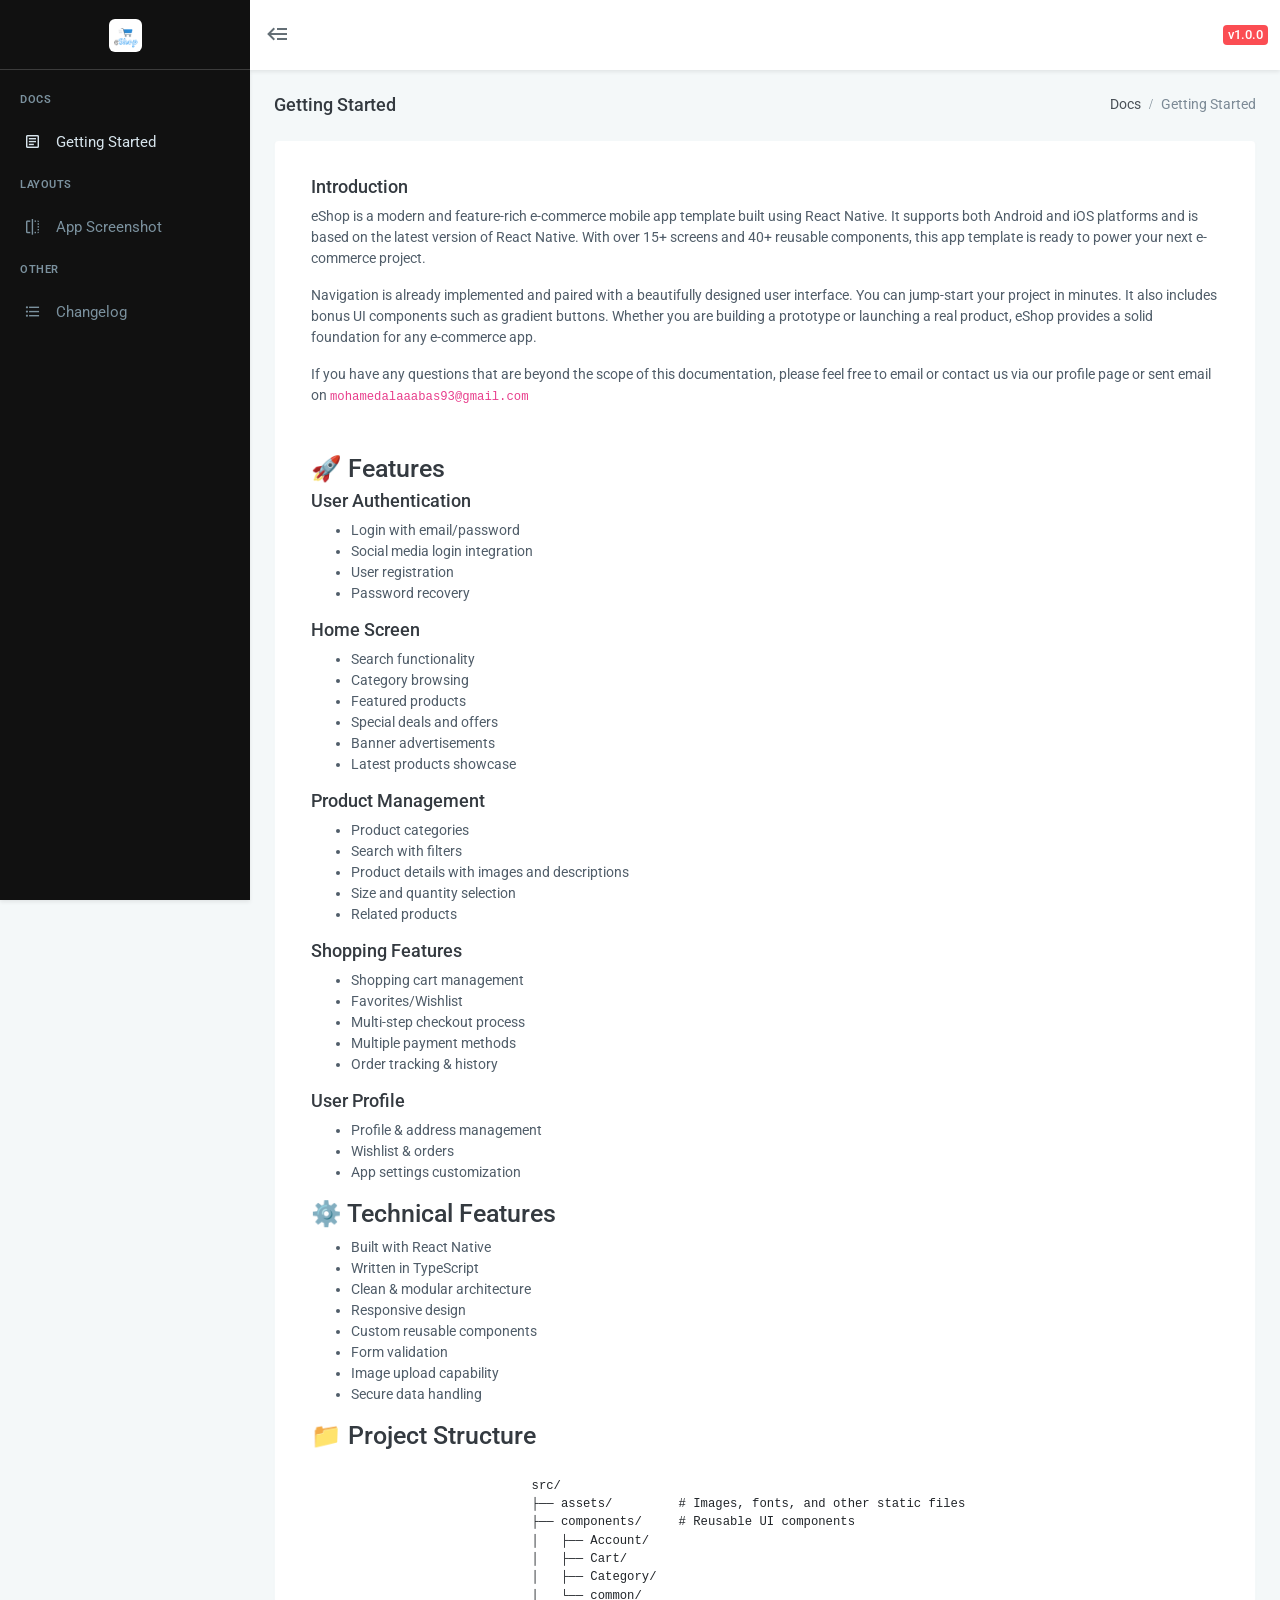
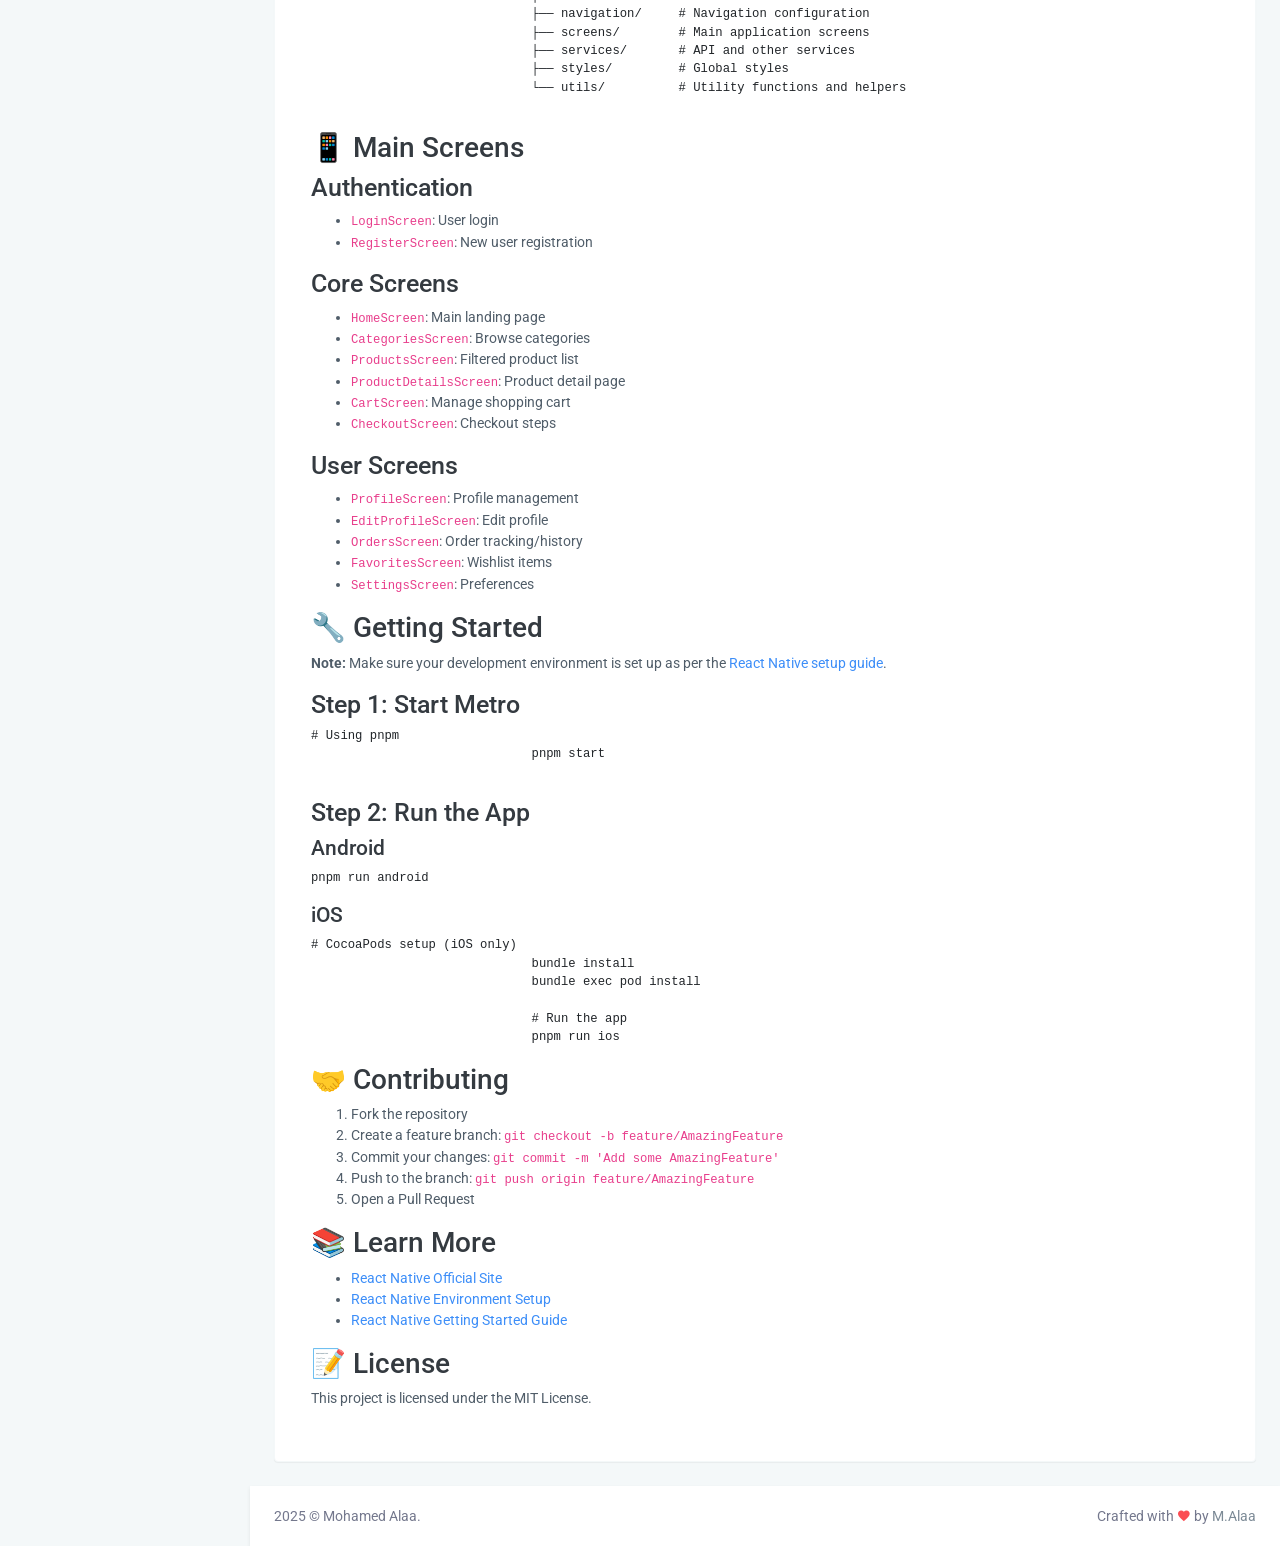
==== index.html @ 3fae17f3 "doc Of eShop" ====
<!doctype html>
<html lang="en">

<head>
    <meta charset="utf-8" />
    <title>eShop – React Native UI Ecommerce Template</title>
    <meta name="viewport" content="width=device-width, initial-scale=1.0">
    <meta
        content="eShop is a modern and feature-rich e-commerce mobile app template built using React Native. It supports both Android and iOS platforms and is based on the latest version of React Native. With over 15+ screens and 40+ reusable components, this app template is ready to power your next e-commerce project. Navigation is already implemented and paired with a beautifully designed user interface. You can jump-start your project in minutes. It also includes bonus UI components such as gradient buttons. Whether you are building a prototype or launching a real product, eShop provides a solid foundation for any e-commerce app."
        name="description" />
    <meta content="ThemesDesign" name="author" />
    <!-- App favicon -->
    <link rel="shortcut icon" href="assets/images/AppLogo.png">

    <!-- Bootstrap Css -->
    <link href="assets/css/bootstrap.min.css" rel="stylesheet" type="text/css" />
    <!-- Icons Css -->
    <link href="assets/css/icons.min.css" rel="stylesheet" type="text/css" />
    <!-- App Css-->
    <link href="assets/css/app.min.css" rel="stylesheet" type="text/css" />
    <style>
        body[data-sidebar=dark] .navbar-brand-box {
            background: #111;
            border-bottom: 2px solid #3d3d3d;
        }

        body[data-sidebar=dark] .vertical-menu {
            background: #111;
        }
    </style>
</head>

<body data-sidebar="dark">

    <!-- Begin page -->
    <div id="layout-wrapper">

        <header id="page-topbar">
            <div class="navbar-header">
                <div class="d-flex">
                    <!-- LOGO -->
                    <div class="navbar-brand-box">

                        <a href="index.html" class="logo logo-light">
                            <span class="logo-sm">
                                <img src="assets/images/AppLogo.png" alt="" height="16"
                                    style="background: #fff; border-radius: 6px; transform: translate(-8px, 0px);">
                            </span>
                            <span class="logo-lg">
                                <img src="assets/images/AppLogo.png" alt="" height="33"
                                    style="background: #fff; border-radius: 6px;">
                            </span>
                        </a>
                    </div>

                    <button type="button" class="btn btn-sm px-3 font-size-24 header-item waves-effect"
                        id="vertical-menu-btn">
                        <i class="mdi mdi-backburger"></i>
                    </button>

                </div>

                <div class="d-flex">

                    <div class="d-inline-block">
                        <h5><span class="badge badge-danger float-right">v1.0.0</span></h5>
                    </div>

                </div>
            </div>
        </header>

        <!-- ========== Left Sidebar Start ========== -->
        <div class="vertical-menu">

            <div data-simplebar class="h-100">

                <!--- Sidemenu -->
                <div id="sidebar-menu">
                    <!-- Left Menu Start -->
                    <ul class="metismenu list-unstyled" id="side-menu">
                        <li class="menu-title">Docs</li>

                        <li>
                            <a href="index.html" class="waves-effect">
                                <i class="mdi mdi-file-document-box-outline"></i>
                                <span>Getting Started</span>
                            </a>
                        </li>                        

                        <li class="menu-title">Layouts</li>

                        <li>
                            <a href="screen.html" class=" waves-effect">
                                <i class="mdi mdi-flip-horizontal"></i>
                                <span>App Screenshot</span>
                            </a>
                        </li>

                        <li class="menu-title">Other</li>

                        <li>
                            <a href="changelog.html" class=" waves-effect">
                                <i class="mdi mdi-format-list-bulleted"></i>
                                <span>Changelog</span>
                            </a>
                        </li>

                    </ul>

                </div>
                <!-- Sidebar -->
            </div>
        </div>
        <!-- Left Sidebar End -->

        <!-- ============================================================== -->
        <!-- Start right Content here -->
        <!-- ============================================================== -->
        <div class="main-content">

            <div class="page-content">
                <div class="container-fluid">

                    <!-- start page title -->
                    <div class="row">
                        <div class="col-12">
                            <div class="page-title-box d-flex align-items-center justify-content-between">
                                <h4 class="mb-0 font-size-18">Getting Started</h4>

                                <div class="page-title-right">
                                    <ol class="breadcrumb m-0">
                                        <li class="breadcrumb-item"><a href="javascript: void(0);">Docs</a></li>
                                        <li class="breadcrumb-item active">Getting Started</li>
                                    </ol>
                                </div>

                            </div>
                        </div>
                    </div>
                    <!-- end page title -->

                    <div class="card">
                        <div class="card-body">
                            <div class="p-lg-3">                                
                                <h5 class="mt-0 mb-2">Introduction</h5>
                                <p>
                                    eShop is a modern and feature-rich e-commerce mobile app template built using React Native. It supports both Android and iOS platforms and is based on the latest version of React Native. With over 15+ screens and 40+ reusable components, this app template is ready to power your next e-commerce project.
                                </p>
                                <p>
                                    Navigation is already implemented and paired with a beautifully designed user interface. You can jump-start your project in minutes. It also includes bonus UI components such as gradient buttons. Whether you are building a prototype or launching a real product, eShop provides a solid foundation for any e-commerce app.
                                </p>                                
                                <p>
                                    If you have any questions that are beyond the scope of this documentation, please
                                    feel free to email or contact us via our profile page or sent email on
                                    <code>mohamedalaaabas93@gmail.com</code>
                                </p>
                            </div>

                            <div class="p-lg-3">                            
                                <h3 class="mt-0 mb-2">🚀 Features</h5>
                                <h5>User Authentication</h5>
                                <ul>
                                  <li>Login with email/password</li>
                                  <li>Social media login integration</li>
                                  <li>User registration</li>
                                  <li>Password recovery</li>
                                </ul>
                              
                                <h5>Home Screen</h5>
                                <ul>
                                  <li>Search functionality</li>
                                  <li>Category browsing</li>
                                  <li>Featured products</li>
                                  <li>Special deals and offers</li>
                                  <li>Banner advertisements</li>
                                  <li>Latest products showcase</li>
                                </ul>
                              
                                <h5>Product Management</h5>
                                <ul>
                                  <li>Product categories</li>
                                  <li>Search with filters</li>
                                  <li>Product details with images and descriptions</li>
                                  <li>Size and quantity selection</li>
                                  <li>Related products</li>
                                </ul>
                              
                                <h5>Shopping Features</h5>
                                <ul>
                                  <li>Shopping cart management</li>
                                  <li>Favorites/Wishlist</li>
                                  <li>Multi-step checkout process</li>
                                  <li>Multiple payment methods</li>
                                  <li>Order tracking & history</li>
                                </ul>
                              
                                <h5>User Profile</h5>
                                <ul>
                                  <li>Profile & address management</li>
                                  <li>Wishlist & orders</li>
                                  <li>App settings customization</li>
                                </ul>
                              
                                <h3>⚙️ Technical Features</h3>
                                <ul>
                                  <li>Built with React Native</li>
                                  <li>Written in TypeScript</li>
                                  <li>Clean & modular architecture</li>
                                  <li>Responsive design</li>
                                  <li>Custom reusable components</li>
                                  <li>Form validation</li>
                                  <li>Image upload capability</li>
                                  <li>Secure data handling</li>
                                </ul>
                              
                                <h3>📁 Project Structure</h3>
                                <pre><code>
                              src/
                              ├── assets/         # Images, fonts, and other static files
                              ├── components/     # Reusable UI components
                              │   ├── Account/
                              │   ├── Cart/
                              │   ├── Category/
                              │   └── common/
                              ├── navigation/     # Navigation configuration
                              ├── screens/        # Main application screens
                              ├── services/       # API and other services
                              ├── styles/         # Global styles
                              └── utils/          # Utility functions and helpers
                                </code></pre>
                              
                                <h2>📱 Main Screens</h2>
                                <h3>Authentication</h3>
                                <ul>
                                  <li><code>LoginScreen</code>: User login</li>
                                  <li><code>RegisterScreen</code>: New user registration</li>
                                </ul>
                                <h3>Core Screens</h3>
                                <ul>
                                  <li><code>HomeScreen</code>: Main landing page</li>
                                  <li><code>CategoriesScreen</code>: Browse categories</li>
                                  <li><code>ProductsScreen</code>: Filtered product list</li>
                                  <li><code>ProductDetailsScreen</code>: Product detail page</li>
                                  <li><code>CartScreen</code>: Manage shopping cart</li>
                                  <li><code>CheckoutScreen</code>: Checkout steps</li>
                                </ul>
                                <h3>User Screens</h3>
                                <ul>
                                  <li><code>ProfileScreen</code>: Profile management</li>
                                  <li><code>EditProfileScreen</code>: Edit profile</li>
                                  <li><code>OrdersScreen</code>: Order tracking/history</li>
                                  <li><code>FavoritesScreen</code>: Wishlist items</li>
                                  <li><code>SettingsScreen</code>: Preferences</li>
                                </ul>
                              
                                <h2>🔧 Getting Started</h2>
                                <blockquote><strong>Note:</strong> Make sure your development environment is set up as per the <a href="https://reactnative.dev/docs/environment-setup" target="_blank">React Native setup guide</a>.</blockquote>
                              
                                <h3>Step 1: Start Metro</h3>
                                <pre><code># Using pnpm
                              pnpm start
                                </code></pre>
                              
                                <h3>Step 2: Run the App</h3>
                                <h4>Android</h4>
                                <pre><code>pnpm run android</code></pre>
                              
                                <h4>iOS</h4>
                                <pre><code># CocoaPods setup (iOS only)
                              bundle install
                              bundle exec pod install
                              
                              # Run the app
                              pnpm run ios</code></pre>
                              
                                <h2>🤝 Contributing</h2>
                                <ol>
                                  <li>Fork the repository</li>
                                  <li>Create a feature branch: <code>git checkout -b feature/AmazingFeature</code></li>
                                  <li>Commit your changes: <code>git commit -m 'Add some AmazingFeature'</code></li>
                                  <li>Push to the branch: <code>git push origin feature/AmazingFeature</code></li>
                                  <li>Open a Pull Request</li>
                                </ol>
                              
                                <h2>📚 Learn More</h2>
                                <ul>
                                  <li><a href="https://reactnative.dev" target="_blank">React Native Official Site</a></li>
                                  <li><a href="https://reactnative.dev/docs/environment-setup" target="_blank">React Native Environment Setup</a></li>
                                  <li><a href="https://reactnative.dev/docs/getting-started" target="_blank">React Native Getting Started Guide</a></li>
                                </ul>
                              
                                <h2>📝 License</h2>
                                <p>This project is licensed under the MIT License.</p>
                            </div> <!-- end padding-->
                        </div>
                        <!--end card body-->
                    </div> <!-- end card-->

                </div> <!-- container-fluid -->
            </div>
            <!-- End Page-content -->

            <footer class="footer">
                <div class="container-fluid">
                    <div class="row">
                        <div class="col-sm-6">
                            2025 © Mohamed Alaa.
                        </div>
                        <div class="col-sm-6">
                            <div class="text-sm-right d-none d-sm-block">
                                Crafted with <i class="mdi mdi-heart text-danger"></i> by <a
                                    href="https://codecanyon.net/user/m_alaa/portfolio" target="_blank"
                                    class="text-muted">M.Alaa</a>
                            </div>
                        </div>
                    </div>
                </div>
            </footer>
        </div>
        <!-- end main content-->

    </div>
    <!-- END layout-wrapper -->

    <!-- JAVASCRIPT -->
    <script src="assets/libs/jquery/jquery.min.js"></script>
    <script src="assets/libs/bootstrap/js/bootstrap.bundle.min.js"></script>
    <script src="assets/libs/metismenu/metisMenu.min.js"></script>
    <script src="assets/libs/simplebar/simplebar.min.js"></script>
    <script src="assets/libs/node-waves/waves.min.js"></script>

    <script src="assets/js/app.js"></script>

</body>

</html>
---- assets/css/icons.min.css ----
@font-face{font-family:"Material Design Icons";src:url(../fonts/materialdesignicons-webfont.eot?v=4.4.95);src:url(../fonts/materialdesignicons-webfont.eot?#iefix&v=4.4.95) format("embedded-opentype"),url(../fonts/materialdesignicons-webfont.woff2?v=4.4.95) format("woff2"),url(../fonts/materialdesignicons-webfont.woff?v=4.4.95) format("woff"),url(../fonts/materialdesignicons-webfont.ttf?v=4.4.95) format("truetype");font-weight:400;font-style:normal}.mdi-set,.mdi:before{display:inline-block;font:normal normal normal 24px/1 "Material Design Icons";font-size:inherit;text-rendering:auto;line-height:inherit;-webkit-font-smoothing:antialiased;-moz-osx-font-smoothing:grayscale}.mdi-ab-testing::before{content:"\F001C"}.mdi-access-point::before{content:"\F002"}.mdi-access-point-network::before{content:"\F003"}.mdi-access-point-network-off::before{content:"\FBBD"}.mdi-account::before{content:"\F004"}.mdi-account-alert::before{content:"\F005"}.mdi-account-alert-outline::before{content:"\FB2C"}.mdi-account-arrow-left::before{content:"\FB2D"}.mdi-account-arrow-left-outline::before{content:"\FB2E"}.mdi-account-arrow-right::before{content:"\FB2F"}.mdi-account-arrow-right-outline::before{content:"\FB30"}.mdi-account-badge::before{content:"\FD83"}.mdi-account-badge-alert::before{content:"\FD84"}.mdi-account-badge-alert-outline::before{content:"\FD85"}.mdi-account-badge-horizontal::before{content:"\FDF0"}.mdi-account-badge-horizontal-outline::before{content:"\FDF1"}.mdi-account-badge-outline::before{content:"\FD86"}.mdi-account-box::before{content:"\F006"}.mdi-account-box-multiple::before{content:"\F933"}.mdi-account-box-multiple-outline::before{content:"\F002C"}.mdi-account-box-outline::before{content:"\F007"}.mdi-account-card-details::before{content:"\F5D2"}.mdi-account-card-details-outline::before{content:"\FD87"}.mdi-account-cash::before{content:"\F00C2"}.mdi-account-cash-outline::before{content:"\F00C3"}.mdi-account-check::before{content:"\F008"}.mdi-account-check-outline::before{content:"\FBBE"}.mdi-account-child::before{content:"\FA88"}.mdi-account-child-circle::before{content:"\FA89"}.mdi-account-child-outline::before{content:"\F00F3"}.mdi-account-circle::before{content:"\F009"}.mdi-account-circle-outline::before{content:"\FB31"}.mdi-account-clock::before{content:"\FB32"}.mdi-account-clock-outline::before{content:"\FB33"}.mdi-account-convert::before{content:"\F00A"}.mdi-account-details::before{content:"\F631"}.mdi-account-edit::before{content:"\F6BB"}.mdi-account-edit-outline::before{content:"\F001D"}.mdi-account-group::before{content:"\F848"}.mdi-account-group-outline::before{content:"\FB34"}.mdi-account-heart::before{content:"\F898"}.mdi-account-heart-outline::before{content:"\FBBF"}.mdi-account-key::before{content:"\F00B"}.mdi-account-key-outline::before{content:"\FBC0"}.mdi-account-lock::before{content:"\F0189"}.mdi-account-lock-outline::before{content:"\F018A"}.mdi-account-minus::before{content:"\F00D"}.mdi-account-minus-outline::before{content:"\FAEB"}.mdi-account-multiple::before{content:"\F00E"}.mdi-account-multiple-check::before{content:"\F8C4"}.mdi-account-multiple-minus::before{content:"\F5D3"}.mdi-account-multiple-minus-outline::before{content:"\FBC1"}.mdi-account-multiple-outline::before{content:"\F00F"}.mdi-account-multiple-plus::before{content:"\F010"}.mdi-account-multiple-plus-outline::before{content:"\F7FF"}.mdi-account-network::before{content:"\F011"}.mdi-account-network-outline::before{content:"\FBC2"}.mdi-account-off::before{content:"\F012"}.mdi-account-off-outline::before{content:"\FBC3"}.mdi-account-outline::before{content:"\F013"}.mdi-account-plus::before{content:"\F014"}.mdi-account-plus-outline::before{content:"\F800"}.mdi-account-question::before{content:"\FB35"}.mdi-account-question-outline::before{content:"\FB36"}.mdi-account-remove::before{content:"\F015"}.mdi-account-remove-outline::before{content:"\FAEC"}.mdi-account-search::before{content:"\F016"}.mdi-account-search-outline::before{content:"\F934"}.mdi-account-settings::before{content:"\F630"}.mdi-account-settings-outline::before{content:"\F00F4"}.mdi-account-star::before{content:"\F017"}.mdi-account-star-outline::before{content:"\FBC4"}.mdi-account-supervisor::before{content:"\FA8A"}.mdi-account-supervisor-circle::before{content:"\FA8B"}.mdi-account-supervisor-outline::before{content:"\F0158"}.mdi-account-switch::before{content:"\F019"}.mdi-account-tie::before{content:"\FCBF"}.mdi-account-tie-outline::before{content:"\F00F5"}.mdi-accusoft::before{content:"\F849"}.mdi-adchoices::before{content:"\FD1E"}.mdi-adjust::before{content:"\F01A"}.mdi-adobe::before{content:"\F935"}.mdi-adobe-acrobat::before{content:"\FFBD"}.mdi-air-conditioner::before{content:"\F01B"}.mdi-air-filter::before{content:"\FD1F"}.mdi-air-horn::before{content:"\FD88"}.mdi-air-humidifier::before{content:"\F00C4"}.mdi-air-purifier::before{content:"\FD20"}.mdi-airbag::before{content:"\FBC5"}.mdi-airballoon::before{content:"\F01C"}.mdi-airballoon-outline::before{content:"\F002D"}.mdi-airplane::before{content:"\F01D"}.mdi-airplane-landing::before{content:"\F5D4"}.mdi-airplane-off::before{content:"\F01E"}.mdi-airplane-takeoff::before{content:"\F5D5"}.mdi-airplay::before{content:"\F01F"}.mdi-airport::before{content:"\F84A"}.mdi-alarm::before{content:"\F020"}.mdi-alarm-bell::before{content:"\F78D"}.mdi-alarm-check::before{content:"\F021"}.mdi-alarm-light::before{content:"\F78E"}.mdi-alarm-light-outline::before{content:"\FBC6"}.mdi-alarm-multiple::before{content:"\F022"}.mdi-alarm-note::before{content:"\FE8E"}.mdi-alarm-note-off::before{content:"\FE8F"}.mdi-alarm-off::before{content:"\F023"}.mdi-alarm-plus::before{content:"\F024"}.mdi-alarm-snooze::before{content:"\F68D"}.mdi-album::before{content:"\F025"}.mdi-alert::before{content:"\F026"}.mdi-alert-box::before{content:"\F027"}.mdi-alert-box-outline::before{content:"\FCC0"}.mdi-alert-circle::before{content:"\F028"}.mdi-alert-circle-outline::before{content:"\F5D6"}.mdi-alert-decagram::before{content:"\F6BC"}.mdi-alert-decagram-outline::before{content:"\FCC1"}.mdi-alert-octagon::before{content:"\F029"}.mdi-alert-octagon-outline::before{content:"\FCC2"}.mdi-alert-octagram::before{content:"\F766"}.mdi-alert-octagram-outline::before{content:"\FCC3"}.mdi-alert-outline::before{content:"\F02A"}.mdi-alien::before{content:"\F899"}.mdi-alien-outline::before{content:"\F00F6"}.mdi-all-inclusive::before{content:"\F6BD"}.mdi-alpha::before{content:"\F02B"}.mdi-alpha-a::before{content:"\41"}.mdi-alpha-a-box::before{content:"\FAED"}.mdi-alpha-a-box-outline::before{content:"\FBC7"}.mdi-alpha-a-circle::before{content:"\FBC8"}.mdi-alpha-a-circle-outline::before{content:"\FBC9"}.mdi-alpha-b::before{content:"\42"}.mdi-alpha-b-box::before{content:"\FAEE"}.mdi-alpha-b-box-outline::before{content:"\FBCA"}.mdi-alpha-b-circle::before{content:"\FBCB"}.mdi-alpha-b-circle-outline::before{content:"\FBCC"}.mdi-alpha-c::before{content:"\43"}.mdi-alpha-c-box::before{content:"\FAEF"}.mdi-alpha-c-box-outline::before{content:"\FBCD"}.mdi-alpha-c-circle::before{content:"\FBCE"}.mdi-alpha-c-circle-outline::before{content:"\FBCF"}.mdi-alpha-d::before{content:"\44"}.mdi-alpha-d-box::before{content:"\FAF0"}.mdi-alpha-d-box-outline::before{content:"\FBD0"}.mdi-alpha-d-circle::before{content:"\FBD1"}.mdi-alpha-d-circle-outline::before{content:"\FBD2"}.mdi-alpha-e::before{content:"\45"}.mdi-alpha-e-box::before{content:"\FAF1"}.mdi-alpha-e-box-outline::before{content:"\FBD3"}.mdi-alpha-e-circle::before{content:"\FBD4"}.mdi-alpha-e-circle-outline::before{content:"\FBD5"}.mdi-alpha-f::before{content:"\46"}.mdi-alpha-f-box::before{content:"\FAF2"}.mdi-alpha-f-box-outline::before{content:"\FBD6"}.mdi-alpha-f-circle::before{content:"\FBD7"}.mdi-alpha-f-circle-outline::before{content:"\FBD8"}.mdi-alpha-g::before{content:"\47"}.mdi-alpha-g-box::before{content:"\FAF3"}.mdi-alpha-g-box-outline::before{content:"\FBD9"}.mdi-alpha-g-circle::before{content:"\FBDA"}.mdi-alpha-g-circle-outline::before{content:"\FBDB"}.mdi-alpha-h::before{content:"\48"}.mdi-alpha-h-box::before{content:"\FAF4"}.mdi-alpha-h-box-outline::before{content:"\FBDC"}.mdi-alpha-h-circle::before{content:"\FBDD"}.mdi-alpha-h-circle-outline::before{content:"\FBDE"}.mdi-alpha-i::before{content:"\49"}.mdi-alpha-i-box::before{content:"\FAF5"}.mdi-alpha-i-box-outline::before{content:"\FBDF"}.mdi-alpha-i-circle::before{content:"\FBE0"}.mdi-alpha-i-circle-outline::before{content:"\FBE1"}.mdi-alpha-j::before{content:"\4A"}.mdi-alpha-j-box::before{content:"\FAF6"}.mdi-alpha-j-box-outline::before{content:"\FBE2"}.mdi-alpha-j-circle::before{content:"\FBE3"}.mdi-alpha-j-circle-outline::before{content:"\FBE4"}.mdi-alpha-k::before{content:"\4B"}.mdi-alpha-k-box::before{content:"\FAF7"}.mdi-alpha-k-box-outline::before{content:"\FBE5"}.mdi-alpha-k-circle::before{content:"\FBE6"}.mdi-alpha-k-circle-outline::before{content:"\FBE7"}.mdi-alpha-l::before{content:"\4C"}.mdi-alpha-l-box::before{content:"\FAF8"}.mdi-alpha-l-box-outline::before{content:"\FBE8"}.mdi-alpha-l-circle::before{content:"\FBE9"}.mdi-alpha-l-circle-outline::before{content:"\FBEA"}.mdi-alpha-m::before{content:"\4D"}.mdi-alpha-m-box::before{content:"\FAF9"}.mdi-alpha-m-box-outline::before{content:"\FBEB"}.mdi-alpha-m-circle::before{content:"\FBEC"}.mdi-alpha-m-circle-outline::before{content:"\FBED"}.mdi-alpha-n::before{content:"\4E"}.mdi-alpha-n-box::before{content:"\FAFA"}.mdi-alpha-n-box-outline::before{content:"\FBEE"}.mdi-alpha-n-circle::before{content:"\FBEF"}.mdi-alpha-n-circle-outline::before{content:"\FBF0"}.mdi-alpha-o::before{content:"\4F"}.mdi-alpha-o-box::before{content:"\FAFB"}.mdi-alpha-o-box-outline::before{content:"\FBF1"}.mdi-alpha-o-circle::before{content:"\FBF2"}.mdi-alpha-o-circle-outline::before{content:"\FBF3"}.mdi-alpha-p::before{content:"\50"}.mdi-alpha-p-box::before{content:"\FAFC"}.mdi-alpha-p-box-outline::before{content:"\FBF4"}.mdi-alpha-p-circle::before{content:"\FBF5"}.mdi-alpha-p-circle-outline::before{content:"\FBF6"}.mdi-alpha-q::before{content:"\51"}.mdi-alpha-q-box::before{content:"\FAFD"}.mdi-alpha-q-box-outline::before{content:"\FBF7"}.mdi-alpha-q-circle::before{content:"\FBF8"}.mdi-alpha-q-circle-outline::before{content:"\FBF9"}.mdi-alpha-r::before{content:"\52"}.mdi-alpha-r-box::before{content:"\FAFE"}.mdi-alpha-r-box-outline::before{content:"\FBFA"}.mdi-alpha-r-circle::before{content:"\FBFB"}.mdi-alpha-r-circle-outline::before{content:"\FBFC"}.mdi-alpha-s::before{content:"\53"}.mdi-alpha-s-box::before{content:"\FAFF"}.mdi-alpha-s-box-outline::before{content:"\FBFD"}.mdi-alpha-s-circle::before{content:"\FBFE"}.mdi-alpha-s-circle-outline::before{content:"\FBFF"}.mdi-alpha-t::before{content:"\54"}.mdi-alpha-t-box::before{content:"\FB00"}.mdi-alpha-t-box-outline::before{content:"\FC00"}.mdi-alpha-t-circle::before{content:"\FC01"}.mdi-alpha-t-circle-outline::before{content:"\FC02"}.mdi-alpha-u::before{content:"\55"}.mdi-alpha-u-box::before{content:"\FB01"}.mdi-alpha-u-box-outline::before{content:"\FC03"}.mdi-alpha-u-circle::before{content:"\FC04"}.mdi-alpha-u-circle-outline::before{content:"\FC05"}.mdi-alpha-v::before{content:"\56"}.mdi-alpha-v-box::before{content:"\FB02"}.mdi-alpha-v-box-outline::before{content:"\FC06"}.mdi-alpha-v-circle::before{content:"\FC07"}.mdi-alpha-v-circle-outline::before{content:"\FC08"}.mdi-alpha-w::before{content:"\57"}.mdi-alpha-w-box::before{content:"\FB03"}.mdi-alpha-w-box-outline::before{content:"\FC09"}.mdi-alpha-w-circle::before{content:"\FC0A"}.mdi-alpha-w-circle-outline::before{content:"\FC0B"}.mdi-alpha-x::before{content:"\58"}.mdi-alpha-x-box::before{content:"\FB04"}.mdi-alpha-x-box-outline::before{content:"\FC0C"}.mdi-alpha-x-circle::before{content:"\FC0D"}.mdi-alpha-x-circle-outline::before{content:"\FC0E"}.mdi-alpha-y::before{content:"\59"}.mdi-alpha-y-box::before{content:"\FB05"}.mdi-alpha-y-box-outline::before{content:"\FC0F"}.mdi-alpha-y-circle::before{content:"\FC10"}.mdi-alpha-y-circle-outline::before{content:"\FC11"}.mdi-alpha-z::before{content:"\5A"}.mdi-alpha-z-box::before{content:"\FB06"}.mdi-alpha-z-box-outline::before{content:"\FC12"}.mdi-alpha-z-circle::before{content:"\FC13"}.mdi-alpha-z-circle-outline::before{content:"\FC14"}.mdi-alphabetical::before{content:"\F02C"}.mdi-alphabetical-off::before{content:"\F002E"}.mdi-alphabetical-variant::before{content:"\F002F"}.mdi-alphabetical-variant-off::before{content:"\F0030"}.mdi-altimeter::before{content:"\F5D7"}.mdi-amazon::before{content:"\F02D"}.mdi-amazon-alexa::before{content:"\F8C5"}.mdi-amazon-drive::before{content:"\F02E"}.mdi-ambulance::before{content:"\F02F"}.mdi-ammunition::before{content:"\FCC4"}.mdi-ampersand::before{content:"\FA8C"}.mdi-amplifier::before{content:"\F030"}.mdi-anchor::before{content:"\F031"}.mdi-android::before{content:"\F032"}.mdi-android-auto::before{content:"\FA8D"}.mdi-android-debug-bridge::before{content:"\F033"}.mdi-android-head::before{content:"\F78F"}.mdi-android-messages::before{content:"\FD21"}.mdi-android-studio::before{content:"\F034"}.mdi-angle-acute::before{content:"\F936"}.mdi-angle-obtuse::before{content:"\F937"}.mdi-angle-right::before{content:"\F938"}.mdi-angular::before{content:"\F6B1"}.mdi-angularjs::before{content:"\F6BE"}.mdi-animation::before{content:"\F5D8"}.mdi-animation-outline::before{content:"\FA8E"}.mdi-animation-play::before{content:"\F939"}.mdi-animation-play-outline::before{content:"\FA8F"}.mdi-ansible::before{content:"\F00C5"}.mdi-antenna::before{content:"\F0144"}.mdi-anvil::before{content:"\F89A"}.mdi-apache-kafka::before{content:"\F0031"}.mdi-api::before{content:"\F00C6"}.mdi-apple::before{content:"\F035"}.mdi-apple-finder::before{content:"\F036"}.mdi-apple-icloud::before{content:"\F038"}.mdi-apple-ios::before{content:"\F037"}.mdi-apple-keyboard-caps::before{content:"\F632"}.mdi-apple-keyboard-command::before{content:"\F633"}.mdi-apple-keyboard-control::before{content:"\F634"}.mdi-apple-keyboard-option::before{content:"\F635"}.mdi-apple-keyboard-shift::before{content:"\F636"}.mdi-apple-safari::before{content:"\F039"}.mdi-application::before{content:"\F614"}.mdi-application-export::before{content:"\FD89"}.mdi-application-import::before{content:"\FD8A"}.mdi-approximately-equal::before{content:"\FFBE"}.mdi-approximately-equal-box::before{content:"\FFBF"}.mdi-apps::before{content:"\F03B"}.mdi-apps-box::before{content:"\FD22"}.mdi-arch::before{content:"\F8C6"}.mdi-archive::before{content:"\F03C"}.mdi-arm-flex::before{content:"\F008F"}.mdi-arm-flex-outline::before{content:"\F0090"}.mdi-arrange-bring-forward::before{content:"\F03D"}.mdi-arrange-bring-to-front::before{content:"\F03E"}.mdi-arrange-send-backward::before{content:"\F03F"}.mdi-arrange-send-to-back::before{content:"\F040"}.mdi-arrow-all::before{content:"\F041"}.mdi-arrow-bottom-left::before{content:"\F042"}.mdi-arrow-bottom-left-bold-outline::before{content:"\F9B6"}.mdi-arrow-bottom-left-thick::before{content:"\F9B7"}.mdi-arrow-bottom-right::before{content:"\F043"}.mdi-arrow-bottom-right-bold-outline::before{content:"\F9B8"}.mdi-arrow-bottom-right-thick::before{content:"\F9B9"}.mdi-arrow-collapse::before{content:"\F615"}.mdi-arrow-collapse-all::before{content:"\F044"}.mdi-arrow-collapse-down::before{content:"\F791"}.mdi-arrow-collapse-horizontal::before{content:"\F84B"}.mdi-arrow-collapse-left::before{content:"\F792"}.mdi-arrow-collapse-right::before{content:"\F793"}.mdi-arrow-collapse-up::before{content:"\F794"}.mdi-arrow-collapse-vertical::before{content:"\F84C"}.mdi-arrow-decision::before{content:"\F9BA"}.mdi-arrow-decision-auto::before{content:"\F9BB"}.mdi-arrow-decision-auto-outline::before{content:"\F9BC"}.mdi-arrow-decision-outline::before{content:"\F9BD"}.mdi-arrow-down::before{content:"\F045"}.mdi-arrow-down-bold::before{content:"\F72D"}.mdi-arrow-down-bold-box::before{content:"\F72E"}.mdi-arrow-down-bold-box-outline::before{content:"\F72F"}.mdi-arrow-down-bold-circle::before{content:"\F047"}.mdi-arrow-down-bold-circle-outline::before{content:"\F048"}.mdi-arrow-down-bold-hexagon-outline::before{content:"\F049"}.mdi-arrow-down-bold-outline::before{content:"\F9BE"}.mdi-arrow-down-box::before{content:"\F6BF"}.mdi-arrow-down-circle::before{content:"\FCB7"}.mdi-arrow-down-circle-outline::before{content:"\FCB8"}.mdi-arrow-down-drop-circle::before{content:"\F04A"}.mdi-arrow-down-drop-circle-outline::before{content:"\F04B"}.mdi-arrow-down-thick::before{content:"\F046"}.mdi-arrow-expand::before{content:"\F616"}.mdi-arrow-expand-all::before{content:"\F04C"}.mdi-arrow-expand-down::before{content:"\F795"}.mdi-arrow-expand-horizontal::before{content:"\F84D"}.mdi-arrow-expand-left::before{content:"\F796"}.mdi-arrow-expand-right::before{content:"\F797"}.mdi-arrow-expand-up::before{content:"\F798"}.mdi-arrow-expand-vertical::before{content:"\F84E"}.mdi-arrow-horizontal-lock::before{content:"\F0186"}.mdi-arrow-left::before{content:"\F04D"}.mdi-arrow-left-bold::before{content:"\F730"}.mdi-arrow-left-bold-box::before{content:"\F731"}.mdi-arrow-left-bold-box-outline::before{content:"\F732"}.mdi-arrow-left-bold-circle::before{content:"\F04F"}.mdi-arrow-left-bold-circle-outline::before{content:"\F050"}.mdi-arrow-left-bold-hexagon-outline::before{content:"\F051"}.mdi-arrow-left-bold-outline::before{content:"\F9BF"}.mdi-arrow-left-box::before{content:"\F6C0"}.mdi-arrow-left-circle::before{content:"\FCB9"}.mdi-arrow-left-circle-outline::before{content:"\FCBA"}.mdi-arrow-left-drop-circle::before{content:"\F052"}.mdi-arrow-left-drop-circle-outline::before{content:"\F053"}.mdi-arrow-left-right::before{content:"\FE90"}.mdi-arrow-left-right-bold::before{content:"\FE91"}.mdi-arrow-left-right-bold-outline::before{content:"\F9C0"}.mdi-arrow-left-thick::before{content:"\F04E"}.mdi-arrow-right::before{content:"\F054"}.mdi-arrow-right-bold::before{content:"\F733"}.mdi-arrow-right-bold-box::before{content:"\F734"}.mdi-arrow-right-bold-box-outline::before{content:"\F735"}.mdi-arrow-right-bold-circle::before{content:"\F056"}.mdi-arrow-right-bold-circle-outline::before{content:"\F057"}.mdi-arrow-right-bold-hexagon-outline::before{content:"\F058"}.mdi-arrow-right-bold-outline::before{content:"\F9C1"}.mdi-arrow-right-box::before{content:"\F6C1"}.mdi-arrow-right-circle::before{content:"\FCBB"}.mdi-arrow-right-circle-outline::before{content:"\FCBC"}.mdi-arrow-right-drop-circle::before{content:"\F059"}.mdi-arrow-right-drop-circle-outline::before{content:"\F05A"}.mdi-arrow-right-thick::before{content:"\F055"}.mdi-arrow-split-horizontal::before{content:"\F93A"}.mdi-arrow-split-vertical::before{content:"\F93B"}.mdi-arrow-top-left::before{content:"\F05B"}.mdi-arrow-top-left-bold-outline::before{content:"\F9C2"}.mdi-arrow-top-left-bottom-right::before{content:"\FE92"}.mdi-arrow-top-left-bottom-right-bold::before{content:"\FE93"}.mdi-arrow-top-left-thick::before{content:"\F9C3"}.mdi-arrow-top-right::before{content:"\F05C"}.mdi-arrow-top-right-bold-outline::before{content:"\F9C4"}.mdi-arrow-top-right-bottom-left::before{content:"\FE94"}.mdi-arrow-top-right-bottom-left-bold::before{content:"\FE95"}.mdi-arrow-top-right-thick::before{content:"\F9C5"}.mdi-arrow-up::before{content:"\F05D"}.mdi-arrow-up-bold::before{content:"\F736"}.mdi-arrow-up-bold-box::before{content:"\F737"}.mdi-arrow-up-bold-box-outline::before{content:"\F738"}.mdi-arrow-up-bold-circle::before{content:"\F05F"}.mdi-arrow-up-bold-circle-outline::before{content:"\F060"}.mdi-arrow-up-bold-hexagon-outline::before{content:"\F061"}.mdi-arrow-up-bold-outline::before{content:"\F9C6"}.mdi-arrow-up-box::before{content:"\F6C2"}.mdi-arrow-up-circle::before{content:"\FCBD"}.mdi-arrow-up-circle-outline::before{content:"\FCBE"}.mdi-arrow-up-down::before{content:"\FE96"}.mdi-arrow-up-down-bold::before{content:"\FE97"}.mdi-arrow-up-down-bold-outline::before{content:"\F9C7"}.mdi-arrow-up-drop-circle::before{content:"\F062"}.mdi-arrow-up-drop-circle-outline::before{content:"\F063"}.mdi-arrow-up-thick::before{content:"\F05E"}.mdi-arrow-vertical-lock::before{content:"\F0187"}.mdi-artist::before{content:"\F802"}.mdi-artist-outline::before{content:"\FCC5"}.mdi-artstation::before{content:"\FB37"}.mdi-aspect-ratio::before{content:"\FA23"}.mdi-assistant::before{content:"\F064"}.mdi-asterisk::before{content:"\F6C3"}.mdi-at::before{content:"\F065"}.mdi-atlassian::before{content:"\F803"}.mdi-atm::before{content:"\FD23"}.mdi-atom::before{content:"\F767"}.mdi-atom-variant::before{content:"\FE98"}.mdi-attachment::before{content:"\F066"}.mdi-audio-video::before{content:"\F93C"}.mdi-audiobook::before{content:"\F067"}.mdi-augmented-reality::before{content:"\F84F"}.mdi-auto-fix::before{content:"\F068"}.mdi-auto-upload::before{content:"\F069"}.mdi-autorenew::before{content:"\F06A"}.mdi-av-timer::before{content:"\F06B"}.mdi-aws::before{content:"\FDF2"}.mdi-axe::before{content:"\F8C7"}.mdi-axis::before{content:"\FD24"}.mdi-axis-arrow::before{content:"\FD25"}.mdi-axis-arrow-lock::before{content:"\FD26"}.mdi-axis-lock::before{content:"\FD27"}.mdi-axis-x-arrow::before{content:"\FD28"}.mdi-axis-x-arrow-lock::before{content:"\FD29"}.mdi-axis-x-rotate-clockwise::before{content:"\FD2A"}.mdi-axis-x-rotate-counterclockwise::before{content:"\FD2B"}.mdi-axis-x-y-arrow-lock::before{content:"\FD2C"}.mdi-axis-y-arrow::before{content:"\FD2D"}.mdi-axis-y-arrow-lock::before{content:"\FD2E"}.mdi-axis-y-rotate-clockwise::before{content:"\FD2F"}.mdi-axis-y-rotate-counterclockwise::before{content:"\FD30"}.mdi-axis-z-arrow::before{content:"\FD31"}.mdi-axis-z-arrow-lock::before{content:"\FD32"}.mdi-axis-z-rotate-clockwise::before{content:"\FD33"}.mdi-axis-z-rotate-counterclockwise::before{content:"\FD34"}.mdi-azure::before{content:"\F804"}.mdi-azure-devops::before{content:"\F0091"}.mdi-babel::before{content:"\FA24"}.mdi-baby::before{content:"\F06C"}.mdi-baby-bottle::before{content:"\FF56"}.mdi-baby-bottle-outline::before{content:"\FF57"}.mdi-baby-carriage::before{content:"\F68E"}.mdi-baby-carriage-off::before{content:"\FFC0"}.mdi-baby-face::before{content:"\FE99"}.mdi-baby-face-outline::before{content:"\FE9A"}.mdi-backburger::before{content:"\F06D"}.mdi-backspace::before{content:"\F06E"}.mdi-backspace-outline::before{content:"\FB38"}.mdi-backspace-reverse::before{content:"\FE9B"}.mdi-backspace-reverse-outline::before{content:"\FE9C"}.mdi-backup-restore::before{content:"\F06F"}.mdi-bacteria::before{content:"\FEF2"}.mdi-bacteria-outline::before{content:"\FEF3"}.mdi-badminton::before{content:"\F850"}.mdi-bag-carry-on::before{content:"\FF58"}.mdi-bag-carry-on-check::before{content:"\FD41"}.mdi-bag-carry-on-off::before{content:"\FF59"}.mdi-bag-checked::before{content:"\FF5A"}.mdi-bag-personal::before{content:"\FDF3"}.mdi-bag-personal-off::before{content:"\FDF4"}.mdi-bag-personal-off-outline::before{content:"\FDF5"}.mdi-bag-personal-outline::before{content:"\FDF6"}.mdi-baguette::before{content:"\FF5B"}.mdi-balloon::before{content:"\FA25"}.mdi-ballot::before{content:"\F9C8"}.mdi-ballot-outline::before{content:"\F9C9"}.mdi-ballot-recount::before{content:"\FC15"}.mdi-ballot-recount-outline::before{content:"\FC16"}.mdi-bandage::before{content:"\FD8B"}.mdi-bandcamp::before{content:"\F674"}.mdi-bank::before{content:"\F070"}.mdi-bank-minus::before{content:"\FD8C"}.mdi-bank-outline::before{content:"\FE9D"}.mdi-bank-plus::before{content:"\FD8D"}.mdi-bank-remove::before{content:"\FD8E"}.mdi-bank-transfer::before{content:"\FA26"}.mdi-bank-transfer-in::before{content:"\FA27"}.mdi-bank-transfer-out::before{content:"\FA28"}.mdi-barcode::before{content:"\F071"}.mdi-barcode-scan::before{content:"\F072"}.mdi-barley::before{content:"\F073"}.mdi-barley-off::before{content:"\FB39"}.mdi-barn::before{content:"\FB3A"}.mdi-barrel::before{content:"\F074"}.mdi-baseball::before{content:"\F851"}.mdi-baseball-bat::before{content:"\F852"}.mdi-basecamp::before{content:"\F075"}.mdi-bash::before{content:"\F01AE"}.mdi-basket::before{content:"\F076"}.mdi-basket-fill::before{content:"\F077"}.mdi-basket-outline::before{content:"\F01AC"}.mdi-basket-unfill::before{content:"\F078"}.mdi-basketball::before{content:"\F805"}.mdi-basketball-hoop::before{content:"\FC17"}.mdi-basketball-hoop-outline::before{content:"\FC18"}.mdi-bat::before{content:"\FB3B"}.mdi-battery::before{content:"\F079"}.mdi-battery-10::before{content:"\F07A"}.mdi-battery-10-bluetooth::before{content:"\F93D"}.mdi-battery-20::before{content:"\F07B"}.mdi-battery-20-bluetooth::before{content:"\F93E"}.mdi-battery-30::before{content:"\F07C"}.mdi-battery-30-bluetooth::before{content:"\F93F"}.mdi-battery-40::before{content:"\F07D"}.mdi-battery-40-bluetooth::before{content:"\F940"}.mdi-battery-50::before{content:"\F07E"}.mdi-battery-50-bluetooth::before{content:"\F941"}.mdi-battery-60::before{content:"\F07F"}.mdi-battery-60-bluetooth::before{content:"\F942"}.mdi-battery-70::before{content:"\F080"}.mdi-battery-70-bluetooth::before{content:"\F943"}.mdi-battery-80::before{content:"\F081"}.mdi-battery-80-bluetooth::before{content:"\F944"}.mdi-battery-90::before{content:"\F082"}.mdi-battery-90-bluetooth::before{content:"\F945"}.mdi-battery-alert::before{content:"\F083"}.mdi-battery-alert-bluetooth::before{content:"\F946"}.mdi-battery-alert-variant::before{content:"\F00F7"}.mdi-battery-alert-variant-outline::before{content:"\F00F8"}.mdi-battery-bluetooth::before{content:"\F947"}.mdi-battery-bluetooth-variant::before{content:"\F948"}.mdi-battery-charging::before{content:"\F084"}.mdi-battery-charging-10::before{content:"\F89B"}.mdi-battery-charging-100::before{content:"\F085"}.mdi-battery-charging-20::before{content:"\F086"}.mdi-battery-charging-30::before{content:"\F087"}.mdi-battery-charging-40::before{content:"\F088"}.mdi-battery-charging-50::before{content:"\F89C"}.mdi-battery-charging-60::before{content:"\F089"}.mdi-battery-charging-70::before{content:"\F89D"}.mdi-battery-charging-80::before{content:"\F08A"}.mdi-battery-charging-90::before{content:"\F08B"}.mdi-battery-charging-outline::before{content:"\F89E"}.mdi-battery-charging-wireless::before{content:"\F806"}.mdi-battery-charging-wireless-10::before{content:"\F807"}.mdi-battery-charging-wireless-20::before{content:"\F808"}.mdi-battery-charging-wireless-30::before{content:"\F809"}.mdi-battery-charging-wireless-40::before{content:"\F80A"}.mdi-battery-charging-wireless-50::before{content:"\F80B"}.mdi-battery-charging-wireless-60::before{content:"\F80C"}.mdi-battery-charging-wireless-70::before{content:"\F80D"}.mdi-battery-charging-wireless-80::before{content:"\F80E"}.mdi-battery-charging-wireless-90::before{content:"\F80F"}.mdi-battery-charging-wireless-alert::before{content:"\F810"}.mdi-battery-charging-wireless-outline::before{content:"\F811"}.mdi-battery-minus::before{content:"\F08C"}.mdi-battery-negative::before{content:"\F08D"}.mdi-battery-outline::before{content:"\F08E"}.mdi-battery-plus::before{content:"\F08F"}.mdi-battery-positive::before{content:"\F090"}.mdi-battery-unknown::before{content:"\F091"}.mdi-battery-unknown-bluetooth::before{content:"\F949"}.mdi-battlenet::before{content:"\FB3C"}.mdi-beach::before{content:"\F092"}.mdi-beaker::before{content:"\FCC6"}.mdi-beaker-outline::before{content:"\F68F"}.mdi-beats::before{content:"\F097"}.mdi-bed-double::before{content:"\F0092"}.mdi-bed-double-outline::before{content:"\F0093"}.mdi-bed-empty::before{content:"\F89F"}.mdi-bed-king::before{content:"\F0094"}.mdi-bed-king-outline::before{content:"\F0095"}.mdi-bed-queen::before{content:"\F0096"}.mdi-bed-queen-outline::before{content:"\F0097"}.mdi-bed-single::before{content:"\F0098"}.mdi-bed-single-outline::before{content:"\F0099"}.mdi-bee::before{content:"\FFC1"}.mdi-bee-flower::before{content:"\FFC2"}.mdi-beehive-outline::before{content:"\F00F9"}.mdi-beer::before{content:"\F098"}.mdi-behance::before{content:"\F099"}.mdi-bell::before{content:"\F09A"}.mdi-bell-alert::before{content:"\FD35"}.mdi-bell-alert-outline::before{content:"\FE9E"}.mdi-bell-circle::before{content:"\FD36"}.mdi-bell-circle-outline::before{content:"\FD37"}.mdi-bell-off::before{content:"\F09B"}.mdi-bell-off-outline::before{content:"\FA90"}.mdi-bell-outline::before{content:"\F09C"}.mdi-bell-plus::before{content:"\F09D"}.mdi-bell-plus-outline::before{content:"\FA91"}.mdi-bell-ring::before{content:"\F09E"}.mdi-bell-ring-outline::before{content:"\F09F"}.mdi-bell-sleep::before{content:"\F0A0"}.mdi-bell-sleep-outline::before{content:"\FA92"}.mdi-beta::before{content:"\F0A1"}.mdi-betamax::before{content:"\F9CA"}.mdi-biathlon::before{content:"\FDF7"}.mdi-bible::before{content:"\F0A2"}.mdi-bicycle::before{content:"\F00C7"}.mdi-bike::before{content:"\F0A3"}.mdi-bike-fast::before{content:"\F014A"}.mdi-billboard::before{content:"\F0032"}.mdi-billiards::before{content:"\FB3D"}.mdi-billiards-rack::before{content:"\FB3E"}.mdi-bing::before{content:"\F0A4"}.mdi-binoculars::before{content:"\F0A5"}.mdi-bio::before{content:"\F0A6"}.mdi-biohazard::before{content:"\F0A7"}.mdi-bitbucket::before{content:"\F0A8"}.mdi-bitcoin::before{content:"\F812"}.mdi-black-mesa::before{content:"\F0A9"}.mdi-blackberry::before{content:"\F0AA"}.mdi-blender::before{content:"\FCC7"}.mdi-blender-software::before{content:"\F0AB"}.mdi-blinds::before{content:"\F0AC"}.mdi-blinds-open::before{content:"\F0033"}.mdi-block-helper::before{content:"\F0AD"}.mdi-blogger::before{content:"\F0AE"}.mdi-blood-bag::before{content:"\FCC8"}.mdi-bluetooth::before{content:"\F0AF"}.mdi-bluetooth-audio::before{content:"\F0B0"}.mdi-bluetooth-connect::before{content:"\F0B1"}.mdi-bluetooth-off::before{content:"\F0B2"}.mdi-bluetooth-settings::before{content:"\F0B3"}.mdi-bluetooth-transfer::before{content:"\F0B4"}.mdi-blur::before{content:"\F0B5"}.mdi-blur-linear::before{content:"\F0B6"}.mdi-blur-off::before{content:"\F0B7"}.mdi-blur-radial::before{content:"\F0B8"}.mdi-bolnisi-cross::before{content:"\FCC9"}.mdi-bolt::before{content:"\FD8F"}.mdi-bomb::before{content:"\F690"}.mdi-bomb-off::before{content:"\F6C4"}.mdi-bone::before{content:"\F0B9"}.mdi-book::before{content:"\F0BA"}.mdi-book-information-variant::before{content:"\F009A"}.mdi-book-lock::before{content:"\F799"}.mdi-book-lock-open::before{content:"\F79A"}.mdi-book-minus::before{content:"\F5D9"}.mdi-book-minus-multiple::before{content:"\FA93"}.mdi-book-multiple::before{content:"\F0BB"}.mdi-book-open::before{content:"\F0BD"}.mdi-book-open-outline::before{content:"\FB3F"}.mdi-book-open-page-variant::before{content:"\F5DA"}.mdi-book-open-variant::before{content:"\F0BE"}.mdi-book-outline::before{content:"\FB40"}.mdi-book-play::before{content:"\FE9F"}.mdi-book-play-outline::before{content:"\FEA0"}.mdi-book-plus::before{content:"\F5DB"}.mdi-book-plus-multiple::before{content:"\FA94"}.mdi-book-remove::before{content:"\FA96"}.mdi-book-remove-multiple::before{content:"\FA95"}.mdi-book-search::before{content:"\FEA1"}.mdi-book-search-outline::before{content:"\FEA2"}.mdi-book-variant::before{content:"\F0BF"}.mdi-book-variant-multiple::before{content:"\F0BC"}.mdi-bookmark::before{content:"\F0C0"}.mdi-bookmark-check::before{content:"\F0C1"}.mdi-bookmark-minus::before{content:"\F9CB"}.mdi-bookmark-minus-outline::before{content:"\F9CC"}.mdi-bookmark-multiple::before{content:"\FDF8"}.mdi-bookmark-multiple-outline::before{content:"\FDF9"}.mdi-bookmark-music::before{content:"\F0C2"}.mdi-bookmark-off::before{content:"\F9CD"}.mdi-bookmark-off-outline::before{content:"\F9CE"}.mdi-bookmark-outline::before{content:"\F0C3"}.mdi-bookmark-plus::before{content:"\F0C5"}.mdi-bookmark-plus-outline::before{content:"\F0C4"}.mdi-bookmark-remove::before{content:"\F0C6"}.mdi-boom-gate::before{content:"\FEA3"}.mdi-boom-gate-alert::before{content:"\FEA4"}.mdi-boom-gate-alert-outline::before{content:"\FEA5"}.mdi-boom-gate-down::before{content:"\FEA6"}.mdi-boom-gate-down-outline::before{content:"\FEA7"}.mdi-boom-gate-outline::before{content:"\FEA8"}.mdi-boom-gate-up::before{content:"\FEA9"}.mdi-boom-gate-up-outline::before{content:"\FEAA"}.mdi-boombox::before{content:"\F5DC"}.mdi-boomerang::before{content:"\F00FA"}.mdi-bootstrap::before{content:"\F6C5"}.mdi-border-all::before{content:"\F0C7"}.mdi-border-all-variant::before{content:"\F8A0"}.mdi-border-bottom::before{content:"\F0C8"}.mdi-border-bottom-variant::before{content:"\F8A1"}.mdi-border-color::before{content:"\F0C9"}.mdi-border-horizontal::before{content:"\F0CA"}.mdi-border-inside::before{content:"\F0CB"}.mdi-border-left::before{content:"\F0CC"}.mdi-border-left-variant::before{content:"\F8A2"}.mdi-border-none::before{content:"\F0CD"}.mdi-border-none-variant::before{content:"\F8A3"}.mdi-border-outside::before{content:"\F0CE"}.mdi-border-right::before{content:"\F0CF"}.mdi-border-right-variant::before{content:"\F8A4"}.mdi-border-style::before{content:"\F0D0"}.mdi-border-top::before{content:"\F0D1"}.mdi-border-top-variant::before{content:"\F8A5"}.mdi-border-vertical::before{content:"\F0D2"}.mdi-bottle-soda::before{content:"\F009B"}.mdi-bottle-soda-classic::before{content:"\F009C"}.mdi-bottle-soda-outline::before{content:"\F009D"}.mdi-bottle-tonic::before{content:"\F0159"}.mdi-bottle-tonic-outline::before{content:"\F015A"}.mdi-bottle-tonic-plus::before{content:"\F015B"}.mdi-bottle-tonic-plus-outline::before{content:"\F015C"}.mdi-bottle-tonic-skull::before{content:"\F015D"}.mdi-bottle-tonic-skull-outline::before{content:"\F015E"}.mdi-bottle-wine::before{content:"\F853"}.mdi-bow-tie::before{content:"\F677"}.mdi-bowl::before{content:"\F617"}.mdi-bowling::before{content:"\F0D3"}.mdi-box::before{content:"\F0D4"}.mdi-box-cutter::before{content:"\F0D5"}.mdi-box-shadow::before{content:"\F637"}.mdi-boxing-glove::before{content:"\FB41"}.mdi-braille::before{content:"\F9CF"}.mdi-brain::before{content:"\F9D0"}.mdi-bread-slice::before{content:"\FCCA"}.mdi-bread-slice-outline::before{content:"\FCCB"}.mdi-bridge::before{content:"\F618"}.mdi-briefcase::before{content:"\F0D6"}.mdi-briefcase-account::before{content:"\FCCC"}.mdi-briefcase-account-outline::before{content:"\FCCD"}.mdi-briefcase-check::before{content:"\F0D7"}.mdi-briefcase-clock::before{content:"\F00FB"}.mdi-briefcase-clock-outline::before{content:"\F00FC"}.mdi-briefcase-download::before{content:"\F0D8"}.mdi-briefcase-download-outline::before{content:"\FC19"}.mdi-briefcase-edit::before{content:"\FA97"}.mdi-briefcase-edit-outline::before{content:"\FC1A"}.mdi-briefcase-minus::before{content:"\FA29"}.mdi-briefcase-minus-outline::before{content:"\FC1B"}.mdi-briefcase-outline::before{content:"\F813"}.mdi-briefcase-plus::before{content:"\FA2A"}.mdi-briefcase-plus-outline::before{content:"\FC1C"}.mdi-briefcase-remove::before{content:"\FA2B"}.mdi-briefcase-remove-outline::before{content:"\FC1D"}.mdi-briefcase-search::before{content:"\FA2C"}.mdi-briefcase-search-outline::before{content:"\FC1E"}.mdi-briefcase-upload::before{content:"\F0D9"}.mdi-briefcase-upload-outline::before{content:"\FC1F"}.mdi-brightness-1::before{content:"\F0DA"}.mdi-brightness-2::before{content:"\F0DB"}.mdi-brightness-3::before{content:"\F0DC"}.mdi-brightness-4::before{content:"\F0DD"}.mdi-brightness-5::before{content:"\F0DE"}.mdi-brightness-6::before{content:"\F0DF"}.mdi-brightness-7::before{content:"\F0E0"}.mdi-brightness-auto::before{content:"\F0E1"}.mdi-brightness-percent::before{content:"\FCCE"}.mdi-broom::before{content:"\F0E2"}.mdi-brush::before{content:"\F0E3"}.mdi-buddhism::before{content:"\F94A"}.mdi-buffer::before{content:"\F619"}.mdi-bug::before{content:"\F0E4"}.mdi-bug-check::before{content:"\FA2D"}.mdi-bug-check-outline::before{content:"\FA2E"}.mdi-bug-outline::before{content:"\FA2F"}.mdi-bugle::before{content:"\FD90"}.mdi-bulldozer::before{content:"\FB07"}.mdi-bullet::before{content:"\FCCF"}.mdi-bulletin-board::before{content:"\F0E5"}.mdi-bullhorn::before{content:"\F0E6"}.mdi-bullhorn-outline::before{content:"\FB08"}.mdi-bullseye::before{content:"\F5DD"}.mdi-bullseye-arrow::before{content:"\F8C8"}.mdi-bus::before{content:"\F0E7"}.mdi-bus-alert::before{content:"\FA98"}.mdi-bus-articulated-end::before{content:"\F79B"}.mdi-bus-articulated-front::before{content:"\F79C"}.mdi-bus-clock::before{content:"\F8C9"}.mdi-bus-double-decker::before{content:"\F79D"}.mdi-bus-multiple::before{content:"\FF5C"}.mdi-bus-school::before{content:"\F79E"}.mdi-bus-side::before{content:"\F79F"}.mdi-bus-stop::before{content:"\F0034"}.mdi-bus-stop-covered::before{content:"\F0035"}.mdi-bus-stop-uncovered::before{content:"\F0036"}.mdi-cached::before{content:"\F0E8"}.mdi-cactus::before{content:"\FD91"}.mdi-cake::before{content:"\F0E9"}.mdi-cake-layered::before{content:"\F0EA"}.mdi-cake-variant::before{content:"\F0EB"}.mdi-calculator::before{content:"\F0EC"}.mdi-calculator-variant::before{content:"\FA99"}.mdi-calendar::before{content:"\F0ED"}.mdi-calendar-account::before{content:"\FEF4"}.mdi-calendar-account-outline::before{content:"\FEF5"}.mdi-calendar-alert::before{content:"\FA30"}.mdi-calendar-arrow-left::before{content:"\F015F"}.mdi-calendar-arrow-right::before{content:"\F0160"}.mdi-calendar-blank::before{content:"\F0EE"}.mdi-calendar-blank-multiple::before{content:"\F009E"}.mdi-calendar-blank-outline::before{content:"\FB42"}.mdi-calendar-check::before{content:"\F0EF"}.mdi-calendar-check-outline::before{content:"\FC20"}.mdi-calendar-clock::before{content:"\F0F0"}.mdi-calendar-edit::before{content:"\F8A6"}.mdi-calendar-export::before{content:"\FB09"}.mdi-calendar-heart::before{content:"\F9D1"}.mdi-calendar-import::before{content:"\FB0A"}.mdi-calendar-minus::before{content:"\FD38"}.mdi-calendar-month::before{content:"\FDFA"}.mdi-calendar-month-outline::before{content:"\FDFB"}.mdi-calendar-multiple::before{content:"\F0F1"}.mdi-calendar-multiple-check::before{content:"\F0F2"}.mdi-calendar-multiselect::before{content:"\FA31"}.mdi-calendar-outline::before{content:"\FB43"}.mdi-calendar-plus::before{content:"\F0F3"}.mdi-calendar-question::before{content:"\F691"}.mdi-calendar-range::before{content:"\F678"}.mdi-calendar-range-outline::before{content:"\FB44"}.mdi-calendar-remove::before{content:"\F0F4"}.mdi-calendar-remove-outline::before{content:"\FC21"}.mdi-calendar-repeat::before{content:"\FEAB"}.mdi-calendar-repeat-outline::before{content:"\FEAC"}.mdi-calendar-search::before{content:"\F94B"}.mdi-calendar-star::before{content:"\F9D2"}.mdi-calendar-text::before{content:"\F0F5"}.mdi-calendar-text-outline::before{content:"\FC22"}.mdi-calendar-today::before{content:"\F0F6"}.mdi-calendar-week::before{content:"\FA32"}.mdi-calendar-week-begin::before{content:"\FA33"}.mdi-calendar-weekend::before{content:"\FEF6"}.mdi-calendar-weekend-outline::before{content:"\FEF7"}.mdi-call-made::before{content:"\F0F7"}.mdi-call-merge::before{content:"\F0F8"}.mdi-call-missed::before{content:"\F0F9"}.mdi-call-received::before{content:"\F0FA"}.mdi-call-split::before{content:"\F0FB"}.mdi-camcorder::before{content:"\F0FC"}.mdi-camcorder-box::before{content:"\F0FD"}.mdi-camcorder-box-off::before{content:"\F0FE"}.mdi-camcorder-off::before{content:"\F0FF"}.mdi-camera::before{content:"\F100"}.mdi-camera-account::before{content:"\F8CA"}.mdi-camera-burst::before{content:"\F692"}.mdi-camera-control::before{content:"\FB45"}.mdi-camera-enhance::before{content:"\F101"}.mdi-camera-enhance-outline::before{content:"\FB46"}.mdi-camera-front::before{content:"\F102"}.mdi-camera-front-variant::before{content:"\F103"}.mdi-camera-gopro::before{content:"\F7A0"}.mdi-camera-image::before{content:"\F8CB"}.mdi-camera-iris::before{content:"\F104"}.mdi-camera-metering-center::before{content:"\F7A1"}.mdi-camera-metering-matrix::before{content:"\F7A2"}.mdi-camera-metering-partial::before{content:"\F7A3"}.mdi-camera-metering-spot::before{content:"\F7A4"}.mdi-camera-off::before{content:"\F5DF"}.mdi-camera-outline::before{content:"\FD39"}.mdi-camera-party-mode::before{content:"\F105"}.mdi-camera-plus::before{content:"\FEF8"}.mdi-camera-plus-outline::before{content:"\FEF9"}.mdi-camera-rear::before{content:"\F106"}.mdi-camera-rear-variant::before{content:"\F107"}.mdi-camera-retake::before{content:"\FDFC"}.mdi-camera-retake-outline::before{content:"\FDFD"}.mdi-camera-switch::before{content:"\F108"}.mdi-camera-timer::before{content:"\F109"}.mdi-camera-wireless::before{content:"\FD92"}.mdi-camera-wireless-outline::before{content:"\FD93"}.mdi-campfire::before{content:"\FEFA"}.mdi-cancel::before{content:"\F739"}.mdi-candle::before{content:"\F5E2"}.mdi-candycane::before{content:"\F10A"}.mdi-cannabis::before{content:"\F7A5"}.mdi-caps-lock::before{content:"\FA9A"}.mdi-car::before{content:"\F10B"}.mdi-car-2-plus::before{content:"\F0037"}.mdi-car-3-plus::before{content:"\F0038"}.mdi-car-back::before{content:"\FDFE"}.mdi-car-battery::before{content:"\F10C"}.mdi-car-brake-abs::before{content:"\FC23"}.mdi-car-brake-alert::before{content:"\FC24"}.mdi-car-brake-hold::before{content:"\FD3A"}.mdi-car-brake-parking::before{content:"\FD3B"}.mdi-car-brake-retarder::before{content:"\F0039"}.mdi-car-child-seat::before{content:"\FFC3"}.mdi-car-clutch::before{content:"\F003A"}.mdi-car-connected::before{content:"\F10D"}.mdi-car-convertible::before{content:"\F7A6"}.mdi-car-coolant-level::before{content:"\F003B"}.mdi-car-cruise-control::before{content:"\FD3C"}.mdi-car-defrost-front::before{content:"\FD3D"}.mdi-car-defrost-rear::before{content:"\FD3E"}.mdi-car-door::before{content:"\FB47"}.mdi-car-door-lock::before{content:"\F00C8"}.mdi-car-electric::before{content:"\FB48"}.mdi-car-esp::before{content:"\FC25"}.mdi-car-estate::before{content:"\F7A7"}.mdi-car-hatchback::before{content:"\F7A8"}.mdi-car-key::before{content:"\FB49"}.mdi-car-light-dimmed::before{content:"\FC26"}.mdi-car-light-fog::before{content:"\FC27"}.mdi-car-light-high::before{content:"\FC28"}.mdi-car-limousine::before{content:"\F8CC"}.mdi-car-multiple::before{content:"\FB4A"}.mdi-car-off::before{content:"\FDFF"}.mdi-car-parking-lights::before{content:"\FD3F"}.mdi-car-pickup::before{content:"\F7A9"}.mdi-car-seat::before{content:"\FFC4"}.mdi-car-seat-cooler::before{content:"\FFC5"}.mdi-car-seat-heater::before{content:"\FFC6"}.mdi-car-shift-pattern::before{content:"\FF5D"}.mdi-car-side::before{content:"\F7AA"}.mdi-car-sports::before{content:"\F7AB"}.mdi-car-tire-alert::before{content:"\FC29"}.mdi-car-traction-control::before{content:"\FD40"}.mdi-car-turbocharger::before{content:"\F003C"}.mdi-car-wash::before{content:"\F10E"}.mdi-car-windshield::before{content:"\F003D"}.mdi-car-windshield-outline::before{content:"\F003E"}.mdi-caravan::before{content:"\F7AC"}.mdi-card::before{content:"\FB4B"}.mdi-card-bulleted::before{content:"\FB4C"}.mdi-card-bulleted-off::before{content:"\FB4D"}.mdi-card-bulleted-off-outline::before{content:"\FB4E"}.mdi-card-bulleted-outline::before{content:"\FB4F"}.mdi-card-bulleted-settings::before{content:"\FB50"}.mdi-card-bulleted-settings-outline::before{content:"\FB51"}.mdi-card-outline::before{content:"\FB52"}.mdi-card-search::before{content:"\F009F"}.mdi-card-search-outline::before{content:"\F00A0"}.mdi-card-text::before{content:"\FB53"}.mdi-card-text-outline::before{content:"\FB54"}.mdi-cards::before{content:"\F638"}.mdi-cards-club::before{content:"\F8CD"}.mdi-cards-diamond::before{content:"\F8CE"}.mdi-cards-diamond-outline::before{content:"\F003F"}.mdi-cards-heart::before{content:"\F8CF"}.mdi-cards-outline::before{content:"\F639"}.mdi-cards-playing-outline::before{content:"\F63A"}.mdi-cards-spade::before{content:"\F8D0"}.mdi-cards-variant::before{content:"\F6C6"}.mdi-carrot::before{content:"\F10F"}.mdi-cart::before{content:"\F110"}.mdi-cart-arrow-down::before{content:"\FD42"}.mdi-cart-arrow-right::before{content:"\FC2A"}.mdi-cart-arrow-up::before{content:"\FD43"}.mdi-cart-minus::before{content:"\FD44"}.mdi-cart-off::before{content:"\F66B"}.mdi-cart-outline::before{content:"\F111"}.mdi-cart-plus::before{content:"\F112"}.mdi-cart-remove::before{content:"\FD45"}.mdi-case-sensitive-alt::before{content:"\F113"}.mdi-cash::before{content:"\F114"}.mdi-cash-100::before{content:"\F115"}.mdi-cash-marker::before{content:"\FD94"}.mdi-cash-multiple::before{content:"\F116"}.mdi-cash-refund::before{content:"\FA9B"}.mdi-cash-register::before{content:"\FCD0"}.mdi-cash-usd::before{content:"\F01A1"}.mdi-cash-usd-outline::before{content:"\F117"}.mdi-cassette::before{content:"\F9D3"}.mdi-cast::before{content:"\F118"}.mdi-cast-audio::before{content:"\F0040"}.mdi-cast-connected::before{content:"\F119"}.mdi-cast-education::before{content:"\FE6D"}.mdi-cast-off::before{content:"\F789"}.mdi-castle::before{content:"\F11A"}.mdi-cat::before{content:"\F11B"}.mdi-cctv::before{content:"\F7AD"}.mdi-ceiling-light::before{content:"\F768"}.mdi-cellphone::before{content:"\F11C"}.mdi-cellphone-android::before{content:"\F11D"}.mdi-cellphone-arrow-down::before{content:"\F9D4"}.mdi-cellphone-basic::before{content:"\F11E"}.mdi-cellphone-dock::before{content:"\F11F"}.mdi-cellphone-erase::before{content:"\F94C"}.mdi-cellphone-information::before{content:"\FF5E"}.mdi-cellphone-iphone::before{content:"\F120"}.mdi-cellphone-key::before{content:"\F94D"}.mdi-cellphone-link::before{content:"\F121"}.mdi-cellphone-link-off::before{content:"\F122"}.mdi-cellphone-lock::before{content:"\F94E"}.mdi-cellphone-message::before{content:"\F8D2"}.mdi-cellphone-message-off::before{content:"\F00FD"}.mdi-cellphone-nfc::before{content:"\FEAD"}.mdi-cellphone-off::before{content:"\F94F"}.mdi-cellphone-play::before{content:"\F0041"}.mdi-cellphone-screenshot::before{content:"\FA34"}.mdi-cellphone-settings::before{content:"\F123"}.mdi-cellphone-settings-variant::before{content:"\F950"}.mdi-cellphone-sound::before{content:"\F951"}.mdi-cellphone-text::before{content:"\F8D1"}.mdi-cellphone-wireless::before{content:"\F814"}.mdi-celtic-cross::before{content:"\FCD1"}.mdi-centos::before{content:"\F0145"}.mdi-certificate::before{content:"\F124"}.mdi-certificate-outline::before{content:"\F01B3"}.mdi-chair-rolling::before{content:"\FFBA"}.mdi-chair-school::before{content:"\F125"}.mdi-charity::before{content:"\FC2B"}.mdi-chart-arc::before{content:"\F126"}.mdi-chart-areaspline::before{content:"\F127"}.mdi-chart-areaspline-variant::before{content:"\FEAE"}.mdi-chart-bar::before{content:"\F128"}.mdi-chart-bar-stacked::before{content:"\F769"}.mdi-chart-bell-curve::before{content:"\FC2C"}.mdi-chart-bell-curve-cumulative::before{content:"\FFC7"}.mdi-chart-bubble::before{content:"\F5E3"}.mdi-chart-donut::before{content:"\F7AE"}.mdi-chart-donut-variant::before{content:"\F7AF"}.mdi-chart-gantt::before{content:"\F66C"}.mdi-chart-histogram::before{content:"\F129"}.mdi-chart-line::before{content:"\F12A"}.mdi-chart-line-stacked::before{content:"\F76A"}.mdi-chart-line-variant::before{content:"\F7B0"}.mdi-chart-multiline::before{content:"\F8D3"}.mdi-chart-pie::before{content:"\F12B"}.mdi-chart-scatter-plot::before{content:"\FEAF"}.mdi-chart-scatter-plot-hexbin::before{content:"\F66D"}.mdi-chart-timeline::before{content:"\F66E"}.mdi-chart-timeline-variant::before{content:"\FEB0"}.mdi-chart-tree::before{content:"\FEB1"}.mdi-chat::before{content:"\FB55"}.mdi-chat-alert::before{content:"\FB56"}.mdi-chat-outline::before{content:"\FEFB"}.mdi-chat-processing::before{content:"\FB57"}.mdi-check::before{content:"\F12C"}.mdi-check-all::before{content:"\F12D"}.mdi-check-bold::before{content:"\FE6E"}.mdi-check-box-multiple-outline::before{content:"\FC2D"}.mdi-check-box-outline::before{content:"\FC2E"}.mdi-check-circle::before{content:"\F5E0"}.mdi-check-circle-outline::before{content:"\F5E1"}.mdi-check-decagram::before{content:"\F790"}.mdi-check-network::before{content:"\FC2F"}.mdi-check-network-outline::before{content:"\FC30"}.mdi-check-outline::before{content:"\F854"}.mdi-check-underline::before{content:"\FE70"}.mdi-check-underline-circle::before{content:"\FE71"}.mdi-check-underline-circle-outline::before{content:"\FE72"}.mdi-checkbook::before{content:"\FA9C"}.mdi-checkbox-blank::before{content:"\F12E"}.mdi-checkbox-blank-circle::before{content:"\F12F"}.mdi-checkbox-blank-circle-outline::before{content:"\F130"}.mdi-checkbox-blank-outline::before{content:"\F131"}.mdi-checkbox-intermediate::before{content:"\F855"}.mdi-checkbox-marked::before{content:"\F132"}.mdi-checkbox-marked-circle::before{content:"\F133"}.mdi-checkbox-marked-circle-outline::before{content:"\F134"}.mdi-checkbox-marked-outline::before{content:"\F135"}.mdi-checkbox-multiple-blank::before{content:"\F136"}.mdi-checkbox-multiple-blank-circle::before{content:"\F63B"}.mdi-checkbox-multiple-blank-circle-outline::before{content:"\F63C"}.mdi-checkbox-multiple-blank-outline::before{content:"\F137"}.mdi-checkbox-multiple-marked::before{content:"\F138"}.mdi-checkbox-multiple-marked-circle::before{content:"\F63D"}.mdi-checkbox-multiple-marked-circle-outline::before{content:"\F63E"}.mdi-checkbox-multiple-marked-outline::before{content:"\F139"}.mdi-checkerboard::before{content:"\F13A"}.mdi-chef-hat::before{content:"\FB58"}.mdi-chemical-weapon::before{content:"\F13B"}.mdi-chess-bishop::before{content:"\F85B"}.mdi-chess-king::before{content:"\F856"}.mdi-chess-knight::before{content:"\F857"}.mdi-chess-pawn::before{content:"\F858"}.mdi-chess-queen::before{content:"\F859"}.mdi-chess-rook::before{content:"\F85A"}.mdi-chevron-double-down::before{content:"\F13C"}.mdi-chevron-double-left::before{content:"\F13D"}.mdi-chevron-double-right::before{content:"\F13E"}.mdi-chevron-double-up::before{content:"\F13F"}.mdi-chevron-down::before{content:"\F140"}.mdi-chevron-down-box::before{content:"\F9D5"}.mdi-chevron-down-box-outline::before{content:"\F9D6"}.mdi-chevron-down-circle::before{content:"\FB0B"}.mdi-chevron-down-circle-outline::before{content:"\FB0C"}.mdi-chevron-left::before{content:"\F141"}.mdi-chevron-left-box::before{content:"\F9D7"}.mdi-chevron-left-box-outline::before{content:"\F9D8"}.mdi-chevron-left-circle::before{content:"\FB0D"}.mdi-chevron-left-circle-outline::before{content:"\FB0E"}.mdi-chevron-right::before{content:"\F142"}.mdi-chevron-right-box::before{content:"\F9D9"}.mdi-chevron-right-box-outline::before{content:"\F9DA"}.mdi-chevron-right-circle::before{content:"\FB0F"}.mdi-chevron-right-circle-outline::before{content:"\FB10"}.mdi-chevron-triple-down::before{content:"\FD95"}.mdi-chevron-triple-left::before{content:"\FD96"}.mdi-chevron-triple-right::before{content:"\FD97"}.mdi-chevron-triple-up::before{content:"\FD98"}.mdi-chevron-up::before{content:"\F143"}.mdi-chevron-up-box::before{content:"\F9DB"}.mdi-chevron-up-box-outline::before{content:"\F9DC"}.mdi-chevron-up-circle::before{content:"\FB11"}.mdi-chevron-up-circle-outline::before{content:"\FB12"}.mdi-chili-hot::before{content:"\F7B1"}.mdi-chili-medium::before{content:"\F7B2"}.mdi-chili-mild::before{content:"\F7B3"}.mdi-chip::before{content:"\F61A"}.mdi-christianity::before{content:"\F952"}.mdi-christianity-outline::before{content:"\FCD2"}.mdi-church::before{content:"\F144"}.mdi-cigar::before{content:"\F01B4"}.mdi-circle::before{content:"\F764"}.mdi-circle-double::before{content:"\FEB2"}.mdi-circle-edit-outline::before{content:"\F8D4"}.mdi-circle-expand::before{content:"\FEB3"}.mdi-circle-medium::before{content:"\F9DD"}.mdi-circle-off-outline::before{content:"\F00FE"}.mdi-circle-outline::before{content:"\F765"}.mdi-circle-slice-1::before{content:"\FA9D"}.mdi-circle-slice-2::before{content:"\FA9E"}.mdi-circle-slice-3::before{content:"\FA9F"}.mdi-circle-slice-4::before{content:"\FAA0"}.mdi-circle-slice-5::before{content:"\FAA1"}.mdi-circle-slice-6::before{content:"\FAA2"}.mdi-circle-slice-7::before{content:"\FAA3"}.mdi-circle-slice-8::before{content:"\FAA4"}.mdi-circle-small::before{content:"\F9DE"}.mdi-circular-saw::before{content:"\FE73"}.mdi-cisco-webex::before{content:"\F145"}.mdi-city::before{content:"\F146"}.mdi-city-variant::before{content:"\FA35"}.mdi-city-variant-outline::before{content:"\FA36"}.mdi-clipboard::before{content:"\F147"}.mdi-clipboard-account::before{content:"\F148"}.mdi-clipboard-account-outline::before{content:"\FC31"}.mdi-clipboard-alert::before{content:"\F149"}.mdi-clipboard-alert-outline::before{content:"\FCD3"}.mdi-clipboard-arrow-down::before{content:"\F14A"}.mdi-clipboard-arrow-down-outline::before{content:"\FC32"}.mdi-clipboard-arrow-left::before{content:"\F14B"}.mdi-clipboard-arrow-left-outline::before{content:"\FCD4"}.mdi-clipboard-arrow-right::before{content:"\FCD5"}.mdi-clipboard-arrow-right-outline::before{content:"\FCD6"}.mdi-clipboard-arrow-up::before{content:"\FC33"}.mdi-clipboard-arrow-up-outline::before{content:"\FC34"}.mdi-clipboard-check::before{content:"\F14C"}.mdi-clipboard-check-outline::before{content:"\F8A7"}.mdi-clipboard-flow::before{content:"\F6C7"}.mdi-clipboard-flow-outline::before{content:"\F0142"}.mdi-clipboard-list::before{content:"\F00FF"}.mdi-clipboard-list-outline::before{content:"\F0100"}.mdi-clipboard-outline::before{content:"\F14D"}.mdi-clipboard-play::before{content:"\FC35"}.mdi-clipboard-play-outline::before{content:"\FC36"}.mdi-clipboard-plus::before{content:"\F750"}.mdi-clipboard-pulse::before{content:"\F85C"}.mdi-clipboard-pulse-outline::before{content:"\F85D"}.mdi-clipboard-text::before{content:"\F14E"}.mdi-clipboard-text-outline::before{content:"\FA37"}.mdi-clipboard-text-play::before{content:"\FC37"}.mdi-clipboard-text-play-outline::before{content:"\FC38"}.mdi-clippy::before{content:"\F14F"}.mdi-clock::before{content:"\F953"}.mdi-clock-alert::before{content:"\F954"}.mdi-clock-alert-outline::before{content:"\F5CE"}.mdi-clock-check::before{content:"\FFC8"}.mdi-clock-check-outline::before{content:"\FFC9"}.mdi-clock-digital::before{content:"\FEB4"}.mdi-clock-end::before{content:"\F151"}.mdi-clock-fast::before{content:"\F152"}.mdi-clock-in::before{content:"\F153"}.mdi-clock-out::before{content:"\F154"}.mdi-clock-outline::before{content:"\F150"}.mdi-clock-start::before{content:"\F155"}.mdi-close::before{content:"\F156"}.mdi-close-box::before{content:"\F157"}.mdi-close-box-multiple::before{content:"\FC39"}.mdi-close-box-multiple-outline::before{content:"\FC3A"}.mdi-close-box-outline::before{content:"\F158"}.mdi-close-circle::before{content:"\F159"}.mdi-close-circle-outline::before{content:"\F15A"}.mdi-close-network::before{content:"\F15B"}.mdi-close-network-outline::before{content:"\FC3B"}.mdi-close-octagon::before{content:"\F15C"}.mdi-close-octagon-outline::before{content:"\F15D"}.mdi-close-outline::before{content:"\F6C8"}.mdi-closed-caption::before{content:"\F15E"}.mdi-closed-caption-outline::before{content:"\FD99"}.mdi-cloud::before{content:"\F15F"}.mdi-cloud-alert::before{content:"\F9DF"}.mdi-cloud-braces::before{content:"\F7B4"}.mdi-cloud-check::before{content:"\F160"}.mdi-cloud-circle::before{content:"\F161"}.mdi-cloud-download::before{content:"\F162"}.mdi-cloud-download-outline::before{content:"\FB59"}.mdi-cloud-off-outline::before{content:"\F164"}.mdi-cloud-outline::before{content:"\F163"}.mdi-cloud-print::before{content:"\F165"}.mdi-cloud-print-outline::before{content:"\F166"}.mdi-cloud-question::before{content:"\FA38"}.mdi-cloud-search::before{content:"\F955"}.mdi-cloud-search-outline::before{content:"\F956"}.mdi-cloud-sync::before{content:"\F63F"}.mdi-cloud-tags::before{content:"\F7B5"}.mdi-cloud-upload::before{content:"\F167"}.mdi-cloud-upload-outline::before{content:"\FB5A"}.mdi-clover::before{content:"\F815"}.mdi-coach-lamp::before{content:"\F0042"}.mdi-coat-rack::before{content:"\F00C9"}.mdi-code-array::before{content:"\F168"}.mdi-code-braces::before{content:"\F169"}.mdi-code-braces-box::before{content:"\F0101"}.mdi-code-brackets::before{content:"\F16A"}.mdi-code-equal::before{content:"\F16B"}.mdi-code-greater-than::before{content:"\F16C"}.mdi-code-greater-than-or-equal::before{content:"\F16D"}.mdi-code-less-than::before{content:"\F16E"}.mdi-code-less-than-or-equal::before{content:"\F16F"}.mdi-code-not-equal::before{content:"\F170"}.mdi-code-not-equal-variant::before{content:"\F171"}.mdi-code-parentheses::before{content:"\F172"}.mdi-code-parentheses-box::before{content:"\F0102"}.mdi-code-string::before{content:"\F173"}.mdi-code-tags::before{content:"\F174"}.mdi-code-tags-check::before{content:"\F693"}.mdi-codepen::before{content:"\F175"}.mdi-coffee::before{content:"\F176"}.mdi-coffee-maker::before{content:"\F00CA"}.mdi-coffee-off::before{content:"\FFCA"}.mdi-coffee-off-outline::before{content:"\FFCB"}.mdi-coffee-outline::before{content:"\F6C9"}.mdi-coffee-to-go::before{content:"\F177"}.mdi-coffin::before{content:"\FB5B"}.mdi-cogs::before{content:"\F8D5"}.mdi-coin::before{content:"\F0196"}.mdi-coin-outline::before{content:"\F178"}.mdi-coins::before{content:"\F694"}.mdi-collage::before{content:"\F640"}.mdi-collapse-all::before{content:"\FAA5"}.mdi-collapse-all-outline::before{content:"\FAA6"}.mdi-color-helper::before{content:"\F179"}.mdi-comma::before{content:"\FE74"}.mdi-comma-box::before{content:"\FE75"}.mdi-comma-box-outline::before{content:"\FE76"}.mdi-comma-circle::before{content:"\FE77"}.mdi-comma-circle-outline::before{content:"\FE78"}.mdi-comment::before{content:"\F17A"}.mdi-comment-account::before{content:"\F17B"}.mdi-comment-account-outline::before{content:"\F17C"}.mdi-comment-alert::before{content:"\F17D"}.mdi-comment-alert-outline::before{content:"\F17E"}.mdi-comment-arrow-left::before{content:"\F9E0"}.mdi-comment-arrow-left-outline::before{content:"\F9E1"}.mdi-comment-arrow-right::before{content:"\F9E2"}.mdi-comment-arrow-right-outline::before{content:"\F9E3"}.mdi-comment-check::before{content:"\F17F"}.mdi-comment-check-outline::before{content:"\F180"}.mdi-comment-eye::before{content:"\FA39"}.mdi-comment-eye-outline::before{content:"\FA3A"}.mdi-comment-multiple::before{content:"\F85E"}.mdi-comment-multiple-outline::before{content:"\F181"}.mdi-comment-outline::before{content:"\F182"}.mdi-comment-plus::before{content:"\F9E4"}.mdi-comment-plus-outline::before{content:"\F183"}.mdi-comment-processing::before{content:"\F184"}.mdi-comment-processing-outline::before{content:"\F185"}.mdi-comment-question::before{content:"\F816"}.mdi-comment-question-outline::before{content:"\F186"}.mdi-comment-quote::before{content:"\F0043"}.mdi-comment-quote-outline::before{content:"\F0044"}.mdi-comment-remove::before{content:"\F5DE"}.mdi-comment-remove-outline::before{content:"\F187"}.mdi-comment-search::before{content:"\FA3B"}.mdi-comment-search-outline::before{content:"\FA3C"}.mdi-comment-text::before{content:"\F188"}.mdi-comment-text-multiple::before{content:"\F85F"}.mdi-comment-text-multiple-outline::before{content:"\F860"}.mdi-comment-text-outline::before{content:"\F189"}.mdi-compare::before{content:"\F18A"}.mdi-compass::before{content:"\F18B"}.mdi-compass-off::before{content:"\FB5C"}.mdi-compass-off-outline::before{content:"\FB5D"}.mdi-compass-outline::before{content:"\F18C"}.mdi-concourse-ci::before{content:"\F00CB"}.mdi-console::before{content:"\F18D"}.mdi-console-line::before{content:"\F7B6"}.mdi-console-network::before{content:"\F8A8"}.mdi-console-network-outline::before{content:"\FC3C"}.mdi-consolidate::before{content:"\F0103"}.mdi-contact-mail::before{content:"\F18E"}.mdi-contact-mail-outline::before{content:"\FEB5"}.mdi-contact-phone::before{content:"\FEB6"}.mdi-contact-phone-outline::before{content:"\FEB7"}.mdi-contactless-payment::before{content:"\FD46"}.mdi-contacts::before{content:"\F6CA"}.mdi-contain::before{content:"\FA3D"}.mdi-contain-end::before{content:"\FA3E"}.mdi-contain-start::before{content:"\FA3F"}.mdi-content-copy::before{content:"\F18F"}.mdi-content-cut::before{content:"\F190"}.mdi-content-duplicate::before{content:"\F191"}.mdi-content-paste::before{content:"\F192"}.mdi-content-save::before{content:"\F193"}.mdi-content-save-alert::before{content:"\FF5F"}.mdi-content-save-alert-outline::before{content:"\FF60"}.mdi-content-save-all::before{content:"\F194"}.mdi-content-save-all-outline::before{content:"\FF61"}.mdi-content-save-edit::before{content:"\FCD7"}.mdi-content-save-edit-outline::before{content:"\FCD8"}.mdi-content-save-move::before{content:"\FE79"}.mdi-content-save-move-outline::before{content:"\FE7A"}.mdi-content-save-outline::before{content:"\F817"}.mdi-content-save-settings::before{content:"\F61B"}.mdi-content-save-settings-outline::before{content:"\FB13"}.mdi-contrast::before{content:"\F195"}.mdi-contrast-box::before{content:"\F196"}.mdi-contrast-circle::before{content:"\F197"}.mdi-controller-classic::before{content:"\FB5E"}.mdi-controller-classic-outline::before{content:"\FB5F"}.mdi-cookie::before{content:"\F198"}.mdi-coolant-temperature::before{content:"\F3C8"}.mdi-copyright::before{content:"\F5E6"}.mdi-cordova::before{content:"\F957"}.mdi-corn::before{content:"\F7B7"}.mdi-counter::before{content:"\F199"}.mdi-cow::before{content:"\F19A"}.mdi-cowboy::before{content:"\FEB8"}.mdi-cpu-32-bit::before{content:"\FEFC"}.mdi-cpu-64-bit::before{content:"\FEFD"}.mdi-crane::before{content:"\F861"}.mdi-creation::before{content:"\F1C9"}.mdi-creative-commons::before{content:"\FD47"}.mdi-credit-card::before{content:"\F0010"}.mdi-credit-card-clock::before{content:"\FEFE"}.mdi-credit-card-clock-outline::before{content:"\FFBC"}.mdi-credit-card-marker::before{content:"\F6A7"}.mdi-credit-card-marker-outline::before{content:"\FD9A"}.mdi-credit-card-minus::before{content:"\FFCC"}.mdi-credit-card-minus-outline::before{content:"\FFCD"}.mdi-credit-card-multiple::before{content:"\F0011"}.mdi-credit-card-multiple-outline::before{content:"\F19C"}.mdi-credit-card-off::before{content:"\F0012"}.mdi-credit-card-off-outline::before{content:"\F5E4"}.mdi-credit-card-outline::before{content:"\F19B"}.mdi-credit-card-plus::before{content:"\F0013"}.mdi-credit-card-plus-outline::before{content:"\F675"}.mdi-credit-card-refund::before{content:"\F0014"}.mdi-credit-card-refund-outline::before{content:"\FAA7"}.mdi-credit-card-remove::before{content:"\FFCE"}.mdi-credit-card-remove-outline::before{content:"\FFCF"}.mdi-credit-card-scan::before{content:"\F0015"}.mdi-credit-card-scan-outline::before{content:"\F19D"}.mdi-credit-card-settings::before{content:"\F0016"}.mdi-credit-card-settings-outline::before{content:"\F8D6"}.mdi-credit-card-wireless::before{content:"\F801"}.mdi-credit-card-wireless-outline::before{content:"\FD48"}.mdi-cricket::before{content:"\FD49"}.mdi-crop::before{content:"\F19E"}.mdi-crop-free::before{content:"\F19F"}.mdi-crop-landscape::before{content:"\F1A0"}.mdi-crop-portrait::before{content:"\F1A1"}.mdi-crop-rotate::before{content:"\F695"}.mdi-crop-square::before{content:"\F1A2"}.mdi-crosshairs::before{content:"\F1A3"}.mdi-crosshairs-gps::before{content:"\F1A4"}.mdi-crosshairs-off::before{content:"\FF62"}.mdi-crosshairs-question::before{content:"\F0161"}.mdi-crown::before{content:"\F1A5"}.mdi-cryengine::before{content:"\F958"}.mdi-crystal-ball::before{content:"\FB14"}.mdi-cube::before{content:"\F1A6"}.mdi-cube-outline::before{content:"\F1A7"}.mdi-cube-scan::before{content:"\FB60"}.mdi-cube-send::before{content:"\F1A8"}.mdi-cube-unfolded::before{content:"\F1A9"}.mdi-cup::before{content:"\F1AA"}.mdi-cup-off::before{content:"\F5E5"}.mdi-cup-water::before{content:"\F1AB"}.mdi-cupboard::before{content:"\FF63"}.mdi-cupboard-outline::before{content:"\FF64"}.mdi-cupcake::before{content:"\F959"}.mdi-curling::before{content:"\F862"}.mdi-currency-bdt::before{content:"\F863"}.mdi-currency-brl::before{content:"\FB61"}.mdi-currency-btc::before{content:"\F1AC"}.mdi-currency-cny::before{content:"\F7B9"}.mdi-currency-eth::before{content:"\F7BA"}.mdi-currency-eur::before{content:"\F1AD"}.mdi-currency-gbp::before{content:"\F1AE"}.mdi-currency-ils::before{content:"\FC3D"}.mdi-currency-inr::before{content:"\F1AF"}.mdi-currency-jpy::before{content:"\F7BB"}.mdi-currency-krw::before{content:"\F7BC"}.mdi-currency-kzt::before{content:"\F864"}.mdi-currency-ngn::before{content:"\F1B0"}.mdi-currency-php::before{content:"\F9E5"}.mdi-currency-rial::before{content:"\FEB9"}.mdi-currency-rub::before{content:"\F1B1"}.mdi-currency-sign::before{content:"\F7BD"}.mdi-currency-try::before{content:"\F1B2"}.mdi-currency-twd::before{content:"\F7BE"}.mdi-currency-usd::before{content:"\F1B3"}.mdi-currency-usd-off::before{content:"\F679"}.mdi-current-ac::before{content:"\F95A"}.mdi-current-dc::before{content:"\F95B"}.mdi-cursor-default::before{content:"\F1B4"}.mdi-cursor-default-click::before{content:"\FCD9"}.mdi-cursor-default-click-outline::before{content:"\FCDA"}.mdi-cursor-default-gesture::before{content:"\F0152"}.mdi-cursor-default-gesture-outline::before{content:"\F0153"}.mdi-cursor-default-outline::before{content:"\F1B5"}.mdi-cursor-move::before{content:"\F1B6"}.mdi-cursor-pointer::before{content:"\F1B7"}.mdi-cursor-text::before{content:"\F5E7"}.mdi-database::before{content:"\F1B8"}.mdi-database-check::before{content:"\FAA8"}.mdi-database-edit::before{content:"\FB62"}.mdi-database-export::before{content:"\F95D"}.mdi-database-import::before{content:"\F95C"}.mdi-database-lock::before{content:"\FAA9"}.mdi-database-minus::before{content:"\F1B9"}.mdi-database-plus::before{content:"\F1BA"}.mdi-database-refresh::before{content:"\FCDB"}.mdi-database-remove::before{content:"\FCDC"}.mdi-database-search::before{content:"\F865"}.mdi-database-settings::before{content:"\FCDD"}.mdi-death-star::before{content:"\F8D7"}.mdi-death-star-variant::before{content:"\F8D8"}.mdi-deathly-hallows::before{content:"\FB63"}.mdi-debian::before{content:"\F8D9"}.mdi-debug-step-into::before{content:"\F1BB"}.mdi-debug-step-out::before{content:"\F1BC"}.mdi-debug-step-over::before{content:"\F1BD"}.mdi-decagram::before{content:"\F76B"}.mdi-decagram-outline::before{content:"\F76C"}.mdi-decimal::before{content:"\F00CC"}.mdi-decimal-comma::before{content:"\F00CD"}.mdi-decimal-comma-decrease::before{content:"\F00CE"}.mdi-decimal-comma-increase::before{content:"\F00CF"}.mdi-decimal-decrease::before{content:"\F1BE"}.mdi-decimal-increase::before{content:"\F1BF"}.mdi-delete::before{content:"\F1C0"}.mdi-delete-alert::before{content:"\F00D0"}.mdi-delete-alert-outline::before{content:"\F00D1"}.mdi-delete-circle::before{content:"\F682"}.mdi-delete-circle-outline::before{content:"\FB64"}.mdi-delete-empty::before{content:"\F6CB"}.mdi-delete-empty-outline::before{content:"\FEBA"}.mdi-delete-forever::before{content:"\F5E8"}.mdi-delete-forever-outline::before{content:"\FB65"}.mdi-delete-off::before{content:"\F00D2"}.mdi-delete-off-outline::before{content:"\F00D3"}.mdi-delete-outline::before{content:"\F9E6"}.mdi-delete-restore::before{content:"\F818"}.mdi-delete-sweep::before{content:"\F5E9"}.mdi-delete-sweep-outline::before{content:"\FC3E"}.mdi-delete-variant::before{content:"\F1C1"}.mdi-delta::before{content:"\F1C2"}.mdi-desk-lamp::before{content:"\F95E"}.mdi-deskphone::before{content:"\F1C3"}.mdi-desktop-classic::before{content:"\F7BF"}.mdi-desktop-mac::before{content:"\F1C4"}.mdi-desktop-mac-dashboard::before{content:"\F9E7"}.mdi-desktop-tower::before{content:"\F1C5"}.mdi-desktop-tower-monitor::before{content:"\FAAA"}.mdi-details::before{content:"\F1C6"}.mdi-dev-to::before{content:"\FD4A"}.mdi-developer-board::before{content:"\F696"}.mdi-deviantart::before{content:"\F1C7"}.mdi-devices::before{content:"\FFD0"}.mdi-diabetes::before{content:"\F0151"}.mdi-dialpad::before{content:"\F61C"}.mdi-diameter::before{content:"\FC3F"}.mdi-diameter-outline::before{content:"\FC40"}.mdi-diameter-variant::before{content:"\FC41"}.mdi-diamond::before{content:"\FB66"}.mdi-diamond-outline::before{content:"\FB67"}.mdi-diamond-stone::before{content:"\F1C8"}.mdi-dice-1::before{content:"\F1CA"}.mdi-dice-1-outline::before{content:"\F0175"}.mdi-dice-2::before{content:"\F1CB"}.mdi-dice-2-outline::before{content:"\F0176"}.mdi-dice-3::before{content:"\F1CC"}.mdi-dice-3-outline::before{content:"\F0177"}.mdi-dice-4::before{content:"\F1CD"}.mdi-dice-4-outline::before{content:"\F0178"}.mdi-dice-5::before{content:"\F1CE"}.mdi-dice-5-outline::before{content:"\F0179"}.mdi-dice-6::before{content:"\F1CF"}.mdi-dice-6-outline::before{content:"\F017A"}.mdi-dice-d10::before{content:"\F017E"}.mdi-dice-d10-outline::before{content:"\F76E"}.mdi-dice-d12::before{content:"\F017F"}.mdi-dice-d12-outline::before{content:"\F866"}.mdi-dice-d20::before{content:"\F0180"}.mdi-dice-d20-outline::before{content:"\F5EA"}.mdi-dice-d4::before{content:"\F017B"}.mdi-dice-d4-outline::before{content:"\F5EB"}.mdi-dice-d6::before{content:"\F017C"}.mdi-dice-d6-outline::before{content:"\F5EC"}.mdi-dice-d8::before{content:"\F017D"}.mdi-dice-d8-outline::before{content:"\F5ED"}.mdi-dice-multiple::before{content:"\F76D"}.mdi-dice-multiple-outline::before{content:"\F0181"}.mdi-dictionary::before{content:"\F61D"}.mdi-dip-switch::before{content:"\F7C0"}.mdi-directions::before{content:"\F1D0"}.mdi-directions-fork::before{content:"\F641"}.mdi-disc::before{content:"\F5EE"}.mdi-disc-alert::before{content:"\F1D1"}.mdi-disc-player::before{content:"\F95F"}.mdi-discord::before{content:"\F66F"}.mdi-dishwasher::before{content:"\FAAB"}.mdi-disqus::before{content:"\F1D2"}.mdi-disqus-outline::before{content:"\F1D3"}.mdi-diving-flippers::before{content:"\FD9B"}.mdi-diving-helmet::before{content:"\FD9C"}.mdi-diving-scuba::before{content:"\FD9D"}.mdi-diving-scuba-flag::before{content:"\FD9E"}.mdi-diving-scuba-tank::before{content:"\FD9F"}.mdi-diving-scuba-tank-multiple::before{content:"\FDA0"}.mdi-diving-snorkel::before{content:"\FDA1"}.mdi-division::before{content:"\F1D4"}.mdi-division-box::before{content:"\F1D5"}.mdi-dlna::before{content:"\FA40"}.mdi-dna::before{content:"\F683"}.mdi-dns::before{content:"\F1D6"}.mdi-dns-outline::before{content:"\FB68"}.mdi-do-not-disturb::before{content:"\F697"}.mdi-do-not-disturb-off::before{content:"\F698"}.mdi-dock-bottom::before{content:"\F00D4"}.mdi-dock-left::before{content:"\F00D5"}.mdi-dock-right::before{content:"\F00D6"}.mdi-dock-window::before{content:"\F00D7"}.mdi-docker::before{content:"\F867"}.mdi-doctor::before{content:"\FA41"}.mdi-dog::before{content:"\FA42"}.mdi-dog-service::before{content:"\FAAC"}.mdi-dog-side::before{content:"\FA43"}.mdi-dolby::before{content:"\F6B2"}.mdi-dolly::before{content:"\FEBB"}.mdi-domain::before{content:"\F1D7"}.mdi-domain-off::before{content:"\FD4B"}.mdi-domain-plus::before{content:"\F00D8"}.mdi-domain-remove::before{content:"\F00D9"}.mdi-domino-mask::before{content:"\F0045"}.mdi-donkey::before{content:"\F7C1"}.mdi-door::before{content:"\F819"}.mdi-door-closed::before{content:"\F81A"}.mdi-door-closed-lock::before{content:"\F00DA"}.mdi-door-open::before{content:"\F81B"}.mdi-doorbell-video::before{content:"\F868"}.mdi-dot-net::before{content:"\FAAD"}.mdi-dots-horizontal::before{content:"\F1D8"}.mdi-dots-horizontal-circle::before{content:"\F7C2"}.mdi-dots-horizontal-circle-outline::before{content:"\FB69"}.mdi-dots-vertical::before{content:"\F1D9"}.mdi-dots-vertical-circle::before{content:"\F7C3"}.mdi-dots-vertical-circle-outline::before{content:"\FB6A"}.mdi-douban::before{content:"\F699"}.mdi-download::before{content:"\F1DA"}.mdi-download-multiple::before{content:"\F9E8"}.mdi-download-network::before{content:"\F6F3"}.mdi-download-network-outline::before{content:"\FC42"}.mdi-download-off::before{content:"\F00DB"}.mdi-download-off-outline::before{content:"\F00DC"}.mdi-download-outline::before{content:"\FB6B"}.mdi-drag::before{content:"\F1DB"}.mdi-drag-horizontal::before{content:"\F1DC"}.mdi-drag-variant::before{content:"\FB6C"}.mdi-drag-vertical::before{content:"\F1DD"}.mdi-drama-masks::before{content:"\FCDE"}.mdi-draw::before{content:"\FF66"}.mdi-drawing::before{content:"\F1DE"}.mdi-drawing-box::before{content:"\F1DF"}.mdi-dresser::before{content:"\FF67"}.mdi-dresser-outline::before{content:"\FF68"}.mdi-dribbble::before{content:"\F1E0"}.mdi-dribbble-box::before{content:"\F1E1"}.mdi-drone::before{content:"\F1E2"}.mdi-dropbox::before{content:"\F1E3"}.mdi-drupal::before{content:"\F1E4"}.mdi-duck::before{content:"\F1E5"}.mdi-dumbbell::before{content:"\F1E6"}.mdi-dump-truck::before{content:"\FC43"}.mdi-ear-hearing::before{content:"\F7C4"}.mdi-ear-hearing-off::before{content:"\FA44"}.mdi-earth::before{content:"\F1E7"}.mdi-earth-box::before{content:"\F6CC"}.mdi-earth-box-off::before{content:"\F6CD"}.mdi-earth-off::before{content:"\F1E8"}.mdi-edge::before{content:"\F1E9"}.mdi-egg::before{content:"\FAAE"}.mdi-egg-easter::before{content:"\FAAF"}.mdi-eight-track::before{content:"\F9E9"}.mdi-eject::before{content:"\F1EA"}.mdi-eject-outline::before{content:"\FB6D"}.mdi-electric-switch::before{content:"\FEBC"}.mdi-electric-switch-closed::before{content:"\F0104"}.mdi-electron-framework::before{content:"\F0046"}.mdi-elephant::before{content:"\F7C5"}.mdi-elevation-decline::before{content:"\F1EB"}.mdi-elevation-rise::before{content:"\F1EC"}.mdi-elevator::before{content:"\F1ED"}.mdi-ellipse::before{content:"\FEBD"}.mdi-ellipse-outline::before{content:"\FEBE"}.mdi-email::before{content:"\F1EE"}.mdi-email-alert::before{content:"\F6CE"}.mdi-email-box::before{content:"\FCDF"}.mdi-email-check::before{content:"\FAB0"}.mdi-email-check-outline::before{content:"\FAB1"}.mdi-email-edit::before{content:"\FF00"}.mdi-email-edit-outline::before{content:"\FF01"}.mdi-email-lock::before{content:"\F1F1"}.mdi-email-mark-as-unread::before{content:"\FB6E"}.mdi-email-minus::before{content:"\FF02"}.mdi-email-minus-outline::before{content:"\FF03"}.mdi-email-multiple::before{content:"\FF04"}.mdi-email-multiple-outline::before{content:"\FF05"}.mdi-email-newsletter::before{content:"\FFD1"}.mdi-email-open::before{content:"\F1EF"}.mdi-email-open-multiple::before{content:"\FF06"}.mdi-email-open-multiple-outline::before{content:"\FF07"}.mdi-email-open-outline::before{content:"\F5EF"}.mdi-email-outline::before{content:"\F1F0"}.mdi-email-plus::before{content:"\F9EA"}.mdi-email-plus-outline::before{content:"\F9EB"}.mdi-email-receive::before{content:"\F0105"}.mdi-email-receive-outline::before{content:"\F0106"}.mdi-email-search::before{content:"\F960"}.mdi-email-search-outline::before{content:"\F961"}.mdi-email-send::before{content:"\F0107"}.mdi-email-send-outline::before{content:"\F0108"}.mdi-email-variant::before{content:"\F5F0"}.mdi-ember::before{content:"\FB15"}.mdi-emby::before{content:"\F6B3"}.mdi-emoticon::before{content:"\FC44"}.mdi-emoticon-angry::before{content:"\FC45"}.mdi-emoticon-angry-outline::before{content:"\FC46"}.mdi-emoticon-confused::before{content:"\F0109"}.mdi-emoticon-confused-outline::before{content:"\F010A"}.mdi-emoticon-cool::before{content:"\FC47"}.mdi-emoticon-cool-outline::before{content:"\F1F3"}.mdi-emoticon-cry::before{content:"\FC48"}.mdi-emoticon-cry-outline::before{content:"\FC49"}.mdi-emoticon-dead::before{content:"\FC4A"}.mdi-emoticon-dead-outline::before{content:"\F69A"}.mdi-emoticon-devil::before{content:"\FC4B"}.mdi-emoticon-devil-outline::before{content:"\F1F4"}.mdi-emoticon-excited::before{content:"\FC4C"}.mdi-emoticon-excited-outline::before{content:"\F69B"}.mdi-emoticon-frown::before{content:"\FF69"}.mdi-emoticon-frown-outline::before{content:"\FF6A"}.mdi-emoticon-happy::before{content:"\FC4D"}.mdi-emoticon-happy-outline::before{content:"\F1F5"}.mdi-emoticon-kiss::before{content:"\FC4E"}.mdi-emoticon-kiss-outline::before{content:"\FC4F"}.mdi-emoticon-neutral::before{content:"\FC50"}.mdi-emoticon-neutral-outline::before{content:"\F1F6"}.mdi-emoticon-outline::before{content:"\F1F2"}.mdi-emoticon-poop::before{content:"\F1F7"}.mdi-emoticon-poop-outline::before{content:"\FC51"}.mdi-emoticon-sad::before{content:"\FC52"}.mdi-emoticon-sad-outline::before{content:"\F1F8"}.mdi-emoticon-tongue::before{content:"\F1F9"}.mdi-emoticon-tongue-outline::before{content:"\FC53"}.mdi-emoticon-wink::before{content:"\FC54"}.mdi-emoticon-wink-outline::before{content:"\FC55"}.mdi-engine::before{content:"\F1FA"}.mdi-engine-off::before{content:"\FA45"}.mdi-engine-off-outline::before{content:"\FA46"}.mdi-engine-outline::before{content:"\F1FB"}.mdi-epsilon::before{content:"\F010B"}.mdi-equal::before{content:"\F1FC"}.mdi-equal-box::before{content:"\F1FD"}.mdi-equalizer::before{content:"\FEBF"}.mdi-equalizer-outline::before{content:"\FEC0"}.mdi-eraser::before{content:"\F1FE"}.mdi-eraser-variant::before{content:"\F642"}.mdi-escalator::before{content:"\F1FF"}.mdi-eslint::before{content:"\FC56"}.mdi-et::before{content:"\FAB2"}.mdi-ethereum::before{content:"\F869"}.mdi-ethernet::before{content:"\F200"}.mdi-ethernet-cable::before{content:"\F201"}.mdi-ethernet-cable-off::before{content:"\F202"}.mdi-etsy::before{content:"\F203"}.mdi-ev-station::before{content:"\F5F1"}.mdi-eventbrite::before{content:"\F7C6"}.mdi-evernote::before{content:"\F204"}.mdi-excavator::before{content:"\F0047"}.mdi-exclamation::before{content:"\F205"}.mdi-exit-run::before{content:"\FA47"}.mdi-exit-to-app::before{content:"\F206"}.mdi-expand-all::before{content:"\FAB3"}.mdi-expand-all-outline::before{content:"\FAB4"}.mdi-expansion-card::before{content:"\F8AD"}.mdi-expansion-card-variant::before{content:"\FFD2"}.mdi-exponent::before{content:"\F962"}.mdi-exponent-box::before{content:"\F963"}.mdi-export::before{content:"\F207"}.mdi-export-variant::before{content:"\FB6F"}.mdi-eye::before{content:"\F208"}.mdi-eye-check::before{content:"\FCE0"}.mdi-eye-check-outline::before{content:"\FCE1"}.mdi-eye-circle::before{content:"\FB70"}.mdi-eye-circle-outline::before{content:"\FB71"}.mdi-eye-minus::before{content:"\F0048"}.mdi-eye-minus-outline::before{content:"\F0049"}.mdi-eye-off::before{content:"\F209"}.mdi-eye-off-outline::before{content:"\F6D0"}.mdi-eye-outline::before{content:"\F6CF"}.mdi-eye-plus::before{content:"\F86A"}.mdi-eye-plus-outline::before{content:"\F86B"}.mdi-eye-settings::before{content:"\F86C"}.mdi-eye-settings-outline::before{content:"\F86D"}.mdi-eyedropper::before{content:"\F20A"}.mdi-eyedropper-variant::before{content:"\F20B"}.mdi-face::before{content:"\F643"}.mdi-face-agent::before{content:"\FD4C"}.mdi-face-outline::before{content:"\FB72"}.mdi-face-profile::before{content:"\F644"}.mdi-face-profile-woman::before{content:"\F00A1"}.mdi-face-recognition::before{content:"\FC57"}.mdi-face-woman::before{content:"\F00A2"}.mdi-face-woman-outline::before{content:"\F00A3"}.mdi-facebook::before{content:"\F20C"}.mdi-facebook-box::before{content:"\F20D"}.mdi-facebook-messenger::before{content:"\F20E"}.mdi-facebook-workplace::before{content:"\FB16"}.mdi-factory::before{content:"\F20F"}.mdi-fan::before{content:"\F210"}.mdi-fan-off::before{content:"\F81C"}.mdi-fast-forward::before{content:"\F211"}.mdi-fast-forward-10::before{content:"\FD4D"}.mdi-fast-forward-30::before{content:"\FCE2"}.mdi-fast-forward-outline::before{content:"\F6D1"}.mdi-fax::before{content:"\F212"}.mdi-feather::before{content:"\F6D2"}.mdi-feature-search::before{content:"\FA48"}.mdi-feature-search-outline::before{content:"\FA49"}.mdi-fedora::before{content:"\F8DA"}.mdi-ferris-wheel::before{content:"\FEC1"}.mdi-ferry::before{content:"\F213"}.mdi-file::before{content:"\F214"}.mdi-file-account::before{content:"\F73A"}.mdi-file-account-outline::before{content:"\F004A"}.mdi-file-alert::before{content:"\FA4A"}.mdi-file-alert-outline::before{content:"\FA4B"}.mdi-file-cabinet::before{content:"\FAB5"}.mdi-file-cad::before{content:"\FF08"}.mdi-file-cad-box::before{content:"\FF09"}.mdi-file-cancel::before{content:"\FDA2"}.mdi-file-cancel-outline::before{content:"\FDA3"}.mdi-file-certificate::before{content:"\F01B1"}.mdi-file-certificate-outline::before{content:"\F01B2"}.mdi-file-chart::before{content:"\F215"}.mdi-file-chart-outline::before{content:"\F004B"}.mdi-file-check::before{content:"\F216"}.mdi-file-check-outline::before{content:"\FE7B"}.mdi-file-cloud::before{content:"\F217"}.mdi-file-cloud-outline::before{content:"\F004C"}.mdi-file-code::before{content:"\F22E"}.mdi-file-code-outline::before{content:"\F004D"}.mdi-file-compare::before{content:"\F8A9"}.mdi-file-delimited::before{content:"\F218"}.mdi-file-delimited-outline::before{content:"\FEC2"}.mdi-file-document::before{content:"\F219"}.mdi-file-document-box::before{content:"\F21A"}.mdi-file-document-box-check::before{content:"\FEC3"}.mdi-file-document-box-check-outline::before{content:"\FEC4"}.mdi-file-document-box-minus::before{content:"\FEC5"}.mdi-file-document-box-minus-outline::before{content:"\FEC6"}.mdi-file-document-box-multiple::before{content:"\FAB6"}.mdi-file-document-box-multiple-outline::before{content:"\FAB7"}.mdi-file-document-box-outline::before{content:"\F9EC"}.mdi-file-document-box-plus::before{content:"\FEC7"}.mdi-file-document-box-plus-outline::before{content:"\FEC8"}.mdi-file-document-box-remove::before{content:"\FEC9"}.mdi-file-document-box-remove-outline::before{content:"\FECA"}.mdi-file-document-box-search::before{content:"\FECB"}.mdi-file-document-box-search-outline::before{content:"\FECC"}.mdi-file-document-edit::before{content:"\FDA4"}.mdi-file-document-edit-outline::before{content:"\FDA5"}.mdi-file-document-outline::before{content:"\F9ED"}.mdi-file-download::before{content:"\F964"}.mdi-file-download-outline::before{content:"\F965"}.mdi-file-excel::before{content:"\F21B"}.mdi-file-excel-box::before{content:"\F21C"}.mdi-file-excel-box-outline::before{content:"\F004E"}.mdi-file-excel-outline::before{content:"\F004F"}.mdi-file-export::before{content:"\F21D"}.mdi-file-export-outline::before{content:"\F0050"}.mdi-file-eye::before{content:"\FDA6"}.mdi-file-eye-outline::before{content:"\FDA7"}.mdi-file-find::before{content:"\F21E"}.mdi-file-find-outline::before{content:"\FB73"}.mdi-file-hidden::before{content:"\F613"}.mdi-file-image::before{content:"\F21F"}.mdi-file-image-outline::before{content:"\FECD"}.mdi-file-import::before{content:"\F220"}.mdi-file-import-outline::before{content:"\F0051"}.mdi-file-key::before{content:"\F01AF"}.mdi-file-key-outline::before{content:"\F01B0"}.mdi-file-link::before{content:"\F01A2"}.mdi-file-link-outline::before{content:"\F01A3"}.mdi-file-lock::before{content:"\F221"}.mdi-file-lock-outline::before{content:"\F0052"}.mdi-file-move::before{content:"\FAB8"}.mdi-file-move-outline::before{content:"\F0053"}.mdi-file-multiple::before{content:"\F222"}.mdi-file-multiple-outline::before{content:"\F0054"}.mdi-file-music::before{content:"\F223"}.mdi-file-music-outline::before{content:"\FE7C"}.mdi-file-outline::before{content:"\F224"}.mdi-file-pdf::before{content:"\F225"}.mdi-file-pdf-box::before{content:"\F226"}.mdi-file-pdf-box-outline::before{content:"\FFD3"}.mdi-file-pdf-outline::before{content:"\FE7D"}.mdi-file-percent::before{content:"\F81D"}.mdi-file-percent-outline::before{content:"\F0055"}.mdi-file-phone::before{content:"\F01A4"}.mdi-file-phone-outline::before{content:"\F01A5"}.mdi-file-plus::before{content:"\F751"}.mdi-file-plus-outline::before{content:"\FF0A"}.mdi-file-powerpoint::before{content:"\F227"}.mdi-file-powerpoint-box::before{content:"\F228"}.mdi-file-powerpoint-box-outline::before{content:"\F0056"}.mdi-file-powerpoint-outline::before{content:"\F0057"}.mdi-file-presentation-box::before{content:"\F229"}.mdi-file-question::before{content:"\F86E"}.mdi-file-question-outline::before{content:"\F0058"}.mdi-file-remove::before{content:"\FB74"}.mdi-file-remove-outline::before{content:"\F0059"}.mdi-file-replace::before{content:"\FB17"}.mdi-file-replace-outline::before{content:"\FB18"}.mdi-file-restore::before{content:"\F670"}.mdi-file-restore-outline::before{content:"\F005A"}.mdi-file-search::before{content:"\FC58"}.mdi-file-search-outline::before{content:"\FC59"}.mdi-file-send::before{content:"\F22A"}.mdi-file-send-outline::before{content:"\F005B"}.mdi-file-settings::before{content:"\F00A4"}.mdi-file-settings-outline::before{content:"\F00A5"}.mdi-file-settings-variant::before{content:"\F00A6"}.mdi-file-settings-variant-outline::before{content:"\F00A7"}.mdi-file-star::before{content:"\F005C"}.mdi-file-star-outline::before{content:"\F005D"}.mdi-file-swap::before{content:"\FFD4"}.mdi-file-swap-outline::before{content:"\FFD5"}.mdi-file-table::before{content:"\FC5A"}.mdi-file-table-box::before{content:"\F010C"}.mdi-file-table-box-multiple::before{content:"\F010D"}.mdi-file-table-box-multiple-outline::before{content:"\F010E"}.mdi-file-table-box-outline::before{content:"\F010F"}.mdi-file-table-outline::before{content:"\FC5B"}.mdi-file-tree::before{content:"\F645"}.mdi-file-undo::before{content:"\F8DB"}.mdi-file-undo-outline::before{content:"\F005E"}.mdi-file-upload::before{content:"\FA4C"}.mdi-file-upload-outline::before{content:"\FA4D"}.mdi-file-video::before{content:"\F22B"}.mdi-file-video-outline::before{content:"\FE10"}.mdi-file-word::before{content:"\F22C"}.mdi-file-word-box::before{content:"\F22D"}.mdi-file-word-box-outline::before{content:"\F005F"}.mdi-file-word-outline::before{content:"\F0060"}.mdi-film::before{content:"\F22F"}.mdi-filmstrip::before{content:"\F230"}.mdi-filmstrip-off::before{content:"\F231"}.mdi-filter::before{content:"\F232"}.mdi-filter-menu::before{content:"\F0110"}.mdi-filter-menu-outline::before{content:"\F0111"}.mdi-filter-minus::before{content:"\FF0B"}.mdi-filter-minus-outline::before{content:"\FF0C"}.mdi-filter-outline::before{content:"\F233"}.mdi-filter-plus::before{content:"\FF0D"}.mdi-filter-plus-outline::before{content:"\FF0E"}.mdi-filter-remove::before{content:"\F234"}.mdi-filter-remove-outline::before{content:"\F235"}.mdi-filter-variant::before{content:"\F236"}.mdi-filter-variant-minus::before{content:"\F013D"}.mdi-filter-variant-plus::before{content:"\F013E"}.mdi-filter-variant-remove::before{content:"\F0061"}.mdi-finance::before{content:"\F81E"}.mdi-find-replace::before{content:"\F6D3"}.mdi-fingerprint::before{content:"\F237"}.mdi-fingerprint-off::before{content:"\FECE"}.mdi-fire::before{content:"\F238"}.mdi-fire-extinguisher::before{content:"\FF0F"}.mdi-fire-hydrant::before{content:"\F0162"}.mdi-fire-hydrant-alert::before{content:"\F0163"}.mdi-fire-hydrant-off::before{content:"\F0164"}.mdi-fire-truck::before{content:"\F8AA"}.mdi-firebase::before{content:"\F966"}.mdi-firefox::before{content:"\F239"}.mdi-fireplace::before{content:"\FE11"}.mdi-fireplace-off::before{content:"\FE12"}.mdi-firework::before{content:"\FE13"}.mdi-fish::before{content:"\F23A"}.mdi-fishbowl::before{content:"\FF10"}.mdi-fishbowl-outline::before{content:"\FF11"}.mdi-fit-to-page::before{content:"\FF12"}.mdi-fit-to-page-outline::before{content:"\FF13"}.mdi-flag::before{content:"\F23B"}.mdi-flag-checkered::before{content:"\F23C"}.mdi-flag-minus::before{content:"\FB75"}.mdi-flag-minus-outline::before{content:"\F00DD"}.mdi-flag-outline::before{content:"\F23D"}.mdi-flag-plus::before{content:"\FB76"}.mdi-flag-plus-outline::before{content:"\F00DE"}.mdi-flag-remove::before{content:"\FB77"}.mdi-flag-remove-outline::before{content:"\F00DF"}.mdi-flag-triangle::before{content:"\F23F"}.mdi-flag-variant::before{content:"\F240"}.mdi-flag-variant-outline::before{content:"\F23E"}.mdi-flare::before{content:"\FD4E"}.mdi-flash::before{content:"\F241"}.mdi-flash-alert::before{content:"\FF14"}.mdi-flash-alert-outline::before{content:"\FF15"}.mdi-flash-auto::before{content:"\F242"}.mdi-flash-circle::before{content:"\F81F"}.mdi-flash-off::before{content:"\F243"}.mdi-flash-outline::before{content:"\F6D4"}.mdi-flash-red-eye::before{content:"\F67A"}.mdi-flashlight::before{content:"\F244"}.mdi-flashlight-off::before{content:"\F245"}.mdi-flask::before{content:"\F093"}.mdi-flask-empty::before{content:"\F094"}.mdi-flask-empty-outline::before{content:"\F095"}.mdi-flask-outline::before{content:"\F096"}.mdi-flattr::before{content:"\F246"}.mdi-flickr::before{content:"\FCE3"}.mdi-flip-horizontal::before{content:"\F0112"}.mdi-flip-to-back::before{content:"\F247"}.mdi-flip-to-front::before{content:"\F248"}.mdi-flip-vertical::before{content:"\F0113"}.mdi-floor-lamp::before{content:"\F8DC"}.mdi-floor-lamp-dual::before{content:"\F0062"}.mdi-floor-lamp-variant::before{content:"\F0063"}.mdi-floor-plan::before{content:"\F820"}.mdi-floppy::before{content:"\F249"}.mdi-floppy-variant::before{content:"\F9EE"}.mdi-flower::before{content:"\F24A"}.mdi-flower-outline::before{content:"\F9EF"}.mdi-flower-poppy::before{content:"\FCE4"}.mdi-flower-tulip::before{content:"\F9F0"}.mdi-flower-tulip-outline::before{content:"\F9F1"}.mdi-focus-auto::before{content:"\FF6B"}.mdi-focus-field::before{content:"\FF6C"}.mdi-focus-field-horizontal::before{content:"\FF6D"}.mdi-focus-field-vertical::before{content:"\FF6E"}.mdi-folder::before{content:"\F24B"}.mdi-folder-account::before{content:"\F24C"}.mdi-folder-account-outline::before{content:"\FB78"}.mdi-folder-alert::before{content:"\FDA8"}.mdi-folder-alert-outline::before{content:"\FDA9"}.mdi-folder-clock::before{content:"\FAB9"}.mdi-folder-clock-outline::before{content:"\FABA"}.mdi-folder-download::before{content:"\F24D"}.mdi-folder-download-outline::before{content:"\F0114"}.mdi-folder-edit::before{content:"\F8DD"}.mdi-folder-edit-outline::before{content:"\FDAA"}.mdi-folder-google-drive::before{content:"\F24E"}.mdi-folder-heart::before{content:"\F0115"}.mdi-folder-heart-outline::before{content:"\F0116"}.mdi-folder-home::before{content:"\F00E0"}.mdi-folder-home-outline::before{content:"\F00E1"}.mdi-folder-image::before{content:"\F24F"}.mdi-folder-information::before{content:"\F00E2"}.mdi-folder-information-outline::before{content:"\F00E3"}.mdi-folder-key::before{content:"\F8AB"}.mdi-folder-key-network::before{content:"\F8AC"}.mdi-folder-key-network-outline::before{content:"\FC5C"}.mdi-folder-key-outline::before{content:"\F0117"}.mdi-folder-lock::before{content:"\F250"}.mdi-folder-lock-open::before{content:"\F251"}.mdi-folder-move::before{content:"\F252"}.mdi-folder-multiple::before{content:"\F253"}.mdi-folder-multiple-image::before{content:"\F254"}.mdi-folder-multiple-outline::before{content:"\F255"}.mdi-folder-network::before{content:"\F86F"}.mdi-folder-network-outline::before{content:"\FC5D"}.mdi-folder-open::before{content:"\F76F"}.mdi-folder-open-outline::before{content:"\FDAB"}.mdi-folder-outline::before{content:"\F256"}.mdi-folder-plus::before{content:"\F257"}.mdi-folder-plus-outline::before{content:"\FB79"}.mdi-folder-pound::before{content:"\FCE5"}.mdi-folder-pound-outline::before{content:"\FCE6"}.mdi-folder-remove::before{content:"\F258"}.mdi-folder-remove-outline::before{content:"\FB7A"}.mdi-folder-search::before{content:"\F967"}.mdi-folder-search-outline::before{content:"\F968"}.mdi-folder-settings::before{content:"\F00A8"}.mdi-folder-settings-outline::before{content:"\F00A9"}.mdi-folder-settings-variant::before{content:"\F00AA"}.mdi-folder-settings-variant-outline::before{content:"\F00AB"}.mdi-folder-star::before{content:"\F69C"}.mdi-folder-star-outline::before{content:"\FB7B"}.mdi-folder-swap::before{content:"\FFD6"}.mdi-folder-swap-outline::before{content:"\FFD7"}.mdi-folder-sync::before{content:"\FCE7"}.mdi-folder-sync-outline::before{content:"\FCE8"}.mdi-folder-text::before{content:"\FC5E"}.mdi-folder-text-outline::before{content:"\FC5F"}.mdi-folder-upload::before{content:"\F259"}.mdi-folder-upload-outline::before{content:"\F0118"}.mdi-folder-zip::before{content:"\F6EA"}.mdi-folder-zip-outline::before{content:"\F7B8"}.mdi-font-awesome::before{content:"\F03A"}.mdi-food::before{content:"\F25A"}.mdi-food-apple::before{content:"\F25B"}.mdi-food-apple-outline::before{content:"\FC60"}.mdi-food-croissant::before{content:"\F7C7"}.mdi-food-fork-drink::before{content:"\F5F2"}.mdi-food-off::before{content:"\F5F3"}.mdi-food-variant::before{content:"\F25C"}.mdi-foot-print::before{content:"\FF6F"}.mdi-football::before{content:"\F25D"}.mdi-football-australian::before{content:"\F25E"}.mdi-football-helmet::before{content:"\F25F"}.mdi-forklift::before{content:"\F7C8"}.mdi-format-align-bottom::before{content:"\F752"}.mdi-format-align-center::before{content:"\F260"}.mdi-format-align-justify::before{content:"\F261"}.mdi-format-align-left::before{content:"\F262"}.mdi-format-align-middle::before{content:"\F753"}.mdi-format-align-right::before{content:"\F263"}.mdi-format-align-top::before{content:"\F754"}.mdi-format-annotation-minus::before{content:"\FABB"}.mdi-format-annotation-plus::before{content:"\F646"}.mdi-format-bold::before{content:"\F264"}.mdi-format-clear::before{content:"\F265"}.mdi-format-color-fill::before{content:"\F266"}.mdi-format-color-highlight::before{content:"\FE14"}.mdi-format-color-text::before{content:"\F69D"}.mdi-format-columns::before{content:"\F8DE"}.mdi-format-float-center::before{content:"\F267"}.mdi-format-float-left::before{content:"\F268"}.mdi-format-float-none::before{content:"\F269"}.mdi-format-float-right::before{content:"\F26A"}.mdi-format-font::before{content:"\F6D5"}.mdi-format-font-size-decrease::before{content:"\F9F2"}.mdi-format-font-size-increase::before{content:"\F9F3"}.mdi-format-header-1::before{content:"\F26B"}.mdi-format-header-2::before{content:"\F26C"}.mdi-format-header-3::before{content:"\F26D"}.mdi-format-header-4::before{content:"\F26E"}.mdi-format-header-5::before{content:"\F26F"}.mdi-format-header-6::before{content:"\F270"}.mdi-format-header-decrease::before{content:"\F271"}.mdi-format-header-equal::before{content:"\F272"}.mdi-format-header-increase::before{content:"\F273"}.mdi-format-header-pound::before{content:"\F274"}.mdi-format-horizontal-align-center::before{content:"\F61E"}.mdi-format-horizontal-align-left::before{content:"\F61F"}.mdi-format-horizontal-align-right::before{content:"\F620"}.mdi-format-indent-decrease::before{content:"\F275"}.mdi-format-indent-increase::before{content:"\F276"}.mdi-format-italic::before{content:"\F277"}.mdi-format-letter-case::before{content:"\FB19"}.mdi-format-letter-case-lower::before{content:"\FB1A"}.mdi-format-letter-case-upper::before{content:"\FB1B"}.mdi-format-letter-ends-with::before{content:"\FFD8"}.mdi-format-letter-matches::before{content:"\FFD9"}.mdi-format-letter-starts-with::before{content:"\FFDA"}.mdi-format-line-spacing::before{content:"\F278"}.mdi-format-line-style::before{content:"\F5C8"}.mdi-format-line-weight::before{content:"\F5C9"}.mdi-format-list-bulleted::before{content:"\F279"}.mdi-format-list-bulleted-square::before{content:"\FDAC"}.mdi-format-list-bulleted-triangle::before{content:"\FECF"}.mdi-format-list-bulleted-type::before{content:"\F27A"}.mdi-format-list-checkbox::before{content:"\F969"}.mdi-format-list-checks::before{content:"\F755"}.mdi-format-list-numbered::before{content:"\F27B"}.mdi-format-list-numbered-rtl::before{content:"\FCE9"}.mdi-format-overline::before{content:"\FED0"}.mdi-format-page-break::before{content:"\F6D6"}.mdi-format-paint::before{content:"\F27C"}.mdi-format-paragraph::before{content:"\F27D"}.mdi-format-pilcrow::before{content:"\F6D7"}.mdi-format-quote-close::before{content:"\F27E"}.mdi-format-quote-open::before{content:"\F756"}.mdi-format-rotate-90::before{content:"\F6A9"}.mdi-format-section::before{content:"\F69E"}.mdi-format-size::before{content:"\F27F"}.mdi-format-strikethrough::before{content:"\F280"}.mdi-format-strikethrough-variant::before{content:"\F281"}.mdi-format-subscript::before{content:"\F282"}.mdi-format-superscript::before{content:"\F283"}.mdi-format-text::before{content:"\F284"}.mdi-format-text-rotation-angle-down::before{content:"\FFDB"}.mdi-format-text-rotation-angle-up::before{content:"\FFDC"}.mdi-format-text-rotation-down::before{content:"\FD4F"}.mdi-format-text-rotation-down-vertical::before{content:"\FFDD"}.mdi-format-text-rotation-none::before{content:"\FD50"}.mdi-format-text-rotation-up::before{content:"\FFDE"}.mdi-format-text-rotation-vertical::before{content:"\FFDF"}.mdi-format-text-variant::before{content:"\FE15"}.mdi-format-text-wrapping-clip::before{content:"\FCEA"}.mdi-format-text-wrapping-overflow::before{content:"\FCEB"}.mdi-format-text-wrapping-wrap::before{content:"\FCEC"}.mdi-format-textbox::before{content:"\FCED"}.mdi-format-textdirection-l-to-r::before{content:"\F285"}.mdi-format-textdirection-r-to-l::before{content:"\F286"}.mdi-format-title::before{content:"\F5F4"}.mdi-format-underline::before{content:"\F287"}.mdi-format-vertical-align-bottom::before{content:"\F621"}.mdi-format-vertical-align-center::before{content:"\F622"}.mdi-format-vertical-align-top::before{content:"\F623"}.mdi-format-wrap-inline::before{content:"\F288"}.mdi-format-wrap-square::before{content:"\F289"}.mdi-format-wrap-tight::before{content:"\F28A"}.mdi-format-wrap-top-bottom::before{content:"\F28B"}.mdi-forum::before{content:"\F28C"}.mdi-forum-outline::before{content:"\F821"}.mdi-forward::before{content:"\F28D"}.mdi-forwardburger::before{content:"\FD51"}.mdi-fountain::before{content:"\F96A"}.mdi-fountain-pen::before{content:"\FCEE"}.mdi-fountain-pen-tip::before{content:"\FCEF"}.mdi-foursquare::before{content:"\F28E"}.mdi-freebsd::before{content:"\F8DF"}.mdi-frequently-asked-questions::before{content:"\FED1"}.mdi-fridge::before{content:"\F290"}.mdi-fridge-bottom::before{content:"\F292"}.mdi-fridge-outline::before{content:"\F28F"}.mdi-fridge-top::before{content:"\F291"}.mdi-fruit-cherries::before{content:"\F0064"}.mdi-fruit-citrus::before{content:"\F0065"}.mdi-fruit-grapes::before{content:"\F0066"}.mdi-fruit-grapes-outline::before{content:"\F0067"}.mdi-fruit-pineapple::before{content:"\F0068"}.mdi-fruit-watermelon::before{content:"\F0069"}.mdi-fuel::before{content:"\F7C9"}.mdi-fullscreen::before{content:"\F293"}.mdi-fullscreen-exit::before{content:"\F294"}.mdi-function::before{content:"\F295"}.mdi-function-variant::before{content:"\F870"}.mdi-furigana-horizontal::before{content:"\F00AC"}.mdi-furigana-vertical::before{content:"\F00AD"}.mdi-fuse::before{content:"\FC61"}.mdi-fuse-blade::before{content:"\FC62"}.mdi-gamepad::before{content:"\F296"}.mdi-gamepad-circle::before{content:"\FE16"}.mdi-gamepad-circle-down::before{content:"\FE17"}.mdi-gamepad-circle-left::before{content:"\FE18"}.mdi-gamepad-circle-outline::before{content:"\FE19"}.mdi-gamepad-circle-right::before{content:"\FE1A"}.mdi-gamepad-circle-up::before{content:"\FE1B"}.mdi-gamepad-down::before{content:"\FE1C"}.mdi-gamepad-left::before{content:"\FE1D"}.mdi-gamepad-right::before{content:"\FE1E"}.mdi-gamepad-round::before{content:"\FE1F"}.mdi-gamepad-round-down::before{content:"\FE7E"}.mdi-gamepad-round-left::before{content:"\FE7F"}.mdi-gamepad-round-outline::before{content:"\FE80"}.mdi-gamepad-round-right::before{content:"\FE81"}.mdi-gamepad-round-up::before{content:"\FE82"}.mdi-gamepad-square::before{content:"\FED2"}.mdi-gamepad-square-outline::before{content:"\FED3"}.mdi-gamepad-up::before{content:"\FE83"}.mdi-gamepad-variant::before{content:"\F297"}.mdi-gamepad-variant-outline::before{content:"\FED4"}.mdi-gamma::before{content:"\F0119"}.mdi-gantry-crane::before{content:"\FDAD"}.mdi-garage::before{content:"\F6D8"}.mdi-garage-alert::before{content:"\F871"}.mdi-garage-open::before{content:"\F6D9"}.mdi-gas-cylinder::before{content:"\F647"}.mdi-gas-station::before{content:"\F298"}.mdi-gas-station-outline::before{content:"\FED5"}.mdi-gate::before{content:"\F299"}.mdi-gate-and::before{content:"\F8E0"}.mdi-gate-arrow-right::before{content:"\F0194"}.mdi-gate-nand::before{content:"\F8E1"}.mdi-gate-nor::before{content:"\F8E2"}.mdi-gate-not::before{content:"\F8E3"}.mdi-gate-open::before{content:"\F0195"}.mdi-gate-or::before{content:"\F8E4"}.mdi-gate-xnor::before{content:"\F8E5"}.mdi-gate-xor::before{content:"\F8E6"}.mdi-gatsby::before{content:"\FE84"}.mdi-gauge::before{content:"\F29A"}.mdi-gauge-empty::before{content:"\F872"}.mdi-gauge-full::before{content:"\F873"}.mdi-gauge-low::before{content:"\F874"}.mdi-gavel::before{content:"\F29B"}.mdi-gender-female::before{content:"\F29C"}.mdi-gender-male::before{content:"\F29D"}.mdi-gender-male-female::before{content:"\F29E"}.mdi-gender-male-female-variant::before{content:"\F016A"}.mdi-gender-non-binary::before{content:"\F016B"}.mdi-gender-transgender::before{content:"\F29F"}.mdi-gentoo::before{content:"\F8E7"}.mdi-gesture::before{content:"\F7CA"}.mdi-gesture-double-tap::before{content:"\F73B"}.mdi-gesture-pinch::before{content:"\FABC"}.mdi-gesture-spread::before{content:"\FABD"}.mdi-gesture-swipe::before{content:"\FD52"}.mdi-gesture-swipe-down::before{content:"\F73C"}.mdi-gesture-swipe-horizontal::before{content:"\FABE"}.mdi-gesture-swipe-left::before{content:"\F73D"}.mdi-gesture-swipe-right::before{content:"\F73E"}.mdi-gesture-swipe-up::before{content:"\F73F"}.mdi-gesture-swipe-vertical::before{content:"\FABF"}.mdi-gesture-tap::before{content:"\F740"}.mdi-gesture-tap-hold::before{content:"\FD53"}.mdi-gesture-two-double-tap::before{content:"\F741"}.mdi-gesture-two-tap::before{content:"\F742"}.mdi-ghost::before{content:"\F2A0"}.mdi-ghost-off::before{content:"\F9F4"}.mdi-gif::before{content:"\FD54"}.mdi-gift::before{content:"\FE85"}.mdi-gift-outline::before{content:"\F2A1"}.mdi-git::before{content:"\F2A2"}.mdi-github-box::before{content:"\F2A3"}.mdi-github-circle::before{content:"\F2A4"}.mdi-github-face::before{content:"\F6DA"}.mdi-gitlab::before{content:"\FB7C"}.mdi-glass-cocktail::before{content:"\F356"}.mdi-glass-flute::before{content:"\F2A5"}.mdi-glass-mug::before{content:"\F2A6"}.mdi-glass-mug-variant::before{content:"\F0141"}.mdi-glass-stange::before{content:"\F2A7"}.mdi-glass-tulip::before{content:"\F2A8"}.mdi-glass-wine::before{content:"\F875"}.mdi-glassdoor::before{content:"\F2A9"}.mdi-glasses::before{content:"\F2AA"}.mdi-globe-model::before{content:"\F8E8"}.mdi-gmail::before{content:"\F2AB"}.mdi-gnome::before{content:"\F2AC"}.mdi-go-kart::before{content:"\FD55"}.mdi-go-kart-track::before{content:"\FD56"}.mdi-gog::before{content:"\FB7D"}.mdi-golf::before{content:"\F822"}.mdi-golf-tee::before{content:"\F00AE"}.mdi-gondola::before{content:"\F685"}.mdi-goodreads::before{content:"\FD57"}.mdi-google::before{content:"\F2AD"}.mdi-google-adwords::before{content:"\FC63"}.mdi-google-analytics::before{content:"\F7CB"}.mdi-google-assistant::before{content:"\F7CC"}.mdi-google-cardboard::before{content:"\F2AE"}.mdi-google-chrome::before{content:"\F2AF"}.mdi-google-circles::before{content:"\F2B0"}.mdi-google-circles-communities::before{content:"\F2B1"}.mdi-google-circles-extended::before{content:"\F2B2"}.mdi-google-circles-group::before{content:"\F2B3"}.mdi-google-classroom::before{content:"\F2C0"}.mdi-google-controller::before{content:"\F2B4"}.mdi-google-controller-off::before{content:"\F2B5"}.mdi-google-drive::before{content:"\F2B6"}.mdi-google-earth::before{content:"\F2B7"}.mdi-google-fit::before{content:"\F96B"}.mdi-google-glass::before{content:"\F2B8"}.mdi-google-hangouts::before{content:"\F2C9"}.mdi-google-home::before{content:"\F823"}.mdi-google-keep::before{content:"\F6DB"}.mdi-google-lens::before{content:"\F9F5"}.mdi-google-maps::before{content:"\F5F5"}.mdi-google-my-business::before{content:"\F006A"}.mdi-google-nearby::before{content:"\F2B9"}.mdi-google-pages::before{content:"\F2BA"}.mdi-google-photos::before{content:"\F6DC"}.mdi-google-physical-web::before{content:"\F2BB"}.mdi-google-play::before{content:"\F2BC"}.mdi-google-plus::before{content:"\F2BD"}.mdi-google-plus-box::before{content:"\F2BE"}.mdi-google-podcast::before{content:"\FED6"}.mdi-google-spreadsheet::before{content:"\F9F6"}.mdi-google-street-view::before{content:"\FC64"}.mdi-google-translate::before{content:"\F2BF"}.mdi-gradient::before{content:"\F69F"}.mdi-grain::before{content:"\FD58"}.mdi-graph::before{content:"\F006B"}.mdi-graph-outline::before{content:"\F006C"}.mdi-graphql::before{content:"\F876"}.mdi-grave-stone::before{content:"\FB7E"}.mdi-grease-pencil::before{content:"\F648"}.mdi-greater-than::before{content:"\F96C"}.mdi-greater-than-or-equal::before{content:"\F96D"}.mdi-grid::before{content:"\F2C1"}.mdi-grid-large::before{content:"\F757"}.mdi-grid-off::before{content:"\F2C2"}.mdi-grill::before{content:"\FE86"}.mdi-grill-outline::before{content:"\F01B5"}.mdi-group::before{content:"\F2C3"}.mdi-guitar-acoustic::before{content:"\F770"}.mdi-guitar-electric::before{content:"\F2C4"}.mdi-guitar-pick::before{content:"\F2C5"}.mdi-guitar-pick-outline::before{content:"\F2C6"}.mdi-guy-fawkes-mask::before{content:"\F824"}.mdi-hackernews::before{content:"\F624"}.mdi-hail::before{content:"\FAC0"}.mdi-hair-dryer::before{content:"\F011A"}.mdi-hair-dryer-outline::before{content:"\F011B"}.mdi-halloween::before{content:"\FB7F"}.mdi-hamburger::before{content:"\F684"}.mdi-hammer::before{content:"\F8E9"}.mdi-hand::before{content:"\FA4E"}.mdi-hand-heart::before{content:"\F011C"}.mdi-hand-left::before{content:"\FE87"}.mdi-hand-okay::before{content:"\FA4F"}.mdi-hand-peace::before{content:"\FA50"}.mdi-hand-peace-variant::before{content:"\FA51"}.mdi-hand-pointing-down::before{content:"\FA52"}.mdi-hand-pointing-left::before{content:"\FA53"}.mdi-hand-pointing-right::before{content:"\F2C7"}.mdi-hand-pointing-up::before{content:"\FA54"}.mdi-hand-right::before{content:"\FE88"}.mdi-hand-saw::before{content:"\FE89"}.mdi-handball::before{content:"\FF70"}.mdi-handcuffs::before{content:"\F0169"}.mdi-hanger::before{content:"\F2C8"}.mdi-hard-hat::before{content:"\F96E"}.mdi-harddisk::before{content:"\F2CA"}.mdi-harddisk-plus::before{content:"\F006D"}.mdi-harddisk-remove::before{content:"\F006E"}.mdi-hat-fedora::before{content:"\FB80"}.mdi-hazard-lights::before{content:"\FC65"}.mdi-hdr::before{content:"\FD59"}.mdi-hdr-off::before{content:"\FD5A"}.mdi-headphones::before{content:"\F2CB"}.mdi-headphones-bluetooth::before{content:"\F96F"}.mdi-headphones-box::before{content:"\F2CC"}.mdi-headphones-off::before{content:"\F7CD"}.mdi-headphones-settings::before{content:"\F2CD"}.mdi-headset::before{content:"\F2CE"}.mdi-headset-dock::before{content:"\F2CF"}.mdi-headset-off::before{content:"\F2D0"}.mdi-heart::before{content:"\F2D1"}.mdi-heart-box::before{content:"\F2D2"}.mdi-heart-box-outline::before{content:"\F2D3"}.mdi-heart-broken::before{content:"\F2D4"}.mdi-heart-broken-outline::before{content:"\FCF0"}.mdi-heart-circle::before{content:"\F970"}.mdi-heart-circle-outline::before{content:"\F971"}.mdi-heart-flash::before{content:"\FF16"}.mdi-heart-half::before{content:"\F6DE"}.mdi-heart-half-full::before{content:"\F6DD"}.mdi-heart-half-outline::before{content:"\F6DF"}.mdi-heart-multiple::before{content:"\FA55"}.mdi-heart-multiple-outline::before{content:"\FA56"}.mdi-heart-off::before{content:"\F758"}.mdi-heart-outline::before{content:"\F2D5"}.mdi-heart-pulse::before{content:"\F5F6"}.mdi-helicopter::before{content:"\FAC1"}.mdi-help::before{content:"\F2D6"}.mdi-help-box::before{content:"\F78A"}.mdi-help-circle::before{content:"\F2D7"}.mdi-help-circle-outline::before{content:"\F625"}.mdi-help-network::before{content:"\F6F4"}.mdi-help-network-outline::before{content:"\FC66"}.mdi-help-rhombus::before{content:"\FB81"}.mdi-help-rhombus-outline::before{content:"\FB82"}.mdi-hexagon::before{content:"\F2D8"}.mdi-hexagon-multiple::before{content:"\F6E0"}.mdi-hexagon-multiple-outline::before{content:"\F011D"}.mdi-hexagon-outline::before{content:"\F2D9"}.mdi-hexagon-slice-1::before{content:"\FAC2"}.mdi-hexagon-slice-2::before{content:"\FAC3"}.mdi-hexagon-slice-3::before{content:"\FAC4"}.mdi-hexagon-slice-4::before{content:"\FAC5"}.mdi-hexagon-slice-5::before{content:"\FAC6"}.mdi-hexagon-slice-6::before{content:"\FAC7"}.mdi-hexagram::before{content:"\FAC8"}.mdi-hexagram-outline::before{content:"\FAC9"}.mdi-high-definition::before{content:"\F7CE"}.mdi-high-definition-box::before{content:"\F877"}.mdi-highway::before{content:"\F5F7"}.mdi-hiking::before{content:"\FD5B"}.mdi-hinduism::before{content:"\F972"}.mdi-history::before{content:"\F2DA"}.mdi-hockey-puck::before{content:"\F878"}.mdi-hockey-sticks::before{content:"\F879"}.mdi-hololens::before{content:"\F2DB"}.mdi-home::before{content:"\F2DC"}.mdi-home-account::before{content:"\F825"}.mdi-home-alert::before{content:"\F87A"}.mdi-home-analytics::before{content:"\FED7"}.mdi-home-assistant::before{content:"\F7CF"}.mdi-home-automation::before{content:"\F7D0"}.mdi-home-circle::before{content:"\F7D1"}.mdi-home-circle-outline::before{content:"\F006F"}.mdi-home-city::before{content:"\FCF1"}.mdi-home-city-outline::before{content:"\FCF2"}.mdi-home-currency-usd::before{content:"\F8AE"}.mdi-home-edit::before{content:"\F0184"}.mdi-home-edit-outline::before{content:"\F0185"}.mdi-home-export-outline::before{content:"\FFB8"}.mdi-home-flood::before{content:"\FF17"}.mdi-home-floor-0::before{content:"\FDAE"}.mdi-home-floor-1::before{content:"\FD5C"}.mdi-home-floor-2::before{content:"\FD5D"}.mdi-home-floor-3::before{content:"\FD5E"}.mdi-home-floor-a::before{content:"\FD5F"}.mdi-home-floor-b::before{content:"\FD60"}.mdi-home-floor-g::before{content:"\FD61"}.mdi-home-floor-l::before{content:"\FD62"}.mdi-home-floor-negative-1::before{content:"\FDAF"}.mdi-home-group::before{content:"\FDB0"}.mdi-home-heart::before{content:"\F826"}.mdi-home-import-outline::before{content:"\FFB9"}.mdi-home-lock::before{content:"\F8EA"}.mdi-home-lock-open::before{content:"\F8EB"}.mdi-home-map-marker::before{content:"\F5F8"}.mdi-home-minus::before{content:"\F973"}.mdi-home-modern::before{content:"\F2DD"}.mdi-home-outline::before{content:"\F6A0"}.mdi-home-plus::before{content:"\F974"}.mdi-home-roof::before{content:"\F0156"}.mdi-home-thermometer::before{content:"\FF71"}.mdi-home-thermometer-outline::before{content:"\FF72"}.mdi-home-variant::before{content:"\F2DE"}.mdi-home-variant-outline::before{content:"\FB83"}.mdi-hook::before{content:"\F6E1"}.mdi-hook-off::before{content:"\F6E2"}.mdi-hops::before{content:"\F2DF"}.mdi-horizontal-rotate-clockwise::before{content:"\F011E"}.mdi-horizontal-rotate-counterclockwise::before{content:"\F011F"}.mdi-horseshoe::before{content:"\FA57"}.mdi-hospital::before{content:"\F0017"}.mdi-hospital-box::before{content:"\F2E0"}.mdi-hospital-box-outline::before{content:"\F0018"}.mdi-hospital-building::before{content:"\F2E1"}.mdi-hospital-marker::before{content:"\F2E2"}.mdi-hot-tub::before{content:"\F827"}.mdi-hotel::before{content:"\F2E3"}.mdi-houzz::before{content:"\F2E4"}.mdi-houzz-box::before{content:"\F2E5"}.mdi-hubspot::before{content:"\FCF3"}.mdi-hulu::before{content:"\F828"}.mdi-human::before{content:"\F2E6"}.mdi-human-child::before{content:"\F2E7"}.mdi-human-female::before{content:"\F649"}.mdi-human-female-boy::before{content:"\FA58"}.mdi-human-female-female::before{content:"\FA59"}.mdi-human-female-girl::before{content:"\FA5A"}.mdi-human-greeting::before{content:"\F64A"}.mdi-human-handsdown::before{content:"\F64B"}.mdi-human-handsup::before{content:"\F64C"}.mdi-human-male::before{content:"\F64D"}.mdi-human-male-boy::before{content:"\FA5B"}.mdi-human-male-female::before{content:"\F2E8"}.mdi-human-male-girl::before{content:"\FA5C"}.mdi-human-male-height::before{content:"\FF18"}.mdi-human-male-height-variant::before{content:"\FF19"}.mdi-human-male-male::before{content:"\FA5D"}.mdi-human-pregnant::before{content:"\F5CF"}.mdi-humble-bundle::before{content:"\F743"}.mdi-ice-cream::before{content:"\F829"}.mdi-ice-pop::before{content:"\FF1A"}.mdi-id-card::before{content:"\FFE0"}.mdi-identifier::before{content:"\FF1B"}.mdi-iframe::before{content:"\FC67"}.mdi-iframe-array::before{content:"\F0120"}.mdi-iframe-array-outline::before{content:"\F0121"}.mdi-iframe-braces::before{content:"\F0122"}.mdi-iframe-braces-outline::before{content:"\F0123"}.mdi-iframe-outline::before{content:"\FC68"}.mdi-iframe-parentheses::before{content:"\F0124"}.mdi-iframe-parentheses-outline::before{content:"\F0125"}.mdi-iframe-variable::before{content:"\F0126"}.mdi-iframe-variable-outline::before{content:"\F0127"}.mdi-image::before{content:"\F2E9"}.mdi-image-album::before{content:"\F2EA"}.mdi-image-area::before{content:"\F2EB"}.mdi-image-area-close::before{content:"\F2EC"}.mdi-image-auto-adjust::before{content:"\FFE1"}.mdi-image-broken::before{content:"\F2ED"}.mdi-image-broken-variant::before{content:"\F2EE"}.mdi-image-filter::before{content:"\F2EF"}.mdi-image-filter-black-white::before{content:"\F2F0"}.mdi-image-filter-center-focus::before{content:"\F2F1"}.mdi-image-filter-center-focus-strong::before{content:"\FF1C"}.mdi-image-filter-center-focus-strong-outline::before{content:"\FF1D"}.mdi-image-filter-center-focus-weak::before{content:"\F2F2"}.mdi-image-filter-drama::before{content:"\F2F3"}.mdi-image-filter-frames::before{content:"\F2F4"}.mdi-image-filter-hdr::before{content:"\F2F5"}.mdi-image-filter-none::before{content:"\F2F6"}.mdi-image-filter-tilt-shift::before{content:"\F2F7"}.mdi-image-filter-vintage::before{content:"\F2F8"}.mdi-image-frame::before{content:"\FE8A"}.mdi-image-move::before{content:"\F9F7"}.mdi-image-multiple::before{content:"\F2F9"}.mdi-image-off::before{content:"\F82A"}.mdi-image-outline::before{content:"\F975"}.mdi-image-plus::before{content:"\F87B"}.mdi-image-search::before{content:"\F976"}.mdi-image-search-outline::before{content:"\F977"}.mdi-image-size-select-actual::before{content:"\FC69"}.mdi-image-size-select-large::before{content:"\FC6A"}.mdi-image-size-select-small::before{content:"\FC6B"}.mdi-import::before{content:"\F2FA"}.mdi-inbox::before{content:"\F686"}.mdi-inbox-arrow-down::before{content:"\F2FB"}.mdi-inbox-arrow-up::before{content:"\F3D1"}.mdi-inbox-multiple::before{content:"\F8AF"}.mdi-inbox-multiple-outline::before{content:"\FB84"}.mdi-incognito::before{content:"\F5F9"}.mdi-infinity::before{content:"\F6E3"}.mdi-information::before{content:"\F2FC"}.mdi-information-outline::before{content:"\F2FD"}.mdi-information-variant::before{content:"\F64E"}.mdi-instagram::before{content:"\F2FE"}.mdi-instapaper::before{content:"\F2FF"}.mdi-instrument-triangle::before{content:"\F0070"}.mdi-internet-explorer::before{content:"\F300"}.mdi-invert-colors::before{content:"\F301"}.mdi-invert-colors-off::before{content:"\FE8B"}.mdi-ip::before{content:"\FA5E"}.mdi-ip-network::before{content:"\FA5F"}.mdi-ip-network-outline::before{content:"\FC6C"}.mdi-ipod::before{content:"\FC6D"}.mdi-islam::before{content:"\F978"}.mdi-island::before{content:"\F0071"}.mdi-itunes::before{content:"\F676"}.mdi-iv-bag::before{content:"\F00E4"}.mdi-jabber::before{content:"\FDB1"}.mdi-jeepney::before{content:"\F302"}.mdi-jellyfish::before{content:"\FF1E"}.mdi-jellyfish-outline::before{content:"\FF1F"}.mdi-jira::before{content:"\F303"}.mdi-jquery::before{content:"\F87C"}.mdi-jsfiddle::before{content:"\F304"}.mdi-json::before{content:"\F626"}.mdi-judaism::before{content:"\F979"}.mdi-kabaddi::before{content:"\FD63"}.mdi-karate::before{content:"\F82B"}.mdi-keg::before{content:"\F305"}.mdi-kettle::before{content:"\F5FA"}.mdi-kettle-outline::before{content:"\FF73"}.mdi-key::before{content:"\F306"}.mdi-key-change::before{content:"\F307"}.mdi-key-link::before{content:"\F01CA"}.mdi-key-minus::before{content:"\F308"}.mdi-key-outline::before{content:"\FDB2"}.mdi-key-plus::before{content:"\F309"}.mdi-key-remove::before{content:"\F30A"}.mdi-key-star::before{content:"\F01C9"}.mdi-key-variant::before{content:"\F30B"}.mdi-key-wireless::before{content:"\FFE2"}.mdi-keyboard::before{content:"\F30C"}.mdi-keyboard-backspace::before{content:"\F30D"}.mdi-keyboard-caps::before{content:"\F30E"}.mdi-keyboard-close::before{content:"\F30F"}.mdi-keyboard-off::before{content:"\F310"}.mdi-keyboard-off-outline::before{content:"\FE8C"}.mdi-keyboard-outline::before{content:"\F97A"}.mdi-keyboard-return::before{content:"\F311"}.mdi-keyboard-settings::before{content:"\F9F8"}.mdi-keyboard-settings-outline::before{content:"\F9F9"}.mdi-keyboard-space::before{content:"\F0072"}.mdi-keyboard-tab::before{content:"\F312"}.mdi-keyboard-variant::before{content:"\F313"}.mdi-khanda::before{content:"\F0128"}.mdi-kickstarter::before{content:"\F744"}.mdi-knife::before{content:"\F9FA"}.mdi-knife-military::before{content:"\F9FB"}.mdi-kodi::before{content:"\F314"}.mdi-kubernetes::before{content:"\F0129"}.mdi-label::before{content:"\F315"}.mdi-label-off::before{content:"\FACA"}.mdi-label-off-outline::before{content:"\FACB"}.mdi-label-outline::before{content:"\F316"}.mdi-label-variant::before{content:"\FACC"}.mdi-label-variant-outline::before{content:"\FACD"}.mdi-ladybug::before{content:"\F82C"}.mdi-lambda::before{content:"\F627"}.mdi-lamp::before{content:"\F6B4"}.mdi-lan::before{content:"\F317"}.mdi-lan-connect::before{content:"\F318"}.mdi-lan-disconnect::before{content:"\F319"}.mdi-lan-pending::before{content:"\F31A"}.mdi-language-c::before{content:"\F671"}.mdi-language-cpp::before{content:"\F672"}.mdi-language-csharp::before{content:"\F31B"}.mdi-language-css3::before{content:"\F31C"}.mdi-language-go::before{content:"\F7D2"}.mdi-language-haskell::before{content:"\FC6E"}.mdi-language-html5::before{content:"\F31D"}.mdi-language-java::before{content:"\FB1C"}.mdi-language-javascript::before{content:"\F31E"}.mdi-language-lua::before{content:"\F8B0"}.mdi-language-php::before{content:"\F31F"}.mdi-language-python::before{content:"\F320"}.mdi-language-python-text::before{content:"\F321"}.mdi-language-r::before{content:"\F7D3"}.mdi-language-ruby-on-rails::before{content:"\FACE"}.mdi-language-swift::before{content:"\F6E4"}.mdi-language-typescript::before{content:"\F6E5"}.mdi-laptop::before{content:"\F322"}.mdi-laptop-chromebook::before{content:"\F323"}.mdi-laptop-mac::before{content:"\F324"}.mdi-laptop-off::before{content:"\F6E6"}.mdi-laptop-windows::before{content:"\F325"}.mdi-laravel::before{content:"\FACF"}.mdi-lasso::before{content:"\FF20"}.mdi-lastfm::before{content:"\F326"}.mdi-lastpass::before{content:"\F446"}.mdi-latitude::before{content:"\FF74"}.mdi-launch::before{content:"\F327"}.mdi-lava-lamp::before{content:"\F7D4"}.mdi-layers::before{content:"\F328"}.mdi-layers-minus::before{content:"\FE8D"}.mdi-layers-off::before{content:"\F329"}.mdi-layers-off-outline::before{content:"\F9FC"}.mdi-layers-outline::before{content:"\F9FD"}.mdi-layers-plus::before{content:"\FE30"}.mdi-layers-remove::before{content:"\FE31"}.mdi-layers-triple::before{content:"\FF75"}.mdi-layers-triple-outline::before{content:"\FF76"}.mdi-lead-pencil::before{content:"\F64F"}.mdi-leaf::before{content:"\F32A"}.mdi-leaf-maple::before{content:"\FC6F"}.mdi-leak::before{content:"\FDB3"}.mdi-leak-off::before{content:"\FDB4"}.mdi-led-off::before{content:"\F32B"}.mdi-led-on::before{content:"\F32C"}.mdi-led-outline::before{content:"\F32D"}.mdi-led-strip::before{content:"\F7D5"}.mdi-led-strip-variant::before{content:"\F0073"}.mdi-led-variant-off::before{content:"\F32E"}.mdi-led-variant-on::before{content:"\F32F"}.mdi-led-variant-outline::before{content:"\F330"}.mdi-leek::before{content:"\F01A8"}.mdi-less-than::before{content:"\F97B"}.mdi-less-than-or-equal::before{content:"\F97C"}.mdi-library::before{content:"\F331"}.mdi-library-books::before{content:"\F332"}.mdi-library-movie::before{content:"\FCF4"}.mdi-library-music::before{content:"\F333"}.mdi-library-music-outline::before{content:"\FF21"}.mdi-library-shelves::before{content:"\FB85"}.mdi-library-video::before{content:"\FCF5"}.mdi-license::before{content:"\FFE3"}.mdi-lifebuoy::before{content:"\F87D"}.mdi-light-switch::before{content:"\F97D"}.mdi-lightbulb::before{content:"\F335"}.mdi-lightbulb-off::before{content:"\FE32"}.mdi-lightbulb-off-outline::before{content:"\FE33"}.mdi-lightbulb-on::before{content:"\F6E7"}.mdi-lightbulb-on-outline::before{content:"\F6E8"}.mdi-lightbulb-outline::before{content:"\F336"}.mdi-lighthouse::before{content:"\F9FE"}.mdi-lighthouse-on::before{content:"\F9FF"}.mdi-link::before{content:"\F337"}.mdi-link-box::before{content:"\FCF6"}.mdi-link-box-outline::before{content:"\FCF7"}.mdi-link-box-variant::before{content:"\FCF8"}.mdi-link-box-variant-outline::before{content:"\FCF9"}.mdi-link-lock::before{content:"\F00E5"}.mdi-link-off::before{content:"\F338"}.mdi-link-plus::before{content:"\FC70"}.mdi-link-variant::before{content:"\F339"}.mdi-link-variant-minus::before{content:"\F012A"}.mdi-link-variant-off::before{content:"\F33A"}.mdi-link-variant-plus::before{content:"\F012B"}.mdi-link-variant-remove::before{content:"\F012C"}.mdi-linkedin::before{content:"\F33B"}.mdi-linkedin-box::before{content:"\F33C"}.mdi-linux::before{content:"\F33D"}.mdi-linux-mint::before{content:"\F8EC"}.mdi-litecoin::before{content:"\FA60"}.mdi-loading::before{content:"\F771"}.mdi-location-enter::before{content:"\FFE4"}.mdi-location-exit::before{content:"\FFE5"}.mdi-lock::before{content:"\F33E"}.mdi-lock-alert::before{content:"\F8ED"}.mdi-lock-clock::before{content:"\F97E"}.mdi-lock-open::before{content:"\F33F"}.mdi-lock-open-outline::before{content:"\F340"}.mdi-lock-open-variant::before{content:"\FFE6"}.mdi-lock-open-variant-outline::before{content:"\FFE7"}.mdi-lock-outline::before{content:"\F341"}.mdi-lock-pattern::before{content:"\F6E9"}.mdi-lock-plus::before{content:"\F5FB"}.mdi-lock-question::before{content:"\F8EE"}.mdi-lock-reset::before{content:"\F772"}.mdi-lock-smart::before{content:"\F8B1"}.mdi-locker::before{content:"\F7D6"}.mdi-locker-multiple::before{content:"\F7D7"}.mdi-login::before{content:"\F342"}.mdi-login-variant::before{content:"\F5FC"}.mdi-logout::before{content:"\F343"}.mdi-logout-variant::before{content:"\F5FD"}.mdi-longitude::before{content:"\FF77"}.mdi-looks::before{content:"\F344"}.mdi-loupe::before{content:"\F345"}.mdi-lumx::before{content:"\F346"}.mdi-lungs::before{content:"\F00AF"}.mdi-lyft::before{content:"\FB1D"}.mdi-magnet::before{content:"\F347"}.mdi-magnet-on::before{content:"\F348"}.mdi-magnify::before{content:"\F349"}.mdi-magnify-close::before{content:"\F97F"}.mdi-magnify-minus::before{content:"\F34A"}.mdi-magnify-minus-cursor::before{content:"\FA61"}.mdi-magnify-minus-outline::before{content:"\F6EB"}.mdi-magnify-plus::before{content:"\F34B"}.mdi-magnify-plus-cursor::before{content:"\FA62"}.mdi-magnify-plus-outline::before{content:"\F6EC"}.mdi-mail::before{content:"\FED8"}.mdi-mail-ru::before{content:"\F34C"}.mdi-mailbox::before{content:"\F6ED"}.mdi-mailbox-open::before{content:"\FD64"}.mdi-mailbox-open-outline::before{content:"\FD65"}.mdi-mailbox-open-up::before{content:"\FD66"}.mdi-mailbox-open-up-outline::before{content:"\FD67"}.mdi-mailbox-outline::before{content:"\FD68"}.mdi-mailbox-up::before{content:"\FD69"}.mdi-mailbox-up-outline::before{content:"\FD6A"}.mdi-map::before{content:"\F34D"}.mdi-map-check::before{content:"\FED9"}.mdi-map-check-outline::before{content:"\FEDA"}.mdi-map-clock::before{content:"\FCFA"}.mdi-map-clock-outline::before{content:"\FCFB"}.mdi-map-legend::before{content:"\FA00"}.mdi-map-marker::before{content:"\F34E"}.mdi-map-marker-alert::before{content:"\FF22"}.mdi-map-marker-alert-outline::before{content:"\FF23"}.mdi-map-marker-check::before{content:"\FC71"}.mdi-map-marker-circle::before{content:"\F34F"}.mdi-map-marker-distance::before{content:"\F8EF"}.mdi-map-marker-down::before{content:"\F012D"}.mdi-map-marker-minus::before{content:"\F650"}.mdi-map-marker-multiple::before{content:"\F350"}.mdi-map-marker-off::before{content:"\F351"}.mdi-map-marker-outline::before{content:"\F7D8"}.mdi-map-marker-path::before{content:"\FCFC"}.mdi-map-marker-plus::before{content:"\F651"}.mdi-map-marker-question::before{content:"\FF24"}.mdi-map-marker-question-outline::before{content:"\FF25"}.mdi-map-marker-radius::before{content:"\F352"}.mdi-map-marker-remove::before{content:"\FF26"}.mdi-map-marker-remove-variant::before{content:"\FF27"}.mdi-map-marker-up::before{content:"\F012E"}.mdi-map-minus::before{content:"\F980"}.mdi-map-outline::before{content:"\F981"}.mdi-map-plus::before{content:"\F982"}.mdi-map-search::before{content:"\F983"}.mdi-map-search-outline::before{content:"\F984"}.mdi-mapbox::before{content:"\FB86"}.mdi-margin::before{content:"\F353"}.mdi-markdown::before{content:"\F354"}.mdi-markdown-outline::before{content:"\FF78"}.mdi-marker::before{content:"\F652"}.mdi-marker-cancel::before{content:"\FDB5"}.mdi-marker-check::before{content:"\F355"}.mdi-mastodon::before{content:"\FAD0"}.mdi-mastodon-variant::before{content:"\FAD1"}.mdi-material-design::before{content:"\F985"}.mdi-material-ui::before{content:"\F357"}.mdi-math-compass::before{content:"\F358"}.mdi-math-cos::before{content:"\FC72"}.mdi-math-integral::before{content:"\FFE8"}.mdi-math-integral-box::before{content:"\FFE9"}.mdi-math-log::before{content:"\F00B0"}.mdi-math-norm::before{content:"\FFEA"}.mdi-math-norm-box::before{content:"\FFEB"}.mdi-math-sin::before{content:"\FC73"}.mdi-math-tan::before{content:"\FC74"}.mdi-matrix::before{content:"\F628"}.mdi-maxcdn::before{content:"\F359"}.mdi-medal::before{content:"\F986"}.mdi-medical-bag::before{content:"\F6EE"}.mdi-meditation::before{content:"\F01A6"}.mdi-medium::before{content:"\F35A"}.mdi-meetup::before{content:"\FAD2"}.mdi-memory::before{content:"\F35B"}.mdi-menu::before{content:"\F35C"}.mdi-menu-down::before{content:"\F35D"}.mdi-menu-down-outline::before{content:"\F6B5"}.mdi-menu-left::before{content:"\F35E"}.mdi-menu-left-outline::before{content:"\FA01"}.mdi-menu-open::before{content:"\FB87"}.mdi-menu-right::before{content:"\F35F"}.mdi-menu-right-outline::before{content:"\FA02"}.mdi-menu-swap::before{content:"\FA63"}.mdi-menu-swap-outline::before{content:"\FA64"}.mdi-menu-up::before{content:"\F360"}.mdi-menu-up-outline::before{content:"\F6B6"}.mdi-merge::before{content:"\FF79"}.mdi-message::before{content:"\F361"}.mdi-message-alert::before{content:"\F362"}.mdi-message-alert-outline::before{content:"\FA03"}.mdi-message-bulleted::before{content:"\F6A1"}.mdi-message-bulleted-off::before{content:"\F6A2"}.mdi-message-draw::before{content:"\F363"}.mdi-message-image::before{content:"\F364"}.mdi-message-image-outline::before{content:"\F0197"}.mdi-message-lock::before{content:"\FFEC"}.mdi-message-lock-outline::before{content:"\F0198"}.mdi-message-minus::before{content:"\F0199"}.mdi-message-minus-outline::before{content:"\F019A"}.mdi-message-outline::before{content:"\F365"}.mdi-message-plus::before{content:"\F653"}.mdi-message-plus-outline::before{content:"\F00E6"}.mdi-message-processing::before{content:"\F366"}.mdi-message-processing-outline::before{content:"\F019B"}.mdi-message-reply::before{content:"\F367"}.mdi-message-reply-text::before{content:"\F368"}.mdi-message-settings::before{content:"\F6EF"}.mdi-message-settings-outline::before{content:"\F019C"}.mdi-message-settings-variant::before{content:"\F6F0"}.mdi-message-settings-variant-outline::before{content:"\F019D"}.mdi-message-text::before{content:"\F369"}.mdi-message-text-clock::before{content:"\F019E"}.mdi-message-text-clock-outline::before{content:"\F019F"}.mdi-message-text-lock::before{content:"\FFED"}.mdi-message-text-lock-outline::before{content:"\F01A0"}.mdi-message-text-outline::before{content:"\F36A"}.mdi-message-video::before{content:"\F36B"}.mdi-meteor::before{content:"\F629"}.mdi-metronome::before{content:"\F7D9"}.mdi-metronome-tick::before{content:"\F7DA"}.mdi-micro-sd::before{content:"\F7DB"}.mdi-microphone::before{content:"\F36C"}.mdi-microphone-minus::before{content:"\F8B2"}.mdi-microphone-off::before{content:"\F36D"}.mdi-microphone-outline::before{content:"\F36E"}.mdi-microphone-plus::before{content:"\F8B3"}.mdi-microphone-settings::before{content:"\F36F"}.mdi-microphone-variant::before{content:"\F370"}.mdi-microphone-variant-off::before{content:"\F371"}.mdi-microscope::before{content:"\F654"}.mdi-microsoft::before{content:"\F372"}.mdi-microsoft-dynamics::before{content:"\F987"}.mdi-microwave::before{content:"\FC75"}.mdi-middleware::before{content:"\FF7A"}.mdi-middleware-outline::before{content:"\FF7B"}.mdi-midi::before{content:"\F8F0"}.mdi-midi-port::before{content:"\F8F1"}.mdi-mine::before{content:"\FDB6"}.mdi-minecraft::before{content:"\F373"}.mdi-mini-sd::before{content:"\FA04"}.mdi-minidisc::before{content:"\FA05"}.mdi-minus::before{content:"\F374"}.mdi-minus-box::before{content:"\F375"}.mdi-minus-box-multiple::before{content:"\F016C"}.mdi-minus-box-multiple-outline::before{content:"\F016D"}.mdi-minus-box-outline::before{content:"\F6F1"}.mdi-minus-circle::before{content:"\F376"}.mdi-minus-circle-outline::before{content:"\F377"}.mdi-minus-network::before{content:"\F378"}.mdi-minus-network-outline::before{content:"\FC76"}.mdi-mixcloud::before{content:"\F62A"}.mdi-mixed-martial-arts::before{content:"\FD6B"}.mdi-mixed-reality::before{content:"\F87E"}.mdi-mixer::before{content:"\F7DC"}.mdi-molecule::before{content:"\FB88"}.mdi-monitor::before{content:"\F379"}.mdi-monitor-cellphone::before{content:"\F988"}.mdi-monitor-cellphone-star::before{content:"\F989"}.mdi-monitor-clean::before{content:"\F012F"}.mdi-monitor-dashboard::before{content:"\FA06"}.mdi-monitor-lock::before{content:"\FDB7"}.mdi-monitor-multiple::before{content:"\F37A"}.mdi-monitor-off::before{content:"\FD6C"}.mdi-monitor-screenshot::before{content:"\FE34"}.mdi-monitor-speaker::before{content:"\FF7C"}.mdi-monitor-speaker-off::before{content:"\FF7D"}.mdi-monitor-star::before{content:"\FDB8"}.mdi-moon-first-quarter::before{content:"\FF7E"}.mdi-moon-full::before{content:"\FF7F"}.mdi-moon-last-quarter::before{content:"\FF80"}.mdi-moon-new::before{content:"\FF81"}.mdi-moon-waning-crescent::before{content:"\FF82"}.mdi-moon-waning-gibbous::before{content:"\FF83"}.mdi-moon-waxing-crescent::before{content:"\FF84"}.mdi-moon-waxing-gibbous::before{content:"\FF85"}.mdi-moped::before{content:"\F00B1"}.mdi-more::before{content:"\F37B"}.mdi-mother-nurse::before{content:"\FCFD"}.mdi-motion-sensor::before{content:"\FD6D"}.mdi-motorbike::before{content:"\F37C"}.mdi-mouse::before{content:"\F37D"}.mdi-mouse-bluetooth::before{content:"\F98A"}.mdi-mouse-off::before{content:"\F37E"}.mdi-mouse-variant::before{content:"\F37F"}.mdi-mouse-variant-off::before{content:"\F380"}.mdi-move-resize::before{content:"\F655"}.mdi-move-resize-variant::before{content:"\F656"}.mdi-movie::before{content:"\F381"}.mdi-movie-edit::before{content:"\F014D"}.mdi-movie-edit-outline::before{content:"\F014E"}.mdi-movie-filter::before{content:"\F014F"}.mdi-movie-filter-outline::before{content:"\F0150"}.mdi-movie-open::before{content:"\FFEE"}.mdi-movie-open-outline::before{content:"\FFEF"}.mdi-movie-outline::before{content:"\FDB9"}.mdi-movie-roll::before{content:"\F7DD"}.mdi-muffin::before{content:"\F98B"}.mdi-multiplication::before{content:"\F382"}.mdi-multiplication-box::before{content:"\F383"}.mdi-mushroom::before{content:"\F7DE"}.mdi-mushroom-outline::before{content:"\F7DF"}.mdi-music::before{content:"\F759"}.mdi-music-accidental-double-flat::before{content:"\FF86"}.mdi-music-accidental-double-sharp::before{content:"\FF87"}.mdi-music-accidental-flat::before{content:"\FF88"}.mdi-music-accidental-natural::before{content:"\FF89"}.mdi-music-accidental-sharp::before{content:"\FF8A"}.mdi-music-box::before{content:"\F384"}.mdi-music-box-outline::before{content:"\F385"}.mdi-music-circle::before{content:"\F386"}.mdi-music-circle-outline::before{content:"\FAD3"}.mdi-music-clef-alto::before{content:"\FF8B"}.mdi-music-clef-bass::before{content:"\FF8C"}.mdi-music-clef-treble::before{content:"\FF8D"}.mdi-music-note::before{content:"\F387"}.mdi-music-note-bluetooth::before{content:"\F5FE"}.mdi-music-note-bluetooth-off::before{content:"\F5FF"}.mdi-music-note-eighth::before{content:"\F388"}.mdi-music-note-eighth-dotted::before{content:"\FF8E"}.mdi-music-note-half::before{content:"\F389"}.mdi-music-note-half-dotted::before{content:"\FF8F"}.mdi-music-note-off::before{content:"\F38A"}.mdi-music-note-off-outline::before{content:"\FF90"}.mdi-music-note-outline::before{content:"\FF91"}.mdi-music-note-plus::before{content:"\FDBA"}.mdi-music-note-quarter::before{content:"\F38B"}.mdi-music-note-quarter-dotted::before{content:"\FF92"}.mdi-music-note-sixteenth::before{content:"\F38C"}.mdi-music-note-sixteenth-dotted::before{content:"\FF93"}.mdi-music-note-whole::before{content:"\F38D"}.mdi-music-note-whole-dotted::before{content:"\FF94"}.mdi-music-off::before{content:"\F75A"}.mdi-music-rest-eighth::before{content:"\FF95"}.mdi-music-rest-half::before{content:"\FF96"}.mdi-music-rest-quarter::before{content:"\FF97"}.mdi-music-rest-sixteenth::before{content:"\FF98"}.mdi-music-rest-whole::before{content:"\FF99"}.mdi-nail::before{content:"\FDBB"}.mdi-nas::before{content:"\F8F2"}.mdi-nativescript::before{content:"\F87F"}.mdi-nature::before{content:"\F38E"}.mdi-nature-people::before{content:"\F38F"}.mdi-navigation::before{content:"\F390"}.mdi-near-me::before{content:"\F5CD"}.mdi-necklace::before{content:"\FF28"}.mdi-needle::before{content:"\F391"}.mdi-netflix::before{content:"\F745"}.mdi-network::before{content:"\F6F2"}.mdi-network-off::before{content:"\FC77"}.mdi-network-off-outline::before{content:"\FC78"}.mdi-network-outline::before{content:"\FC79"}.mdi-network-router::before{content:"\F00B2"}.mdi-network-strength-1::before{content:"\F8F3"}.mdi-network-strength-1-alert::before{content:"\F8F4"}.mdi-network-strength-2::before{content:"\F8F5"}.mdi-network-strength-2-alert::before{content:"\F8F6"}.mdi-network-strength-3::before{content:"\F8F7"}.mdi-network-strength-3-alert::before{content:"\F8F8"}.mdi-network-strength-4::before{content:"\F8F9"}.mdi-network-strength-4-alert::before{content:"\F8FA"}.mdi-network-strength-off::before{content:"\F8FB"}.mdi-network-strength-off-outline::before{content:"\F8FC"}.mdi-network-strength-outline::before{content:"\F8FD"}.mdi-new-box::before{content:"\F394"}.mdi-newspaper::before{content:"\F395"}.mdi-newspaper-minus::before{content:"\FF29"}.mdi-newspaper-plus::before{content:"\FF2A"}.mdi-newspaper-variant::before{content:"\F0023"}.mdi-newspaper-variant-multiple::before{content:"\F0024"}.mdi-newspaper-variant-multiple-outline::before{content:"\F0025"}.mdi-newspaper-variant-outline::before{content:"\F0026"}.mdi-nfc::before{content:"\F396"}.mdi-nfc-off::before{content:"\FE35"}.mdi-nfc-search-variant::before{content:"\FE36"}.mdi-nfc-tap::before{content:"\F397"}.mdi-nfc-variant::before{content:"\F398"}.mdi-nfc-variant-off::before{content:"\FE37"}.mdi-ninja::before{content:"\F773"}.mdi-nintendo-switch::before{content:"\F7E0"}.mdi-nix::before{content:"\F0130"}.mdi-nodejs::before{content:"\F399"}.mdi-noodles::before{content:"\F01A9"}.mdi-not-equal::before{content:"\F98C"}.mdi-not-equal-variant::before{content:"\F98D"}.mdi-note::before{content:"\F39A"}.mdi-note-multiple::before{content:"\F6B7"}.mdi-note-multiple-outline::before{content:"\F6B8"}.mdi-note-outline::before{content:"\F39B"}.mdi-note-plus::before{content:"\F39C"}.mdi-note-plus-outline::before{content:"\F39D"}.mdi-note-text::before{content:"\F39E"}.mdi-notebook::before{content:"\F82D"}.mdi-notebook-multiple::before{content:"\FE38"}.mdi-notebook-outline::before{content:"\FEDC"}.mdi-notification-clear-all::before{content:"\F39F"}.mdi-npm::before{content:"\F6F6"}.mdi-npm-variant::before{content:"\F98E"}.mdi-npm-variant-outline::before{content:"\F98F"}.mdi-nuke::before{content:"\F6A3"}.mdi-null::before{content:"\F7E1"}.mdi-numeric::before{content:"\F3A0"}.mdi-numeric-0::before{content:"\30"}.mdi-numeric-0-box::before{content:"\F3A1"}.mdi-numeric-0-box-multiple::before{content:"\FF2B"}.mdi-numeric-0-box-multiple-outline::before{content:"\F3A2"}.mdi-numeric-0-box-outline::before{content:"\F3A3"}.mdi-numeric-0-circle::before{content:"\FC7A"}.mdi-numeric-0-circle-outline::before{content:"\FC7B"}.mdi-numeric-1::before{content:"\31"}.mdi-numeric-1-box::before{content:"\F3A4"}.mdi-numeric-1-box-multiple::before{content:"\FF2C"}.mdi-numeric-1-box-multiple-outline::before{content:"\F3A5"}.mdi-numeric-1-box-outline::before{content:"\F3A6"}.mdi-numeric-1-circle::before{content:"\FC7C"}.mdi-numeric-1-circle-outline::before{content:"\FC7D"}.mdi-numeric-10::before{content:"\F000A"}.mdi-numeric-10-box::before{content:"\FF9A"}.mdi-numeric-10-box-multiple::before{content:"\F000B"}.mdi-numeric-10-box-multiple-outline::before{content:"\F000C"}.mdi-numeric-10-box-outline::before{content:"\FF9B"}.mdi-numeric-10-circle::before{content:"\F000D"}.mdi-numeric-10-circle-outline::before{content:"\F000E"}.mdi-numeric-2::before{content:"\32"}.mdi-numeric-2-box::before{content:"\F3A7"}.mdi-numeric-2-box-multiple::before{content:"\FF2D"}.mdi-numeric-2-box-multiple-outline::before{content:"\F3A8"}.mdi-numeric-2-box-outline::before{content:"\F3A9"}.mdi-numeric-2-circle::before{content:"\FC7E"}.mdi-numeric-2-circle-outline::before{content:"\FC7F"}.mdi-numeric-3::before{content:"\33"}.mdi-numeric-3-box::before{content:"\F3AA"}.mdi-numeric-3-box-multiple::before{content:"\FF2E"}.mdi-numeric-3-box-multiple-outline::before{content:"\F3AB"}.mdi-numeric-3-box-outline::before{content:"\F3AC"}.mdi-numeric-3-circle::before{content:"\FC80"}.mdi-numeric-3-circle-outline::before{content:"\FC81"}.mdi-numeric-4::before{content:"\34"}.mdi-numeric-4-box::before{content:"\F3AD"}.mdi-numeric-4-box-multiple::before{content:"\FF2F"}.mdi-numeric-4-box-multiple-outline::before{content:"\F3AE"}.mdi-numeric-4-box-outline::before{content:"\F3AF"}.mdi-numeric-4-circle::before{content:"\FC82"}.mdi-numeric-4-circle-outline::before{content:"\FC83"}.mdi-numeric-5::before{content:"\35"}.mdi-numeric-5-box::before{content:"\F3B0"}.mdi-numeric-5-box-multiple::before{content:"\FF30"}.mdi-numeric-5-box-multiple-outline::before{content:"\F3B1"}.mdi-numeric-5-box-outline::before{content:"\F3B2"}.mdi-numeric-5-circle::before{content:"\FC84"}.mdi-numeric-5-circle-outline::before{content:"\FC85"}.mdi-numeric-6::before{content:"\36"}.mdi-numeric-6-box::before{content:"\F3B3"}.mdi-numeric-6-box-multiple::before{content:"\FF31"}.mdi-numeric-6-box-multiple-outline::before{content:"\F3B4"}.mdi-numeric-6-box-outline::before{content:"\F3B5"}.mdi-numeric-6-circle::before{content:"\FC86"}.mdi-numeric-6-circle-outline::before{content:"\FC87"}.mdi-numeric-7::before{content:"\37"}.mdi-numeric-7-box::before{content:"\F3B6"}.mdi-numeric-7-box-multiple::before{content:"\FF32"}.mdi-numeric-7-box-multiple-outline::before{content:"\F3B7"}.mdi-numeric-7-box-outline::before{content:"\F3B8"}.mdi-numeric-7-circle::before{content:"\FC88"}.mdi-numeric-7-circle-outline::before{content:"\FC89"}.mdi-numeric-8::before{content:"\38"}.mdi-numeric-8-box::before{content:"\F3B9"}.mdi-numeric-8-box-multiple::before{content:"\FF33"}.mdi-numeric-8-box-multiple-outline::before{content:"\F3BA"}.mdi-numeric-8-box-outline::before{content:"\F3BB"}.mdi-numeric-8-circle::before{content:"\FC8A"}.mdi-numeric-8-circle-outline::before{content:"\FC8B"}.mdi-numeric-9::before{content:"\39"}.mdi-numeric-9-box::before{content:"\F3BC"}.mdi-numeric-9-box-multiple::before{content:"\FF34"}.mdi-numeric-9-box-multiple-outline::before{content:"\F3BD"}.mdi-numeric-9-box-outline::before{content:"\F3BE"}.mdi-numeric-9-circle::before{content:"\FC8C"}.mdi-numeric-9-circle-outline::before{content:"\FC8D"}.mdi-numeric-9-plus::before{content:"\F000F"}.mdi-numeric-9-plus-box::before{content:"\F3BF"}.mdi-numeric-9-plus-box-multiple::before{content:"\FF35"}.mdi-numeric-9-plus-box-multiple-outline::before{content:"\F3C0"}.mdi-numeric-9-plus-box-outline::before{content:"\F3C1"}.mdi-numeric-9-plus-circle::before{content:"\FC8E"}.mdi-numeric-9-plus-circle-outline::before{content:"\FC8F"}.mdi-numeric-negative-1::before{content:"\F0074"}.mdi-nut::before{content:"\F6F7"}.mdi-nutrition::before{content:"\F3C2"}.mdi-nuxt::before{content:"\F0131"}.mdi-oar::before{content:"\F67B"}.mdi-ocarina::before{content:"\FDBC"}.mdi-ocr::before{content:"\F0165"}.mdi-octagon::before{content:"\F3C3"}.mdi-octagon-outline::before{content:"\F3C4"}.mdi-octagram::before{content:"\F6F8"}.mdi-octagram-outline::before{content:"\F774"}.mdi-odnoklassniki::before{content:"\F3C5"}.mdi-office::before{content:"\F3C6"}.mdi-office-building::before{content:"\F990"}.mdi-oil::before{content:"\F3C7"}.mdi-oil-lamp::before{content:"\FF36"}.mdi-oil-level::before{content:"\F0075"}.mdi-oil-temperature::before{content:"\F0019"}.mdi-omega::before{content:"\F3C9"}.mdi-one-up::before{content:"\FB89"}.mdi-onedrive::before{content:"\F3CA"}.mdi-onenote::before{content:"\F746"}.mdi-onepassword::before{content:"\F880"}.mdi-opacity::before{content:"\F5CC"}.mdi-open-in-app::before{content:"\F3CB"}.mdi-open-in-new::before{content:"\F3CC"}.mdi-open-source-initiative::before{content:"\FB8A"}.mdi-openid::before{content:"\F3CD"}.mdi-opera::before{content:"\F3CE"}.mdi-orbit::before{content:"\F018"}.mdi-origin::before{content:"\FB2B"}.mdi-ornament::before{content:"\F3CF"}.mdi-ornament-variant::before{content:"\F3D0"}.mdi-outdoor-lamp::before{content:"\F0076"}.mdi-outlook::before{content:"\FCFE"}.mdi-overscan::before{content:"\F0027"}.mdi-owl::before{content:"\F3D2"}.mdi-pac-man::before{content:"\FB8B"}.mdi-package::before{content:"\F3D3"}.mdi-package-down::before{content:"\F3D4"}.mdi-package-up::before{content:"\F3D5"}.mdi-package-variant::before{content:"\F3D6"}.mdi-package-variant-closed::before{content:"\F3D7"}.mdi-page-first::before{content:"\F600"}.mdi-page-last::before{content:"\F601"}.mdi-page-layout-body::before{content:"\F6F9"}.mdi-page-layout-footer::before{content:"\F6FA"}.mdi-page-layout-header::before{content:"\F6FB"}.mdi-page-layout-header-footer::before{content:"\FF9C"}.mdi-page-layout-sidebar-left::before{content:"\F6FC"}.mdi-page-layout-sidebar-right::before{content:"\F6FD"}.mdi-page-next::before{content:"\FB8C"}.mdi-page-next-outline::before{content:"\FB8D"}.mdi-page-previous::before{content:"\FB8E"}.mdi-page-previous-outline::before{content:"\FB8F"}.mdi-palette::before{content:"\F3D8"}.mdi-palette-advanced::before{content:"\F3D9"}.mdi-palette-outline::before{content:"\FE6C"}.mdi-palette-swatch::before{content:"\F8B4"}.mdi-palm-tree::before{content:"\F0077"}.mdi-pan::before{content:"\FB90"}.mdi-pan-bottom-left::before{content:"\FB91"}.mdi-pan-bottom-right::before{content:"\FB92"}.mdi-pan-down::before{content:"\FB93"}.mdi-pan-horizontal::before{content:"\FB94"}.mdi-pan-left::before{content:"\FB95"}.mdi-pan-right::before{content:"\FB96"}.mdi-pan-top-left::before{content:"\FB97"}.mdi-pan-top-right::before{content:"\FB98"}.mdi-pan-up::before{content:"\FB99"}.mdi-pan-vertical::before{content:"\FB9A"}.mdi-panda::before{content:"\F3DA"}.mdi-pandora::before{content:"\F3DB"}.mdi-panorama::before{content:"\F3DC"}.mdi-panorama-fisheye::before{content:"\F3DD"}.mdi-panorama-horizontal::before{content:"\F3DE"}.mdi-panorama-vertical::before{content:"\F3DF"}.mdi-panorama-wide-angle::before{content:"\F3E0"}.mdi-paper-cut-vertical::before{content:"\F3E1"}.mdi-paper-roll::before{content:"\F0182"}.mdi-paper-roll-outline::before{content:"\F0183"}.mdi-paperclip::before{content:"\F3E2"}.mdi-parachute::before{content:"\FC90"}.mdi-parachute-outline::before{content:"\FC91"}.mdi-parking::before{content:"\F3E3"}.mdi-party-popper::before{content:"\F0078"}.mdi-passport::before{content:"\F7E2"}.mdi-passport-biometric::before{content:"\FDBD"}.mdi-pasta::before{content:"\F018B"}.mdi-patio-heater::before{content:"\FF9D"}.mdi-patreon::before{content:"\F881"}.mdi-pause::before{content:"\F3E4"}.mdi-pause-circle::before{content:"\F3E5"}.mdi-pause-circle-outline::before{content:"\F3E6"}.mdi-pause-octagon::before{content:"\F3E7"}.mdi-pause-octagon-outline::before{content:"\F3E8"}.mdi-paw::before{content:"\F3E9"}.mdi-paw-off::before{content:"\F657"}.mdi-paypal::before{content:"\F882"}.mdi-pdf-box::before{content:"\FE39"}.mdi-peace::before{content:"\F883"}.mdi-peanut::before{content:"\F001E"}.mdi-peanut-off::before{content:"\F001F"}.mdi-peanut-off-outline::before{content:"\F0021"}.mdi-peanut-outline::before{content:"\F0020"}.mdi-pen::before{content:"\F3EA"}.mdi-pen-lock::before{content:"\FDBE"}.mdi-pen-minus::before{content:"\FDBF"}.mdi-pen-off::before{content:"\FDC0"}.mdi-pen-plus::before{content:"\FDC1"}.mdi-pen-remove::before{content:"\FDC2"}.mdi-pencil::before{content:"\F3EB"}.mdi-pencil-box::before{content:"\F3EC"}.mdi-pencil-box-multiple::before{content:"\F016F"}.mdi-pencil-box-multiple-outline::before{content:"\F0170"}.mdi-pencil-box-outline::before{content:"\F3ED"}.mdi-pencil-circle::before{content:"\F6FE"}.mdi-pencil-circle-outline::before{content:"\F775"}.mdi-pencil-lock::before{content:"\F3EE"}.mdi-pencil-lock-outline::before{content:"\FDC3"}.mdi-pencil-minus::before{content:"\FDC4"}.mdi-pencil-minus-outline::before{content:"\FDC5"}.mdi-pencil-off::before{content:"\F3EF"}.mdi-pencil-off-outline::before{content:"\FDC6"}.mdi-pencil-outline::before{content:"\FC92"}.mdi-pencil-plus::before{content:"\FDC7"}.mdi-pencil-plus-outline::before{content:"\FDC8"}.mdi-pencil-remove::before{content:"\FDC9"}.mdi-pencil-remove-outline::before{content:"\FDCA"}.mdi-penguin::before{content:"\FEDD"}.mdi-pentagon::before{content:"\F6FF"}.mdi-pentagon-outline::before{content:"\F700"}.mdi-percent::before{content:"\F3F0"}.mdi-periodic-table::before{content:"\F8B5"}.mdi-periodic-table-co2::before{content:"\F7E3"}.mdi-periscope::before{content:"\F747"}.mdi-perspective-less::before{content:"\FCFF"}.mdi-perspective-more::before{content:"\FD00"}.mdi-pharmacy::before{content:"\F3F1"}.mdi-phone::before{content:"\F3F2"}.mdi-phone-alert::before{content:"\FF37"}.mdi-phone-bluetooth::before{content:"\F3F3"}.mdi-phone-cancel::before{content:"\F00E7"}.mdi-phone-classic::before{content:"\F602"}.mdi-phone-forward::before{content:"\F3F4"}.mdi-phone-hangup::before{content:"\F3F5"}.mdi-phone-in-talk::before{content:"\F3F6"}.mdi-phone-in-talk-outline::before{content:"\F01AD"}.mdi-phone-incoming::before{content:"\F3F7"}.mdi-phone-lock::before{content:"\F3F8"}.mdi-phone-log::before{content:"\F3F9"}.mdi-phone-minus::before{content:"\F658"}.mdi-phone-missed::before{content:"\F3FA"}.mdi-phone-off::before{content:"\FDCB"}.mdi-phone-outgoing::before{content:"\F3FB"}.mdi-phone-outline::before{content:"\FDCC"}.mdi-phone-paused::before{content:"\F3FC"}.mdi-phone-plus::before{content:"\F659"}.mdi-phone-return::before{content:"\F82E"}.mdi-phone-rotate-landscape::before{content:"\F884"}.mdi-phone-rotate-portrait::before{content:"\F885"}.mdi-phone-settings::before{content:"\F3FD"}.mdi-phone-voip::before{content:"\F3FE"}.mdi-pi::before{content:"\F3FF"}.mdi-pi-box::before{content:"\F400"}.mdi-pi-hole::before{content:"\FDCD"}.mdi-piano::before{content:"\F67C"}.mdi-pickaxe::before{content:"\F8B6"}.mdi-picture-in-picture-bottom-right::before{content:"\FE3A"}.mdi-picture-in-picture-bottom-right-outline::before{content:"\FE3B"}.mdi-picture-in-picture-top-right::before{content:"\FE3C"}.mdi-picture-in-picture-top-right-outline::before{content:"\FE3D"}.mdi-pier::before{content:"\F886"}.mdi-pier-crane::before{content:"\F887"}.mdi-pig::before{content:"\F401"}.mdi-pig-variant::before{content:"\F0028"}.mdi-piggy-bank::before{content:"\F0029"}.mdi-pill::before{content:"\F402"}.mdi-pillar::before{content:"\F701"}.mdi-pin::before{content:"\F403"}.mdi-pin-off::before{content:"\F404"}.mdi-pin-off-outline::before{content:"\F92F"}.mdi-pin-outline::before{content:"\F930"}.mdi-pine-tree::before{content:"\F405"}.mdi-pine-tree-box::before{content:"\F406"}.mdi-pinterest::before{content:"\F407"}.mdi-pinterest-box::before{content:"\F408"}.mdi-pinwheel::before{content:"\FAD4"}.mdi-pinwheel-outline::before{content:"\FAD5"}.mdi-pipe::before{content:"\F7E4"}.mdi-pipe-disconnected::before{content:"\F7E5"}.mdi-pipe-leak::before{content:"\F888"}.mdi-pirate::before{content:"\FA07"}.mdi-pistol::before{content:"\F702"}.mdi-piston::before{content:"\F889"}.mdi-pizza::before{content:"\F409"}.mdi-play::before{content:"\F40A"}.mdi-play-box-outline::before{content:"\F40B"}.mdi-play-circle::before{content:"\F40C"}.mdi-play-circle-outline::before{content:"\F40D"}.mdi-play-network::before{content:"\F88A"}.mdi-play-network-outline::before{content:"\FC93"}.mdi-play-outline::before{content:"\FF38"}.mdi-play-pause::before{content:"\F40E"}.mdi-play-protected-content::before{content:"\F40F"}.mdi-play-speed::before{content:"\F8FE"}.mdi-playlist-check::before{content:"\F5C7"}.mdi-playlist-edit::before{content:"\F8FF"}.mdi-playlist-minus::before{content:"\F410"}.mdi-playlist-music::before{content:"\FC94"}.mdi-playlist-music-outline::before{content:"\FC95"}.mdi-playlist-play::before{content:"\F411"}.mdi-playlist-plus::before{content:"\F412"}.mdi-playlist-remove::before{content:"\F413"}.mdi-playlist-star::before{content:"\FDCE"}.mdi-playstation::before{content:"\F414"}.mdi-plex::before{content:"\F6B9"}.mdi-plus::before{content:"\F415"}.mdi-plus-box::before{content:"\F416"}.mdi-plus-box-multiple::before{content:"\F334"}.mdi-plus-box-multiple-outline::before{content:"\F016E"}.mdi-plus-box-outline::before{content:"\F703"}.mdi-plus-circle::before{content:"\F417"}.mdi-plus-circle-multiple-outline::before{content:"\F418"}.mdi-plus-circle-outline::before{content:"\F419"}.mdi-plus-minus::before{content:"\F991"}.mdi-plus-minus-box::before{content:"\F992"}.mdi-plus-network::before{content:"\F41A"}.mdi-plus-network-outline::before{content:"\FC96"}.mdi-plus-one::before{content:"\F41B"}.mdi-plus-outline::before{content:"\F704"}.mdi-pocket::before{content:"\F41C"}.mdi-podcast::before{content:"\F993"}.mdi-podium::before{content:"\FD01"}.mdi-podium-bronze::before{content:"\FD02"}.mdi-podium-gold::before{content:"\FD03"}.mdi-podium-silver::before{content:"\FD04"}.mdi-point-of-sale::before{content:"\FD6E"}.mdi-pokeball::before{content:"\F41D"}.mdi-pokemon-go::before{content:"\FA08"}.mdi-poker-chip::before{content:"\F82F"}.mdi-polaroid::before{content:"\F41E"}.mdi-police-badge::before{content:"\F0192"}.mdi-police-badge-outline::before{content:"\F0193"}.mdi-poll::before{content:"\F41F"}.mdi-poll-box::before{content:"\F420"}.mdi-polymer::before{content:"\F421"}.mdi-pool::before{content:"\F606"}.mdi-popcorn::before{content:"\F422"}.mdi-post::before{content:"\F002A"}.mdi-post-outline::before{content:"\F002B"}.mdi-postage-stamp::before{content:"\FC97"}.mdi-pot::before{content:"\F65A"}.mdi-pot-mix::before{content:"\F65B"}.mdi-pound::before{content:"\F423"}.mdi-pound-box::before{content:"\F424"}.mdi-pound-box-outline::before{content:"\F01AA"}.mdi-power::before{content:"\F425"}.mdi-power-cycle::before{content:"\F900"}.mdi-power-off::before{content:"\F901"}.mdi-power-on::before{content:"\F902"}.mdi-power-plug::before{content:"\F6A4"}.mdi-power-plug-off::before{content:"\F6A5"}.mdi-power-settings::before{content:"\F426"}.mdi-power-sleep::before{content:"\F903"}.mdi-power-socket::before{content:"\F427"}.mdi-power-socket-au::before{content:"\F904"}.mdi-power-socket-de::before{content:"\F0132"}.mdi-power-socket-eu::before{content:"\F7E6"}.mdi-power-socket-fr::before{content:"\F0133"}.mdi-power-socket-jp::before{content:"\F0134"}.mdi-power-socket-uk::before{content:"\F7E7"}.mdi-power-socket-us::before{content:"\F7E8"}.mdi-power-standby::before{content:"\F905"}.mdi-powershell::before{content:"\FA09"}.mdi-prescription::before{content:"\F705"}.mdi-presentation::before{content:"\F428"}.mdi-presentation-play::before{content:"\F429"}.mdi-printer::before{content:"\F42A"}.mdi-printer-3d::before{content:"\F42B"}.mdi-printer-3d-nozzle::before{content:"\FE3E"}.mdi-printer-3d-nozzle-outline::before{content:"\FE3F"}.mdi-printer-alert::before{content:"\F42C"}.mdi-printer-check::before{content:"\F0171"}.mdi-printer-off::before{content:"\FE40"}.mdi-printer-pos::before{content:"\F0079"}.mdi-printer-settings::before{content:"\F706"}.mdi-printer-wireless::before{content:"\FA0A"}.mdi-priority-high::before{content:"\F603"}.mdi-priority-low::before{content:"\F604"}.mdi-professional-hexagon::before{content:"\F42D"}.mdi-progress-alert::before{content:"\FC98"}.mdi-progress-check::before{content:"\F994"}.mdi-progress-clock::before{content:"\F995"}.mdi-progress-close::before{content:"\F0135"}.mdi-progress-download::before{content:"\F996"}.mdi-progress-upload::before{content:"\F997"}.mdi-progress-wrench::before{content:"\FC99"}.mdi-projector::before{content:"\F42E"}.mdi-projector-screen::before{content:"\F42F"}.mdi-protocol::before{content:"\FFF9"}.mdi-publish::before{content:"\F6A6"}.mdi-pulse::before{content:"\F430"}.mdi-pumpkin::before{content:"\FB9B"}.mdi-purse::before{content:"\FF39"}.mdi-purse-outline::before{content:"\FF3A"}.mdi-puzzle::before{content:"\F431"}.mdi-puzzle-outline::before{content:"\FA65"}.mdi-qi::before{content:"\F998"}.mdi-qqchat::before{content:"\F605"}.mdi-qrcode::before{content:"\F432"}.mdi-qrcode-edit::before{content:"\F8B7"}.mdi-qrcode-minus::before{content:"\F01B7"}.mdi-qrcode-plus::before{content:"\F01B6"}.mdi-qrcode-remove::before{content:"\F01B8"}.mdi-qrcode-scan::before{content:"\F433"}.mdi-quadcopter::before{content:"\F434"}.mdi-quality-high::before{content:"\F435"}.mdi-quality-low::before{content:"\FA0B"}.mdi-quality-medium::before{content:"\FA0C"}.mdi-quicktime::before{content:"\F436"}.mdi-quora::before{content:"\FD05"}.mdi-rabbit::before{content:"\F906"}.mdi-racing-helmet::before{content:"\FD6F"}.mdi-racquetball::before{content:"\FD70"}.mdi-radar::before{content:"\F437"}.mdi-radiator::before{content:"\F438"}.mdi-radiator-disabled::before{content:"\FAD6"}.mdi-radiator-off::before{content:"\FAD7"}.mdi-radio::before{content:"\F439"}.mdi-radio-am::before{content:"\FC9A"}.mdi-radio-fm::before{content:"\FC9B"}.mdi-radio-handheld::before{content:"\F43A"}.mdi-radio-tower::before{content:"\F43B"}.mdi-radioactive::before{content:"\F43C"}.mdi-radioactive-off::before{content:"\FEDE"}.mdi-radiobox-blank::before{content:"\F43D"}.mdi-radiobox-marked::before{content:"\F43E"}.mdi-radius::before{content:"\FC9C"}.mdi-radius-outline::before{content:"\FC9D"}.mdi-railroad-light::before{content:"\FF3B"}.mdi-raspberry-pi::before{content:"\F43F"}.mdi-ray-end::before{content:"\F440"}.mdi-ray-end-arrow::before{content:"\F441"}.mdi-ray-start::before{content:"\F442"}.mdi-ray-start-arrow::before{content:"\F443"}.mdi-ray-start-end::before{content:"\F444"}.mdi-ray-vertex::before{content:"\F445"}.mdi-react::before{content:"\F707"}.mdi-read::before{content:"\F447"}.mdi-receipt::before{content:"\F449"}.mdi-record::before{content:"\F44A"}.mdi-record-circle::before{content:"\FEDF"}.mdi-record-circle-outline::before{content:"\FEE0"}.mdi-record-player::before{content:"\F999"}.mdi-record-rec::before{content:"\F44B"}.mdi-rectangle::before{content:"\FE41"}.mdi-rectangle-outline::before{content:"\FE42"}.mdi-recycle::before{content:"\F44C"}.mdi-reddit::before{content:"\F44D"}.mdi-redhat::before{content:"\F0146"}.mdi-redo::before{content:"\F44E"}.mdi-redo-variant::before{content:"\F44F"}.mdi-reflect-horizontal::before{content:"\FA0D"}.mdi-reflect-vertical::before{content:"\FA0E"}.mdi-refresh::before{content:"\F450"}.mdi-regex::before{content:"\F451"}.mdi-registered-trademark::before{content:"\FA66"}.mdi-relative-scale::before{content:"\F452"}.mdi-reload::before{content:"\F453"}.mdi-reload-alert::before{content:"\F0136"}.mdi-reminder::before{content:"\F88B"}.mdi-remote::before{content:"\F454"}.mdi-remote-desktop::before{content:"\F8B8"}.mdi-remote-off::before{content:"\FEE1"}.mdi-remote-tv::before{content:"\FEE2"}.mdi-remote-tv-off::before{content:"\FEE3"}.mdi-rename-box::before{content:"\F455"}.mdi-reorder-horizontal::before{content:"\F687"}.mdi-reorder-vertical::before{content:"\F688"}.mdi-repeat::before{content:"\F456"}.mdi-repeat-off::before{content:"\F457"}.mdi-repeat-once::before{content:"\F458"}.mdi-replay::before{content:"\F459"}.mdi-reply::before{content:"\F45A"}.mdi-reply-all::before{content:"\F45B"}.mdi-reply-all-outline::before{content:"\FF3C"}.mdi-reply-outline::before{content:"\FF3D"}.mdi-reproduction::before{content:"\F45C"}.mdi-resistor::before{content:"\FB1F"}.mdi-resistor-nodes::before{content:"\FB20"}.mdi-resize::before{content:"\FA67"}.mdi-resize-bottom-right::before{content:"\F45D"}.mdi-responsive::before{content:"\F45E"}.mdi-restart::before{content:"\F708"}.mdi-restart-alert::before{content:"\F0137"}.mdi-restart-off::before{content:"\FD71"}.mdi-restore::before{content:"\F99A"}.mdi-restore-alert::before{content:"\F0138"}.mdi-rewind::before{content:"\F45F"}.mdi-rewind-10::before{content:"\FD06"}.mdi-rewind-30::before{content:"\FD72"}.mdi-rewind-outline::before{content:"\F709"}.mdi-rhombus::before{content:"\F70A"}.mdi-rhombus-medium::before{content:"\FA0F"}.mdi-rhombus-outline::before{content:"\F70B"}.mdi-rhombus-split::before{content:"\FA10"}.mdi-ribbon::before{content:"\F460"}.mdi-rice::before{content:"\F7E9"}.mdi-ring::before{content:"\F7EA"}.mdi-rivet::before{content:"\FE43"}.mdi-road::before{content:"\F461"}.mdi-road-variant::before{content:"\F462"}.mdi-robber::before{content:"\F007A"}.mdi-robot::before{content:"\F6A8"}.mdi-robot-industrial::before{content:"\FB21"}.mdi-robot-vacuum::before{content:"\F70C"}.mdi-robot-vacuum-variant::before{content:"\F907"}.mdi-rocket::before{content:"\F463"}.mdi-roller-skate::before{content:"\FD07"}.mdi-rollerblade::before{content:"\FD08"}.mdi-rollupjs::before{content:"\FB9C"}.mdi-roman-numeral-1::before{content:"\F00B3"}.mdi-roman-numeral-10::before{content:"\F00BC"}.mdi-roman-numeral-2::before{content:"\F00B4"}.mdi-roman-numeral-3::before{content:"\F00B5"}.mdi-roman-numeral-4::before{content:"\F00B6"}.mdi-roman-numeral-5::before{content:"\F00B7"}.mdi-roman-numeral-6::before{content:"\F00B8"}.mdi-roman-numeral-7::before{content:"\F00B9"}.mdi-roman-numeral-8::before{content:"\F00BA"}.mdi-roman-numeral-9::before{content:"\F00BB"}.mdi-room-service::before{content:"\F88C"}.mdi-room-service-outline::before{content:"\FD73"}.mdi-rotate-3d::before{content:"\FEE4"}.mdi-rotate-3d-variant::before{content:"\F464"}.mdi-rotate-left::before{content:"\F465"}.mdi-rotate-left-variant::before{content:"\F466"}.mdi-rotate-orbit::before{content:"\FD74"}.mdi-rotate-right::before{content:"\F467"}.mdi-rotate-right-variant::before{content:"\F468"}.mdi-rounded-corner::before{content:"\F607"}.mdi-router-wireless::before{content:"\F469"}.mdi-router-wireless-settings::before{content:"\FA68"}.mdi-routes::before{content:"\F46A"}.mdi-routes-clock::before{content:"\F007B"}.mdi-rowing::before{content:"\F608"}.mdi-rss::before{content:"\F46B"}.mdi-rss-box::before{content:"\F46C"}.mdi-rss-off::before{content:"\FF3E"}.mdi-ruby::before{content:"\FD09"}.mdi-rugby::before{content:"\FD75"}.mdi-ruler::before{content:"\F46D"}.mdi-ruler-square::before{content:"\FC9E"}.mdi-ruler-square-compass::before{content:"\FEDB"}.mdi-run::before{content:"\F70D"}.mdi-run-fast::before{content:"\F46E"}.mdi-sack::before{content:"\FD0A"}.mdi-sack-percent::before{content:"\FD0B"}.mdi-safe::before{content:"\FA69"}.mdi-safety-goggles::before{content:"\FD0C"}.mdi-sailing::before{content:"\FEE5"}.mdi-sale::before{content:"\F46F"}.mdi-salesforce::before{content:"\F88D"}.mdi-sass::before{content:"\F7EB"}.mdi-satellite::before{content:"\F470"}.mdi-satellite-uplink::before{content:"\F908"}.mdi-satellite-variant::before{content:"\F471"}.mdi-sausage::before{content:"\F8B9"}.mdi-saw-blade::before{content:"\FE44"}.mdi-saxophone::before{content:"\F609"}.mdi-scale::before{content:"\F472"}.mdi-scale-balance::before{content:"\F5D1"}.mdi-scale-bathroom::before{content:"\F473"}.mdi-scale-off::before{content:"\F007C"}.mdi-scanner::before{content:"\F6AA"}.mdi-scanner-off::before{content:"\F909"}.mdi-scatter-plot::before{content:"\FEE6"}.mdi-scatter-plot-outline::before{content:"\FEE7"}.mdi-school::before{content:"\F474"}.mdi-school-outline::before{content:"\F01AB"}.mdi-scissors-cutting::before{content:"\FA6A"}.mdi-screen-rotation::before{content:"\F475"}.mdi-screen-rotation-lock::before{content:"\F476"}.mdi-screw-flat-top::before{content:"\FDCF"}.mdi-screw-lag::before{content:"\FE54"}.mdi-screw-machine-flat-top::before{content:"\FE55"}.mdi-screw-machine-round-top::before{content:"\FE56"}.mdi-screw-round-top::before{content:"\FE57"}.mdi-screwdriver::before{content:"\F477"}.mdi-script::before{content:"\FB9D"}.mdi-script-outline::before{content:"\F478"}.mdi-script-text::before{content:"\FB9E"}.mdi-script-text-outline::before{content:"\FB9F"}.mdi-sd::before{content:"\F479"}.mdi-seal::before{content:"\F47A"}.mdi-seal-variant::before{content:"\FFFA"}.mdi-search-web::before{content:"\F70E"}.mdi-seat::before{content:"\FC9F"}.mdi-seat-flat::before{content:"\F47B"}.mdi-seat-flat-angled::before{content:"\F47C"}.mdi-seat-individual-suite::before{content:"\F47D"}.mdi-seat-legroom-extra::before{content:"\F47E"}.mdi-seat-legroom-normal::before{content:"\F47F"}.mdi-seat-legroom-reduced::before{content:"\F480"}.mdi-seat-outline::before{content:"\FCA0"}.mdi-seat-recline-extra::before{content:"\F481"}.mdi-seat-recline-normal::before{content:"\F482"}.mdi-seatbelt::before{content:"\FCA1"}.mdi-security::before{content:"\F483"}.mdi-security-network::before{content:"\F484"}.mdi-seed::before{content:"\FE45"}.mdi-seed-outline::before{content:"\FE46"}.mdi-segment::before{content:"\FEE8"}.mdi-select::before{content:"\F485"}.mdi-select-all::before{content:"\F486"}.mdi-select-color::before{content:"\FD0D"}.mdi-select-compare::before{content:"\FAD8"}.mdi-select-drag::before{content:"\FA6B"}.mdi-select-group::before{content:"\FF9F"}.mdi-select-inverse::before{content:"\F487"}.mdi-select-off::before{content:"\F488"}.mdi-select-place::before{content:"\FFFB"}.mdi-selection::before{content:"\F489"}.mdi-selection-drag::before{content:"\FA6C"}.mdi-selection-ellipse::before{content:"\FD0E"}.mdi-selection-ellipse-arrow-inside::before{content:"\FF3F"}.mdi-selection-off::before{content:"\F776"}.mdi-send::before{content:"\F48A"}.mdi-send-check::before{content:"\F018C"}.mdi-send-check-outline::before{content:"\F018D"}.mdi-send-circle::before{content:"\FE58"}.mdi-send-circle-outline::before{content:"\FE59"}.mdi-send-clock::before{content:"\F018E"}.mdi-send-clock-outline::before{content:"\F018F"}.mdi-send-lock::before{content:"\F7EC"}.mdi-send-lock-outline::before{content:"\F0191"}.mdi-send-outline::before{content:"\F0190"}.mdi-serial-port::before{content:"\F65C"}.mdi-server::before{content:"\F48B"}.mdi-server-minus::before{content:"\F48C"}.mdi-server-network::before{content:"\F48D"}.mdi-server-network-off::before{content:"\F48E"}.mdi-server-off::before{content:"\F48F"}.mdi-server-plus::before{content:"\F490"}.mdi-server-remove::before{content:"\F491"}.mdi-server-security::before{content:"\F492"}.mdi-set-all::before{content:"\F777"}.mdi-set-center::before{content:"\F778"}.mdi-set-center-right::before{content:"\F779"}.mdi-set-left::before{content:"\F77A"}.mdi-set-left-center::before{content:"\F77B"}.mdi-set-left-right::before{content:"\F77C"}.mdi-set-none::before{content:"\F77D"}.mdi-set-right::before{content:"\F77E"}.mdi-set-top-box::before{content:"\F99E"}.mdi-settings::before{content:"\F493"}.mdi-settings-box::before{content:"\F494"}.mdi-settings-helper::before{content:"\FA6D"}.mdi-settings-outline::before{content:"\F8BA"}.mdi-settings-transfer::before{content:"\F007D"}.mdi-settings-transfer-outline::before{content:"\F007E"}.mdi-shaker::before{content:"\F0139"}.mdi-shaker-outline::before{content:"\F013A"}.mdi-shape::before{content:"\F830"}.mdi-shape-circle-plus::before{content:"\F65D"}.mdi-shape-outline::before{content:"\F831"}.mdi-shape-plus::before{content:"\F495"}.mdi-shape-polygon-plus::before{content:"\F65E"}.mdi-shape-rectangle-plus::before{content:"\F65F"}.mdi-shape-square-plus::before{content:"\F660"}.mdi-share::before{content:"\F496"}.mdi-share-off::before{content:"\FF40"}.mdi-share-off-outline::before{content:"\FF41"}.mdi-share-outline::before{content:"\F931"}.mdi-share-variant::before{content:"\F497"}.mdi-sheep::before{content:"\FCA2"}.mdi-shield::before{content:"\F498"}.mdi-shield-account::before{content:"\F88E"}.mdi-shield-account-outline::before{content:"\FA11"}.mdi-shield-airplane::before{content:"\F6BA"}.mdi-shield-airplane-outline::before{content:"\FCA3"}.mdi-shield-alert::before{content:"\FEE9"}.mdi-shield-alert-outline::before{content:"\FEEA"}.mdi-shield-car::before{content:"\FFA0"}.mdi-shield-check::before{content:"\F565"}.mdi-shield-check-outline::before{content:"\FCA4"}.mdi-shield-cross::before{content:"\FCA5"}.mdi-shield-cross-outline::before{content:"\FCA6"}.mdi-shield-half-full::before{content:"\F77F"}.mdi-shield-home::before{content:"\F689"}.mdi-shield-home-outline::before{content:"\FCA7"}.mdi-shield-key::before{content:"\FBA0"}.mdi-shield-key-outline::before{content:"\FBA1"}.mdi-shield-link-variant::before{content:"\FD0F"}.mdi-shield-link-variant-outline::before{content:"\FD10"}.mdi-shield-lock::before{content:"\F99C"}.mdi-shield-lock-outline::before{content:"\FCA8"}.mdi-shield-off::before{content:"\F99D"}.mdi-shield-off-outline::before{content:"\F99B"}.mdi-shield-outline::before{content:"\F499"}.mdi-shield-plus::before{content:"\FAD9"}.mdi-shield-plus-outline::before{content:"\FADA"}.mdi-shield-remove::before{content:"\FADB"}.mdi-shield-remove-outline::before{content:"\FADC"}.mdi-shield-search::before{content:"\FD76"}.mdi-shield-star::before{content:"\F0166"}.mdi-shield-star-outline::before{content:"\F0167"}.mdi-shield-sun::before{content:"\F007F"}.mdi-shield-sun-outline::before{content:"\F0080"}.mdi-ship-wheel::before{content:"\F832"}.mdi-shoe-formal::before{content:"\FB22"}.mdi-shoe-heel::before{content:"\FB23"}.mdi-shoe-print::before{content:"\FE5A"}.mdi-shopify::before{content:"\FADD"}.mdi-shopping::before{content:"\F49A"}.mdi-shopping-music::before{content:"\F49B"}.mdi-shopping-search::before{content:"\FFA1"}.mdi-shovel::before{content:"\F70F"}.mdi-shovel-off::before{content:"\F710"}.mdi-shower::before{content:"\F99F"}.mdi-shower-head::before{content:"\F9A0"}.mdi-shredder::before{content:"\F49C"}.mdi-shuffle::before{content:"\F49D"}.mdi-shuffle-disabled::before{content:"\F49E"}.mdi-shuffle-variant::before{content:"\F49F"}.mdi-sigma::before{content:"\F4A0"}.mdi-sigma-lower::before{content:"\F62B"}.mdi-sign-caution::before{content:"\F4A1"}.mdi-sign-direction::before{content:"\F780"}.mdi-sign-direction-minus::before{content:"\F0022"}.mdi-sign-direction-plus::before{content:"\FFFD"}.mdi-sign-direction-remove::before{content:"\FFFE"}.mdi-sign-real-estate::before{content:"\F0143"}.mdi-sign-text::before{content:"\F781"}.mdi-signal::before{content:"\F4A2"}.mdi-signal-2g::before{content:"\F711"}.mdi-signal-3g::before{content:"\F712"}.mdi-signal-4g::before{content:"\F713"}.mdi-signal-5g::before{content:"\FA6E"}.mdi-signal-cellular-1::before{content:"\F8BB"}.mdi-signal-cellular-2::before{content:"\F8BC"}.mdi-signal-cellular-3::before{content:"\F8BD"}.mdi-signal-cellular-outline::before{content:"\F8BE"}.mdi-signal-distance-variant::before{content:"\FE47"}.mdi-signal-hspa::before{content:"\F714"}.mdi-signal-hspa-plus::before{content:"\F715"}.mdi-signal-off::before{content:"\F782"}.mdi-signal-variant::before{content:"\F60A"}.mdi-signature::before{content:"\FE5B"}.mdi-signature-freehand::before{content:"\FE5C"}.mdi-signature-image::before{content:"\FE5D"}.mdi-signature-text::before{content:"\FE5E"}.mdi-silo::before{content:"\FB24"}.mdi-silverware::before{content:"\F4A3"}.mdi-silverware-clean::before{content:"\FFFF"}.mdi-silverware-fork::before{content:"\F4A4"}.mdi-silverware-fork-knife::before{content:"\FA6F"}.mdi-silverware-spoon::before{content:"\F4A5"}.mdi-silverware-variant::before{content:"\F4A6"}.mdi-sim::before{content:"\F4A7"}.mdi-sim-alert::before{content:"\F4A8"}.mdi-sim-off::before{content:"\F4A9"}.mdi-sina-weibo::before{content:"\FADE"}.mdi-sitemap::before{content:"\F4AA"}.mdi-skate::before{content:"\FD11"}.mdi-skew-less::before{content:"\FD12"}.mdi-skew-more::before{content:"\FD13"}.mdi-skip-backward::before{content:"\F4AB"}.mdi-skip-backward-outline::before{content:"\FF42"}.mdi-skip-forward::before{content:"\F4AC"}.mdi-skip-forward-outline::before{content:"\FF43"}.mdi-skip-next::before{content:"\F4AD"}.mdi-skip-next-circle::before{content:"\F661"}.mdi-skip-next-circle-outline::before{content:"\F662"}.mdi-skip-next-outline::before{content:"\FF44"}.mdi-skip-previous::before{content:"\F4AE"}.mdi-skip-previous-circle::before{content:"\F663"}.mdi-skip-previous-circle-outline::before{content:"\F664"}.mdi-skip-previous-outline::before{content:"\FF45"}.mdi-skull::before{content:"\F68B"}.mdi-skull-crossbones::before{content:"\FBA2"}.mdi-skull-crossbones-outline::before{content:"\FBA3"}.mdi-skull-outline::before{content:"\FBA4"}.mdi-skype::before{content:"\F4AF"}.mdi-skype-business::before{content:"\F4B0"}.mdi-slack::before{content:"\F4B1"}.mdi-slackware::before{content:"\F90A"}.mdi-slash-forward::before{content:"\F0000"}.mdi-slash-forward-box::before{content:"\F0001"}.mdi-sleep::before{content:"\F4B2"}.mdi-sleep-off::before{content:"\F4B3"}.mdi-slope-downhill::before{content:"\FE5F"}.mdi-slope-uphill::before{content:"\FE60"}.mdi-slot-machine::before{content:"\F013F"}.mdi-slot-machine-outline::before{content:"\F0140"}.mdi-smart-card::before{content:"\F00E8"}.mdi-smart-card-outline::before{content:"\F00E9"}.mdi-smart-card-reader::before{content:"\F00EA"}.mdi-smart-card-reader-outline::before{content:"\F00EB"}.mdi-smog::before{content:"\FA70"}.mdi-smoke-detector::before{content:"\F392"}.mdi-smoking::before{content:"\F4B4"}.mdi-smoking-off::before{content:"\F4B5"}.mdi-snapchat::before{content:"\F4B6"}.mdi-snowflake::before{content:"\F716"}.mdi-snowflake-alert::before{content:"\FF46"}.mdi-snowflake-variant::before{content:"\FF47"}.mdi-snowman::before{content:"\F4B7"}.mdi-soccer::before{content:"\F4B8"}.mdi-soccer-field::before{content:"\F833"}.mdi-sofa::before{content:"\F4B9"}.mdi-solar-panel::before{content:"\FD77"}.mdi-solar-panel-large::before{content:"\FD78"}.mdi-solar-power::before{content:"\FA71"}.mdi-soldering-iron::before{content:"\F00BD"}.mdi-solid::before{content:"\F68C"}.mdi-sort::before{content:"\F4BA"}.mdi-sort-alphabetical::before{content:"\F4BB"}.mdi-sort-alphabetical-ascending::before{content:"\F0173"}.mdi-sort-alphabetical-descending::before{content:"\F0174"}.mdi-sort-ascending::before{content:"\F4BC"}.mdi-sort-descending::before{content:"\F4BD"}.mdi-sort-numeric::before{content:"\F4BE"}.mdi-sort-variant::before{content:"\F4BF"}.mdi-sort-variant-lock::before{content:"\FCA9"}.mdi-sort-variant-lock-open::before{content:"\FCAA"}.mdi-sort-variant-remove::before{content:"\F0172"}.mdi-soundcloud::before{content:"\F4C0"}.mdi-source-branch::before{content:"\F62C"}.mdi-source-commit::before{content:"\F717"}.mdi-source-commit-end::before{content:"\F718"}.mdi-source-commit-end-local::before{content:"\F719"}.mdi-source-commit-local::before{content:"\F71A"}.mdi-source-commit-next-local::before{content:"\F71B"}.mdi-source-commit-start::before{content:"\F71C"}.mdi-source-commit-start-next-local::before{content:"\F71D"}.mdi-source-fork::before{content:"\F4C1"}.mdi-source-merge::before{content:"\F62D"}.mdi-source-pull::before{content:"\F4C2"}.mdi-source-repository::before{content:"\FCAB"}.mdi-source-repository-multiple::before{content:"\FCAC"}.mdi-soy-sauce::before{content:"\F7ED"}.mdi-spa::before{content:"\FCAD"}.mdi-spa-outline::before{content:"\FCAE"}.mdi-space-invaders::before{content:"\FBA5"}.mdi-spade::before{content:"\FE48"}.mdi-speaker::before{content:"\F4C3"}.mdi-speaker-bluetooth::before{content:"\F9A1"}.mdi-speaker-multiple::before{content:"\FD14"}.mdi-speaker-off::before{content:"\F4C4"}.mdi-speaker-wireless::before{content:"\F71E"}.mdi-speedometer::before{content:"\F4C5"}.mdi-speedometer-medium::before{content:"\FFA2"}.mdi-speedometer-slow::before{content:"\FFA3"}.mdi-spellcheck::before{content:"\F4C6"}.mdi-spider-web::before{content:"\FBA6"}.mdi-spotify::before{content:"\F4C7"}.mdi-spotlight::before{content:"\F4C8"}.mdi-spotlight-beam::before{content:"\F4C9"}.mdi-spray::before{content:"\F665"}.mdi-spray-bottle::before{content:"\FADF"}.mdi-sprinkler::before{content:"\F0081"}.mdi-sprinkler-variant::before{content:"\F0082"}.mdi-sprout::before{content:"\FE49"}.mdi-sprout-outline::before{content:"\FE4A"}.mdi-square::before{content:"\F763"}.mdi-square-edit-outline::before{content:"\F90B"}.mdi-square-inc::before{content:"\F4CA"}.mdi-square-inc-cash::before{content:"\F4CB"}.mdi-square-medium::before{content:"\FA12"}.mdi-square-medium-outline::before{content:"\FA13"}.mdi-square-outline::before{content:"\F762"}.mdi-square-root::before{content:"\F783"}.mdi-square-root-box::before{content:"\F9A2"}.mdi-square-small::before{content:"\FA14"}.mdi-squeegee::before{content:"\FAE0"}.mdi-ssh::before{content:"\F8BF"}.mdi-stack-exchange::before{content:"\F60B"}.mdi-stack-overflow::before{content:"\F4CC"}.mdi-stadium::before{content:"\F001A"}.mdi-stadium-variant::before{content:"\F71F"}.mdi-stairs::before{content:"\F4CD"}.mdi-stamper::before{content:"\FD15"}.mdi-standard-definition::before{content:"\F7EE"}.mdi-star::before{content:"\F4CE"}.mdi-star-box::before{content:"\FA72"}.mdi-star-box-outline::before{content:"\FA73"}.mdi-star-circle::before{content:"\F4CF"}.mdi-star-circle-outline::before{content:"\F9A3"}.mdi-star-face::before{content:"\F9A4"}.mdi-star-four-points::before{content:"\FAE1"}.mdi-star-four-points-outline::before{content:"\FAE2"}.mdi-star-half::before{content:"\F4D0"}.mdi-star-off::before{content:"\F4D1"}.mdi-star-outline::before{content:"\F4D2"}.mdi-star-three-points::before{content:"\FAE3"}.mdi-star-three-points-outline::before{content:"\FAE4"}.mdi-steam::before{content:"\F4D3"}.mdi-steam-box::before{content:"\F90C"}.mdi-steering::before{content:"\F4D4"}.mdi-steering-off::before{content:"\F90D"}.mdi-step-backward::before{content:"\F4D5"}.mdi-step-backward-2::before{content:"\F4D6"}.mdi-step-forward::before{content:"\F4D7"}.mdi-step-forward-2::before{content:"\F4D8"}.mdi-stethoscope::before{content:"\F4D9"}.mdi-sticker::before{content:"\F5D0"}.mdi-sticker-emoji::before{content:"\F784"}.mdi-stocking::before{content:"\F4DA"}.mdi-stomach::before{content:"\F00BE"}.mdi-stop::before{content:"\F4DB"}.mdi-stop-circle::before{content:"\F666"}.mdi-stop-circle-outline::before{content:"\F667"}.mdi-store::before{content:"\F4DC"}.mdi-store-24-hour::before{content:"\F4DD"}.mdi-storefront::before{content:"\F00EC"}.mdi-stove::before{content:"\F4DE"}.mdi-strava::before{content:"\FB25"}.mdi-stretch-to-page::before{content:"\FF48"}.mdi-stretch-to-page-outline::before{content:"\FF49"}.mdi-subdirectory-arrow-left::before{content:"\F60C"}.mdi-subdirectory-arrow-right::before{content:"\F60D"}.mdi-subtitles::before{content:"\FA15"}.mdi-subtitles-outline::before{content:"\FA16"}.mdi-subway::before{content:"\F6AB"}.mdi-subway-alert-variant::before{content:"\FD79"}.mdi-subway-variant::before{content:"\F4DF"}.mdi-summit::before{content:"\F785"}.mdi-sunglasses::before{content:"\F4E0"}.mdi-surround-sound::before{content:"\F5C5"}.mdi-surround-sound-2-0::before{content:"\F7EF"}.mdi-surround-sound-3-1::before{content:"\F7F0"}.mdi-surround-sound-5-1::before{content:"\F7F1"}.mdi-surround-sound-7-1::before{content:"\F7F2"}.mdi-svg::before{content:"\F720"}.mdi-swap-horizontal::before{content:"\F4E1"}.mdi-swap-horizontal-bold::before{content:"\FBA9"}.mdi-swap-horizontal-circle::before{content:"\F0002"}.mdi-swap-horizontal-circle-outline::before{content:"\F0003"}.mdi-swap-horizontal-variant::before{content:"\F8C0"}.mdi-swap-vertical::before{content:"\F4E2"}.mdi-swap-vertical-bold::before{content:"\FBAA"}.mdi-swap-vertical-circle::before{content:"\F0004"}.mdi-swap-vertical-circle-outline::before{content:"\F0005"}.mdi-swap-vertical-variant::before{content:"\F8C1"}.mdi-swim::before{content:"\F4E3"}.mdi-switch::before{content:"\F4E4"}.mdi-sword::before{content:"\F4E5"}.mdi-sword-cross::before{content:"\F786"}.mdi-symfony::before{content:"\FAE5"}.mdi-sync::before{content:"\F4E6"}.mdi-sync-alert::before{content:"\F4E7"}.mdi-sync-off::before{content:"\F4E8"}.mdi-tab::before{content:"\F4E9"}.mdi-tab-minus::before{content:"\FB26"}.mdi-tab-plus::before{content:"\F75B"}.mdi-tab-remove::before{content:"\FB27"}.mdi-tab-unselected::before{content:"\F4EA"}.mdi-table::before{content:"\F4EB"}.mdi-table-border::before{content:"\FA17"}.mdi-table-chair::before{content:"\F0083"}.mdi-table-column::before{content:"\F834"}.mdi-table-column-plus-after::before{content:"\F4EC"}.mdi-table-column-plus-before::before{content:"\F4ED"}.mdi-table-column-remove::before{content:"\F4EE"}.mdi-table-column-width::before{content:"\F4EF"}.mdi-table-edit::before{content:"\F4F0"}.mdi-table-eye::before{content:"\F00BF"}.mdi-table-large::before{content:"\F4F1"}.mdi-table-large-plus::before{content:"\FFA4"}.mdi-table-large-remove::before{content:"\FFA5"}.mdi-table-merge-cells::before{content:"\F9A5"}.mdi-table-of-contents::before{content:"\F835"}.mdi-table-plus::before{content:"\FA74"}.mdi-table-remove::before{content:"\FA75"}.mdi-table-row::before{content:"\F836"}.mdi-table-row-height::before{content:"\F4F2"}.mdi-table-row-plus-after::before{content:"\F4F3"}.mdi-table-row-plus-before::before{content:"\F4F4"}.mdi-table-row-remove::before{content:"\F4F5"}.mdi-table-search::before{content:"\F90E"}.mdi-table-settings::before{content:"\F837"}.mdi-table-tennis::before{content:"\FE4B"}.mdi-tablet::before{content:"\F4F6"}.mdi-tablet-android::before{content:"\F4F7"}.mdi-tablet-cellphone::before{content:"\F9A6"}.mdi-tablet-dashboard::before{content:"\FEEB"}.mdi-tablet-ipad::before{content:"\F4F8"}.mdi-taco::before{content:"\F761"}.mdi-tag::before{content:"\F4F9"}.mdi-tag-faces::before{content:"\F4FA"}.mdi-tag-heart::before{content:"\F68A"}.mdi-tag-heart-outline::before{content:"\FBAB"}.mdi-tag-minus::before{content:"\F90F"}.mdi-tag-multiple::before{content:"\F4FB"}.mdi-tag-outline::before{content:"\F4FC"}.mdi-tag-plus::before{content:"\F721"}.mdi-tag-remove::before{content:"\F722"}.mdi-tag-text-outline::before{content:"\F4FD"}.mdi-tank::before{content:"\FD16"}.mdi-tanker-truck::before{content:"\F0006"}.mdi-tape-measure::before{content:"\FB28"}.mdi-target::before{content:"\F4FE"}.mdi-target-account::before{content:"\FBAC"}.mdi-target-variant::before{content:"\FA76"}.mdi-taxi::before{content:"\F4FF"}.mdi-tea::before{content:"\FD7A"}.mdi-tea-outline::before{content:"\FD7B"}.mdi-teach::before{content:"\F88F"}.mdi-teamviewer::before{content:"\F500"}.mdi-telegram::before{content:"\F501"}.mdi-telescope::before{content:"\FB29"}.mdi-television::before{content:"\F502"}.mdi-television-box::before{content:"\F838"}.mdi-television-classic::before{content:"\F7F3"}.mdi-television-classic-off::before{content:"\F839"}.mdi-television-clean::before{content:"\F013B"}.mdi-television-guide::before{content:"\F503"}.mdi-television-off::before{content:"\F83A"}.mdi-television-pause::before{content:"\FFA6"}.mdi-television-play::before{content:"\FEEC"}.mdi-television-stop::before{content:"\FFA7"}.mdi-temperature-celsius::before{content:"\F504"}.mdi-temperature-fahrenheit::before{content:"\F505"}.mdi-temperature-kelvin::before{content:"\F506"}.mdi-tennis::before{content:"\FD7C"}.mdi-tennis-ball::before{content:"\F507"}.mdi-tent::before{content:"\F508"}.mdi-terraform::before{content:"\F0084"}.mdi-terrain::before{content:"\F509"}.mdi-test-tube::before{content:"\F668"}.mdi-test-tube-empty::before{content:"\F910"}.mdi-test-tube-off::before{content:"\F911"}.mdi-text::before{content:"\F9A7"}.mdi-text-recognition::before{content:"\F0168"}.mdi-text-shadow::before{content:"\F669"}.mdi-text-short::before{content:"\F9A8"}.mdi-text-subject::before{content:"\F9A9"}.mdi-text-to-speech::before{content:"\F50A"}.mdi-text-to-speech-off::before{content:"\F50B"}.mdi-textarea::before{content:"\F00C0"}.mdi-textbox::before{content:"\F60E"}.mdi-textbox-password::before{content:"\F7F4"}.mdi-texture::before{content:"\F50C"}.mdi-texture-box::before{content:"\F0007"}.mdi-theater::before{content:"\F50D"}.mdi-theme-light-dark::before{content:"\F50E"}.mdi-thermometer::before{content:"\F50F"}.mdi-thermometer-alert::before{content:"\FE61"}.mdi-thermometer-chevron-down::before{content:"\FE62"}.mdi-thermometer-chevron-up::before{content:"\FE63"}.mdi-thermometer-high::before{content:"\F00ED"}.mdi-thermometer-lines::before{content:"\F510"}.mdi-thermometer-low::before{content:"\F00EE"}.mdi-thermometer-minus::before{content:"\FE64"}.mdi-thermometer-plus::before{content:"\FE65"}.mdi-thermostat::before{content:"\F393"}.mdi-thermostat-box::before{content:"\F890"}.mdi-thought-bubble::before{content:"\F7F5"}.mdi-thought-bubble-outline::before{content:"\F7F6"}.mdi-thumb-down::before{content:"\F511"}.mdi-thumb-down-outline::before{content:"\F512"}.mdi-thumb-up::before{content:"\F513"}.mdi-thumb-up-outline::before{content:"\F514"}.mdi-thumbs-up-down::before{content:"\F515"}.mdi-ticket::before{content:"\F516"}.mdi-ticket-account::before{content:"\F517"}.mdi-ticket-confirmation::before{content:"\F518"}.mdi-ticket-outline::before{content:"\F912"}.mdi-ticket-percent::before{content:"\F723"}.mdi-tie::before{content:"\F519"}.mdi-tilde::before{content:"\F724"}.mdi-timelapse::before{content:"\F51A"}.mdi-timeline::before{content:"\FBAD"}.mdi-timeline-alert::before{content:"\FFB2"}.mdi-timeline-alert-outline::before{content:"\FFB5"}.mdi-timeline-help::before{content:"\FFB6"}.mdi-timeline-help-outline::before{content:"\FFB7"}.mdi-timeline-outline::before{content:"\FBAE"}.mdi-timeline-plus::before{content:"\FFB3"}.mdi-timeline-plus-outline::before{content:"\FFB4"}.mdi-timeline-text::before{content:"\FBAF"}.mdi-timeline-text-outline::before{content:"\FBB0"}.mdi-timer::before{content:"\F51B"}.mdi-timer-10::before{content:"\F51C"}.mdi-timer-3::before{content:"\F51D"}.mdi-timer-off::before{content:"\F51E"}.mdi-timer-sand::before{content:"\F51F"}.mdi-timer-sand-empty::before{content:"\F6AC"}.mdi-timer-sand-full::before{content:"\F78B"}.mdi-timetable::before{content:"\F520"}.mdi-toaster::before{content:"\F0085"}.mdi-toaster-oven::before{content:"\FCAF"}.mdi-toggle-switch::before{content:"\F521"}.mdi-toggle-switch-off::before{content:"\F522"}.mdi-toggle-switch-off-outline::before{content:"\FA18"}.mdi-toggle-switch-outline::before{content:"\FA19"}.mdi-toilet::before{content:"\F9AA"}.mdi-toolbox::before{content:"\F9AB"}.mdi-toolbox-outline::before{content:"\F9AC"}.mdi-tools::before{content:"\F0086"}.mdi-tooltip::before{content:"\F523"}.mdi-tooltip-account::before{content:"\F00C"}.mdi-tooltip-edit::before{content:"\F524"}.mdi-tooltip-image::before{content:"\F525"}.mdi-tooltip-image-outline::before{content:"\FBB1"}.mdi-tooltip-outline::before{content:"\F526"}.mdi-tooltip-plus::before{content:"\FBB2"}.mdi-tooltip-plus-outline::before{content:"\F527"}.mdi-tooltip-text::before{content:"\F528"}.mdi-tooltip-text-outline::before{content:"\FBB3"}.mdi-tooth::before{content:"\F8C2"}.mdi-tooth-outline::before{content:"\F529"}.mdi-toothbrush::before{content:"\F0154"}.mdi-toothbrush-electric::before{content:"\F0157"}.mdi-toothbrush-paste::before{content:"\F0155"}.mdi-tor::before{content:"\F52A"}.mdi-tortoise::before{content:"\FD17"}.mdi-tournament::before{content:"\F9AD"}.mdi-tower-beach::before{content:"\F680"}.mdi-tower-fire::before{content:"\F681"}.mdi-towing::before{content:"\F83B"}.mdi-track-light::before{content:"\F913"}.mdi-trackpad::before{content:"\F7F7"}.mdi-trackpad-lock::before{content:"\F932"}.mdi-tractor::before{content:"\F891"}.mdi-trademark::before{content:"\FA77"}.mdi-traffic-light::before{content:"\F52B"}.mdi-train::before{content:"\F52C"}.mdi-train-car::before{content:"\FBB4"}.mdi-train-variant::before{content:"\F8C3"}.mdi-tram::before{content:"\F52D"}.mdi-tram-side::before{content:"\F0008"}.mdi-transcribe::before{content:"\F52E"}.mdi-transcribe-close::before{content:"\F52F"}.mdi-transfer::before{content:"\F0087"}.mdi-transfer-down::before{content:"\FD7D"}.mdi-transfer-left::before{content:"\FD7E"}.mdi-transfer-right::before{content:"\F530"}.mdi-transfer-up::before{content:"\FD7F"}.mdi-transit-connection::before{content:"\FD18"}.mdi-transit-connection-variant::before{content:"\FD19"}.mdi-transit-detour::before{content:"\FFA8"}.mdi-transit-transfer::before{content:"\F6AD"}.mdi-transition::before{content:"\F914"}.mdi-transition-masked::before{content:"\F915"}.mdi-translate::before{content:"\F5CA"}.mdi-translate-off::before{content:"\FE66"}.mdi-transmission-tower::before{content:"\FD1A"}.mdi-trash-can::before{content:"\FA78"}.mdi-trash-can-outline::before{content:"\FA79"}.mdi-treasure-chest::before{content:"\F725"}.mdi-tree::before{content:"\F531"}.mdi-tree-outline::before{content:"\FE4C"}.mdi-trello::before{content:"\F532"}.mdi-trending-down::before{content:"\F533"}.mdi-trending-neutral::before{content:"\F534"}.mdi-trending-up::before{content:"\F535"}.mdi-triangle::before{content:"\F536"}.mdi-triangle-outline::before{content:"\F537"}.mdi-triforce::before{content:"\FBB5"}.mdi-trophy::before{content:"\F538"}.mdi-trophy-award::before{content:"\F539"}.mdi-trophy-broken::before{content:"\FD80"}.mdi-trophy-outline::before{content:"\F53A"}.mdi-trophy-variant::before{content:"\F53B"}.mdi-trophy-variant-outline::before{content:"\F53C"}.mdi-truck::before{content:"\F53D"}.mdi-truck-check::before{content:"\FCB0"}.mdi-truck-delivery::before{content:"\F53E"}.mdi-truck-fast::before{content:"\F787"}.mdi-truck-trailer::before{content:"\F726"}.mdi-trumpet::before{content:"\F00C1"}.mdi-tshirt-crew::before{content:"\FA7A"}.mdi-tshirt-crew-outline::before{content:"\F53F"}.mdi-tshirt-v::before{content:"\FA7B"}.mdi-tshirt-v-outline::before{content:"\F540"}.mdi-tumble-dryer::before{content:"\F916"}.mdi-tumblr::before{content:"\F541"}.mdi-tumblr-box::before{content:"\F917"}.mdi-tumblr-reblog::before{content:"\F542"}.mdi-tune::before{content:"\F62E"}.mdi-tune-vertical::before{content:"\F66A"}.mdi-turnstile::before{content:"\FCB1"}.mdi-turnstile-outline::before{content:"\FCB2"}.mdi-turtle::before{content:"\FCB3"}.mdi-twitch::before{content:"\F543"}.mdi-twitter::before{content:"\F544"}.mdi-twitter-box::before{content:"\F545"}.mdi-twitter-circle::before{content:"\F546"}.mdi-twitter-retweet::before{content:"\F547"}.mdi-two-factor-authentication::before{content:"\F9AE"}.mdi-typewriter::before{content:"\FF4A"}.mdi-uber::before{content:"\F748"}.mdi-ubisoft::before{content:"\FBB6"}.mdi-ubuntu::before{content:"\F548"}.mdi-ufo::before{content:"\F00EF"}.mdi-ufo-outline::before{content:"\F00F0"}.mdi-ultra-high-definition::before{content:"\F7F8"}.mdi-umbraco::before{content:"\F549"}.mdi-umbrella::before{content:"\F54A"}.mdi-umbrella-closed::before{content:"\F9AF"}.mdi-umbrella-outline::before{content:"\F54B"}.mdi-undo::before{content:"\F54C"}.mdi-undo-variant::before{content:"\F54D"}.mdi-unfold-less-horizontal::before{content:"\F54E"}.mdi-unfold-less-vertical::before{content:"\F75F"}.mdi-unfold-more-horizontal::before{content:"\F54F"}.mdi-unfold-more-vertical::before{content:"\F760"}.mdi-ungroup::before{content:"\F550"}.mdi-unicode::before{content:"\FEED"}.mdi-unity::before{content:"\F6AE"}.mdi-unreal::before{content:"\F9B0"}.mdi-untappd::before{content:"\F551"}.mdi-update::before{content:"\F6AF"}.mdi-upload::before{content:"\F552"}.mdi-upload-multiple::before{content:"\F83C"}.mdi-upload-network::before{content:"\F6F5"}.mdi-upload-network-outline::before{content:"\FCB4"}.mdi-upload-off::before{content:"\F00F1"}.mdi-upload-off-outline::before{content:"\F00F2"}.mdi-upload-outline::before{content:"\FE67"}.mdi-usb::before{content:"\F553"}.mdi-valve::before{content:"\F0088"}.mdi-valve-closed::before{content:"\F0089"}.mdi-valve-open::before{content:"\F008A"}.mdi-van-passenger::before{content:"\F7F9"}.mdi-van-utility::before{content:"\F7FA"}.mdi-vanish::before{content:"\F7FB"}.mdi-variable::before{content:"\FAE6"}.mdi-variable-box::before{content:"\F013C"}.mdi-vector-arrange-above::before{content:"\F554"}.mdi-vector-arrange-below::before{content:"\F555"}.mdi-vector-bezier::before{content:"\FAE7"}.mdi-vector-circle::before{content:"\F556"}.mdi-vector-circle-variant::before{content:"\F557"}.mdi-vector-combine::before{content:"\F558"}.mdi-vector-curve::before{content:"\F559"}.mdi-vector-difference::before{content:"\F55A"}.mdi-vector-difference-ab::before{content:"\F55B"}.mdi-vector-difference-ba::before{content:"\F55C"}.mdi-vector-ellipse::before{content:"\F892"}.mdi-vector-intersection::before{content:"\F55D"}.mdi-vector-line::before{content:"\F55E"}.mdi-vector-link::before{content:"\F0009"}.mdi-vector-point::before{content:"\F55F"}.mdi-vector-polygon::before{content:"\F560"}.mdi-vector-polyline::before{content:"\F561"}.mdi-vector-radius::before{content:"\F749"}.mdi-vector-rectangle::before{content:"\F5C6"}.mdi-vector-selection::before{content:"\F562"}.mdi-vector-square::before{content:"\F001"}.mdi-vector-triangle::before{content:"\F563"}.mdi-vector-union::before{content:"\F564"}.mdi-venmo::before{content:"\F578"}.mdi-vhs::before{content:"\FA1A"}.mdi-vibrate::before{content:"\F566"}.mdi-vibrate-off::before{content:"\FCB5"}.mdi-video::before{content:"\F567"}.mdi-video-3d::before{content:"\F7FC"}.mdi-video-3d-variant::before{content:"\FEEE"}.mdi-video-4k-box::before{content:"\F83D"}.mdi-video-account::before{content:"\F918"}.mdi-video-check::before{content:"\F008B"}.mdi-video-check-outline::before{content:"\F008C"}.mdi-video-image::before{content:"\F919"}.mdi-video-input-antenna::before{content:"\F83E"}.mdi-video-input-component::before{content:"\F83F"}.mdi-video-input-hdmi::before{content:"\F840"}.mdi-video-input-scart::before{content:"\FFA9"}.mdi-video-input-svideo::before{content:"\F841"}.mdi-video-minus::before{content:"\F9B1"}.mdi-video-off::before{content:"\F568"}.mdi-video-off-outline::before{content:"\FBB7"}.mdi-video-outline::before{content:"\FBB8"}.mdi-video-plus::before{content:"\F9B2"}.mdi-video-stabilization::before{content:"\F91A"}.mdi-video-switch::before{content:"\F569"}.mdi-video-vintage::before{content:"\FA1B"}.mdi-video-wireless::before{content:"\FEEF"}.mdi-video-wireless-outline::before{content:"\FEF0"}.mdi-view-agenda::before{content:"\F56A"}.mdi-view-array::before{content:"\F56B"}.mdi-view-carousel::before{content:"\F56C"}.mdi-view-column::before{content:"\F56D"}.mdi-view-comfy::before{content:"\FE4D"}.mdi-view-compact::before{content:"\FE4E"}.mdi-view-compact-outline::before{content:"\FE4F"}.mdi-view-dashboard::before{content:"\F56E"}.mdi-view-dashboard-outline::before{content:"\FA1C"}.mdi-view-dashboard-variant::before{content:"\F842"}.mdi-view-day::before{content:"\F56F"}.mdi-view-grid::before{content:"\F570"}.mdi-view-grid-plus::before{content:"\FFAA"}.mdi-view-headline::before{content:"\F571"}.mdi-view-list::before{content:"\F572"}.mdi-view-module::before{content:"\F573"}.mdi-view-parallel::before{content:"\F727"}.mdi-view-quilt::before{content:"\F574"}.mdi-view-sequential::before{content:"\F728"}.mdi-view-split-horizontal::before{content:"\FBA7"}.mdi-view-split-vertical::before{content:"\FBA8"}.mdi-view-stream::before{content:"\F575"}.mdi-view-week::before{content:"\F576"}.mdi-vimeo::before{content:"\F577"}.mdi-violin::before{content:"\F60F"}.mdi-virtual-reality::before{content:"\F893"}.mdi-visual-studio::before{content:"\F610"}.mdi-visual-studio-code::before{content:"\FA1D"}.mdi-vk::before{content:"\F579"}.mdi-vk-box::before{content:"\F57A"}.mdi-vk-circle::before{content:"\F57B"}.mdi-vlc::before{content:"\F57C"}.mdi-voice::before{content:"\F5CB"}.mdi-voice-off::before{content:"\FEF1"}.mdi-voicemail::before{content:"\F57D"}.mdi-volleyball::before{content:"\F9B3"}.mdi-volume-high::before{content:"\F57E"}.mdi-volume-low::before{content:"\F57F"}.mdi-volume-medium::before{content:"\F580"}.mdi-volume-minus::before{content:"\F75D"}.mdi-volume-mute::before{content:"\F75E"}.mdi-volume-off::before{content:"\F581"}.mdi-volume-plus::before{content:"\F75C"}.mdi-volume-source::before{content:"\F014B"}.mdi-volume-variant-off::before{content:"\FE68"}.mdi-volume-vibrate::before{content:"\F014C"}.mdi-vote::before{content:"\FA1E"}.mdi-vote-outline::before{content:"\FA1F"}.mdi-vpn::before{content:"\F582"}.mdi-vuejs::before{content:"\F843"}.mdi-vuetify::before{content:"\FE50"}.mdi-walk::before{content:"\F583"}.mdi-wall::before{content:"\F7FD"}.mdi-wall-sconce::before{content:"\F91B"}.mdi-wall-sconce-flat::before{content:"\F91C"}.mdi-wall-sconce-variant::before{content:"\F91D"}.mdi-wallet::before{content:"\F584"}.mdi-wallet-giftcard::before{content:"\F585"}.mdi-wallet-membership::before{content:"\F586"}.mdi-wallet-outline::before{content:"\FBB9"}.mdi-wallet-plus::before{content:"\FFAB"}.mdi-wallet-plus-outline::before{content:"\FFAC"}.mdi-wallet-travel::before{content:"\F587"}.mdi-wallpaper::before{content:"\FE69"}.mdi-wan::before{content:"\F588"}.mdi-wardrobe::before{content:"\FFAD"}.mdi-wardrobe-outline::before{content:"\FFAE"}.mdi-warehouse::before{content:"\FFBB"}.mdi-washing-machine::before{content:"\F729"}.mdi-watch::before{content:"\F589"}.mdi-watch-export::before{content:"\F58A"}.mdi-watch-export-variant::before{content:"\F894"}.mdi-watch-import::before{content:"\F58B"}.mdi-watch-import-variant::before{content:"\F895"}.mdi-watch-variant::before{content:"\F896"}.mdi-watch-vibrate::before{content:"\F6B0"}.mdi-watch-vibrate-off::before{content:"\FCB6"}.mdi-water::before{content:"\F58C"}.mdi-water-boiler::before{content:"\FFAF"}.mdi-water-off::before{content:"\F58D"}.mdi-water-outline::before{content:"\FE6A"}.mdi-water-percent::before{content:"\F58E"}.mdi-water-pump::before{content:"\F58F"}.mdi-water-pump-off::before{content:"\FFB0"}.mdi-water-well::before{content:"\F008D"}.mdi-water-well-outline::before{content:"\F008E"}.mdi-watermark::before{content:"\F612"}.mdi-wave::before{content:"\FF4B"}.mdi-waves::before{content:"\F78C"}.mdi-waze::before{content:"\FBBA"}.mdi-weather-cloudy::before{content:"\F590"}.mdi-weather-cloudy-alert::before{content:"\FF4C"}.mdi-weather-cloudy-arrow-right::before{content:"\FE51"}.mdi-weather-fog::before{content:"\F591"}.mdi-weather-hail::before{content:"\F592"}.mdi-weather-hazy::before{content:"\FF4D"}.mdi-weather-hurricane::before{content:"\F897"}.mdi-weather-lightning::before{content:"\F593"}.mdi-weather-lightning-rainy::before{content:"\F67D"}.mdi-weather-night::before{content:"\F594"}.mdi-weather-night-partly-cloudy::before{content:"\FF4E"}.mdi-weather-partly-cloudy::before{content:"\F595"}.mdi-weather-partly-lightning::before{content:"\FF4F"}.mdi-weather-partly-rainy::before{content:"\FF50"}.mdi-weather-partly-snowy::before{content:"\FF51"}.mdi-weather-partly-snowy-rainy::before{content:"\FF52"}.mdi-weather-pouring::before{content:"\F596"}.mdi-weather-rainy::before{content:"\F597"}.mdi-weather-snowy::before{content:"\F598"}.mdi-weather-snowy-heavy::before{content:"\FF53"}.mdi-weather-snowy-rainy::before{content:"\F67E"}.mdi-weather-sunny::before{content:"\F599"}.mdi-weather-sunny-alert::before{content:"\FF54"}.mdi-weather-sunset::before{content:"\F59A"}.mdi-weather-sunset-down::before{content:"\F59B"}.mdi-weather-sunset-up::before{content:"\F59C"}.mdi-weather-tornado::before{content:"\FF55"}.mdi-weather-windy::before{content:"\F59D"}.mdi-weather-windy-variant::before{content:"\F59E"}.mdi-web::before{content:"\F59F"}.mdi-web-box::before{content:"\FFB1"}.mdi-webcam::before{content:"\F5A0"}.mdi-webhook::before{content:"\F62F"}.mdi-webpack::before{content:"\F72A"}.mdi-wechat::before{content:"\F611"}.mdi-weight::before{content:"\F5A1"}.mdi-weight-gram::before{content:"\FD1B"}.mdi-weight-kilogram::before{content:"\F5A2"}.mdi-weight-lifter::before{content:"\F0188"}.mdi-weight-pound::before{content:"\F9B4"}.mdi-whatsapp::before{content:"\F5A3"}.mdi-wheelchair-accessibility::before{content:"\F5A4"}.mdi-whistle::before{content:"\F9B5"}.mdi-white-balance-auto::before{content:"\F5A5"}.mdi-white-balance-incandescent::before{content:"\F5A6"}.mdi-white-balance-iridescent::before{content:"\F5A7"}.mdi-white-balance-sunny::before{content:"\F5A8"}.mdi-widgets::before{content:"\F72B"}.mdi-wifi::before{content:"\F5A9"}.mdi-wifi-off::before{content:"\F5AA"}.mdi-wifi-star::before{content:"\FE6B"}.mdi-wifi-strength-1::before{content:"\F91E"}.mdi-wifi-strength-1-alert::before{content:"\F91F"}.mdi-wifi-strength-1-lock::before{content:"\F920"}.mdi-wifi-strength-2::before{content:"\F921"}.mdi-wifi-strength-2-alert::before{content:"\F922"}.mdi-wifi-strength-2-lock::before{content:"\F923"}.mdi-wifi-strength-3::before{content:"\F924"}.mdi-wifi-strength-3-alert::before{content:"\F925"}.mdi-wifi-strength-3-lock::before{content:"\F926"}.mdi-wifi-strength-4::before{content:"\F927"}.mdi-wifi-strength-4-alert::before{content:"\F928"}.mdi-wifi-strength-4-lock::before{content:"\F929"}.mdi-wifi-strength-alert-outline::before{content:"\F92A"}.mdi-wifi-strength-lock-outline::before{content:"\F92B"}.mdi-wifi-strength-off::before{content:"\F92C"}.mdi-wifi-strength-off-outline::before{content:"\F92D"}.mdi-wifi-strength-outline::before{content:"\F92E"}.mdi-wii::before{content:"\F5AB"}.mdi-wiiu::before{content:"\F72C"}.mdi-wikipedia::before{content:"\F5AC"}.mdi-wind-turbine::before{content:"\FD81"}.mdi-window-close::before{content:"\F5AD"}.mdi-window-closed::before{content:"\F5AE"}.mdi-window-maximize::before{content:"\F5AF"}.mdi-window-minimize::before{content:"\F5B0"}.mdi-window-open::before{content:"\F5B1"}.mdi-window-restore::before{content:"\F5B2"}.mdi-window-shutter::before{content:"\F0147"}.mdi-window-shutter-alert::before{content:"\F0148"}.mdi-window-shutter-open::before{content:"\F0149"}.mdi-windows::before{content:"\F5B3"}.mdi-windows-classic::before{content:"\FA20"}.mdi-wiper::before{content:"\FAE8"}.mdi-wiper-wash::before{content:"\FD82"}.mdi-wordpress::before{content:"\F5B4"}.mdi-worker::before{content:"\F5B5"}.mdi-wrap::before{content:"\F5B6"}.mdi-wrap-disabled::before{content:"\FBBB"}.mdi-wrench::before{content:"\F5B7"}.mdi-wrench-outline::before{content:"\FBBC"}.mdi-wunderlist::before{content:"\F5B8"}.mdi-xamarin::before{content:"\F844"}.mdi-xamarin-outline::before{content:"\F845"}.mdi-xaml::before{content:"\F673"}.mdi-xbox::before{content:"\F5B9"}.mdi-xbox-controller::before{content:"\F5BA"}.mdi-xbox-controller-battery-alert::before{content:"\F74A"}.mdi-xbox-controller-battery-charging::before{content:"\FA21"}.mdi-xbox-controller-battery-empty::before{content:"\F74B"}.mdi-xbox-controller-battery-full::before{content:"\F74C"}.mdi-xbox-controller-battery-low::before{content:"\F74D"}.mdi-xbox-controller-battery-medium::before{content:"\F74E"}.mdi-xbox-controller-battery-unknown::before{content:"\F74F"}.mdi-xbox-controller-menu::before{content:"\FE52"}.mdi-xbox-controller-off::before{content:"\F5BB"}.mdi-xbox-controller-view::before{content:"\FE53"}.mdi-xda::before{content:"\F5BC"}.mdi-xing::before{content:"\F5BD"}.mdi-xing-box::before{content:"\F5BE"}.mdi-xing-circle::before{content:"\F5BF"}.mdi-xml::before{content:"\F5C0"}.mdi-xmpp::before{content:"\F7FE"}.mdi-yahoo::before{content:"\FB2A"}.mdi-yammer::before{content:"\F788"}.mdi-yeast::before{content:"\F5C1"}.mdi-yelp::before{content:"\F5C2"}.mdi-yin-yang::before{content:"\F67F"}.mdi-yoga::before{content:"\F01A7"}.mdi-youtube::before{content:"\F5C3"}.mdi-youtube-creator-studio::before{content:"\F846"}.mdi-youtube-gaming::before{content:"\F847"}.mdi-youtube-subscription::before{content:"\FD1C"}.mdi-youtube-tv::before{content:"\F448"}.mdi-z-wave::before{content:"\FAE9"}.mdi-zend::before{content:"\FAEA"}.mdi-zigbee::before{content:"\FD1D"}.mdi-zip-box::before{content:"\F5C4"}.mdi-zip-box-outline::before{content:"\F001B"}.mdi-zip-disk::before{content:"\FA22"}.mdi-zodiac-aquarius::before{content:"\FA7C"}.mdi-zodiac-aries::before{content:"\FA7D"}.mdi-zodiac-cancer::before{content:"\FA7E"}.mdi-zodiac-capricorn::before{content:"\FA7F"}.mdi-zodiac-gemini::before{content:"\FA80"}.mdi-zodiac-leo::before{content:"\FA81"}.mdi-zodiac-libra::before{content:"\FA82"}.mdi-zodiac-pisces::before{content:"\FA83"}.mdi-zodiac-sagittarius::before{content:"\FA84"}.mdi-zodiac-scorpio::before{content:"\FA85"}.mdi-zodiac-taurus::before{content:"\FA86"}.mdi-zodiac-virgo::before{content:"\FA87"}.mdi-blank::before{content:"\F68C";visibility:hidden}.mdi-18px.mdi-set,.mdi-18px.mdi:before{font-size:18px}.mdi-24px.mdi-set,.mdi-24px.mdi:before{font-size:24px}.mdi-36px.mdi-set,.mdi-36px.mdi:before{font-size:36px}.mdi-48px.mdi-set,.mdi-48px.mdi:before{font-size:48px}.mdi-dark:before{color:rgba(0,0,0,.54)}.mdi-dark.mdi-inactive:before{color:rgba(0,0,0,.26)}.mdi-light:before{color:#fff}.mdi-light.mdi-inactive:before{color:rgba(255,255,255,.3)}.mdi-rotate-45:before{-webkit-transform:rotate(45deg);transform:rotate(45deg)}.mdi-rotate-90:before{-webkit-transform:rotate(90deg);transform:rotate(90deg)}.mdi-rotate-135:before{-webkit-transform:rotate(135deg);transform:rotate(135deg)}.mdi-rotate-180:before{-webkit-transform:rotate(180deg);transform:rotate(180deg)}.mdi-rotate-225:before{-webkit-transform:rotate(225deg);transform:rotate(225deg)}.mdi-rotate-270:before{-webkit-transform:rotate(270deg);transform:rotate(270deg)}.mdi-rotate-315:before{-webkit-transform:rotate(315deg);transform:rotate(315deg)}.mdi-flip-h:before{-webkit-transform:scaleX(-1);transform:scaleX(-1);-webkit-filter:FlipH;filter:FlipH;-ms-filter:FlipH}.mdi-flip-v:before{-webkit-transform:scaleY(-1);transform:scaleY(-1);-webkit-filter:FlipV;filter:FlipV;-ms-filter:FlipV}.mdi-spin:before{-webkit-animation:mdi-spin 2s infinite linear;animation:mdi-spin 2s infinite linear}@-webkit-keyframes mdi-spin{0%{-webkit-transform:rotate(0);transform:rotate(0)}100%{-webkit-transform:rotate(359deg);transform:rotate(359deg)}}@keyframes mdi-spin{0%{-webkit-transform:rotate(0);transform:rotate(0)}100%{-webkit-transform:rotate(359deg);transform:rotate(359deg)}}
/*# sourceMappingURL=icons.min.css.map */
---- assets/css/app.min.css ----
@import url(https://fonts.googleapis.com/css?family=Roboto:300,400,500,700&display=swap);#page-topbar{position:fixed;top:0;right:0;left:0;z-index:1002;background-color:#fff;-webkit-box-shadow:0 2px 4px rgba(0,0,0,.08);box-shadow:0 2px 4px rgba(0,0,0,.08)}.navbar-header{display:-webkit-box;display:-ms-flexbox;display:flex;-ms-flex-pack:justify;-webkit-box-pack:justify;justify-content:space-between;-webkit-box-align:center;-ms-flex-align:center;align-items:center;margin:0 auto;height:70px;padding:0 calc(24px / 2) 0 0}.navbar-header .dropdown.show .header-item{background-color:#f8f9fa}.navbar-brand-box{padding:0 1.5rem;text-align:center;width:250px}.logo{line-height:70px}.logo .logo-sm{display:none}.logo-light{display:none}.page-title-box{padding-bottom:24px}.page-title-box .breadcrumb{background-color:transparent;padding:0}.app-search{padding:calc(32px / 2) 0}.app-search .form-control{border:none;height:38px;padding-left:40px;padding-right:20px;background-color:#f4f8f9;-webkit-box-shadow:none;box-shadow:none;border-radius:30px}.app-search span{position:absolute;z-index:10;font-size:16px;line-height:38px;left:13px;top:0;color:#7c8a96}.megamenu-list li{position:relative;padding:5px 0}.megamenu-list li a{color:#7c8a96}@media (max-width:992px){.navbar-brand-box{width:auto}.logo span.logo-lg{display:none}.logo span.logo-sm{display:inline-block}}.page-content{padding:calc(70px + 24px) calc(24px / 2) 60px calc(24px / 2)}.header-item{height:70px;-webkit-box-shadow:none!important;box-shadow:none!important;color:#636e75;border:0;border-radius:0}.header-item:hover{color:#636e75}.header-profile-user{height:36px;width:36px;background-color:#f4f8f9;padding:2px}.noti-icon i{font-size:24px;color:#636e75}.noti-icon .badge{position:absolute;top:12px}.notification-item .media{padding:.75rem 1rem}.notification-item .media:hover{background-color:#f8f9fa}.notification-item .user-status{position:absolute;right:0;bottom:-4px;font-size:10px}.notification-item .user-status.online{color:#11c46e}.notification-item .user-status.away{color:#f1b44c}.notification-item .user-status.busy{color:#fb4d53}.dropdown-icon-item{display:block;border-radius:3px;line-height:34px;text-align:center;padding:15px 0 9px;display:block;border:1px solid transparent;color:#7c8a96}.dropdown-icon-item img{height:24px}.dropdown-icon-item span{display:block;overflow:hidden;text-overflow:ellipsis;white-space:nowrap}.dropdown-icon-item:hover{background-color:#f8f9fa}.fullscreen-enable [data-toggle=fullscreen] .mdi-fullscreen::before{content:"\F294"}body[data-topbar=colored] #page-topbar,body[data-topbar=dark] #page-topbar{background-color:#27333a}body[data-topbar=colored] .navbar-header .dropdown.show .header-item,body[data-topbar=dark] .navbar-header .dropdown.show .header-item{background-color:rgba(255,255,255,.05)}body[data-topbar=colored] .navbar-header .waves-effect .waves-ripple,body[data-topbar=dark] .navbar-header .waves-effect .waves-ripple{background:rgba(255,255,255,.1)}body[data-topbar=colored] .header-item,body[data-topbar=dark] .header-item{color:#e9ecef}body[data-topbar=colored] .header-item:hover,body[data-topbar=dark] .header-item:hover{color:#e9ecef}body[data-topbar=colored] .header-profile-user,body[data-topbar=dark] .header-profile-user{background-color:rgba(255,255,255,.25)}body[data-topbar=colored] .noti-icon i,body[data-topbar=dark] .noti-icon i{color:#e9ecef}body[data-topbar=colored] .logo-dark,body[data-topbar=dark] .logo-dark{display:none}body[data-topbar=colored] .logo-light,body[data-topbar=dark] .logo-light{display:block}body[data-topbar=colored] .app-search .form-control,body[data-topbar=dark] .app-search .form-control{background-color:rgba(244,248,249,.07);color:#fff}body[data-topbar=colored] .app-search input.form-control::-webkit-input-placeholder,body[data-topbar=colored] .app-search span,body[data-topbar=dark] .app-search input.form-control::-webkit-input-placeholder,body[data-topbar=dark] .app-search span{color:rgba(255,255,255,.4)}body[data-topbar=colored] #page-topbar,body[data-topbar=colored] .navbar-brand-box{background-color:#3d8ef8}body[data-sidebar=dark] .navbar-brand-box{background:#27333a}body[data-sidebar=dark] .logo-dark{display:none}body[data-sidebar=dark] .logo-light{display:block}@media (max-width:600px){.navbar-header .dropdown{position:static}.navbar-header .dropdown .dropdown-menu{left:10px!important;right:10px!important}}@media (max-width:380px){.navbar-brand-box{display:none}}body[data-layout=horizontal] .navbar-brand-box{width:auto}body[data-layout=horizontal] .page-content{margin-top:70px;padding:calc(55px + 24px) calc(24px / 2) 60px calc(24px / 2)}@media (max-width:992px){body[data-layout=horizontal] .page-content{margin-top:15px}}.footer{bottom:0;padding:20px calc(24px / 2);position:absolute;right:0;color:#74788d;left:250px;height:60px;-webkit-box-shadow:0 2px 4px rgba(0,0,0,.08);box-shadow:0 2px 4px rgba(0,0,0,.08);background-color:#fff}@media (max-width:992px){.footer{left:0}}.vertical-collpsed .footer{left:70px}body[data-layout=horizontal] .footer{left:0!important}.metismenu{margin:0}.metismenu li{display:block;width:100%}.metismenu .mm-collapse{display:none}.metismenu .mm-collapse:not(.mm-show){display:none}.metismenu .mm-collapse.mm-show{display:block}.metismenu .mm-collapsing{position:relative;height:0;overflow:hidden;-webkit-transition-timing-function:ease;transition-timing-function:ease;-webkit-transition-duration:.35s;transition-duration:.35s;-webkit-transition-property:height,visibility;transition-property:height,visibility}.vertical-menu{width:250px;z-index:1002;background:#fff;bottom:0;margin-top:0;position:fixed;top:70px;-webkit-box-shadow:0 2px 4px rgba(0,0,0,.08);box-shadow:0 2px 4px rgba(0,0,0,.08)}.main-content{margin-left:250px;overflow:hidden}.main-content .content{padding:0 15px 10px 15px;margin-top:70px}#sidebar-menu{padding:10px 0 30px 0}#sidebar-menu .mm-active>.has-arrow:after{-webkit-transform:rotate(-180deg);transform:rotate(-180deg)}#sidebar-menu .has-arrow:after{content:"\F140";font-family:'Material Design Icons';display:block;float:right;-webkit-transition:-webkit-transform .2s;transition:-webkit-transform .2s;transition:transform .2s;transition:transform .2s,-webkit-transform .2s;font-size:1rem}#sidebar-menu ul li a{display:block;padding:.625rem 1.5rem;color:#7c8a96;position:relative;font-size:14.5px;-webkit-transition:all .4s;transition:all .4s}#sidebar-menu ul li a i{display:inline-block;min-width:1.75rem;padding-bottom:.125em;font-size:1.07rem;line-height:1.40625rem;vertical-align:middle;color:#7c8a96;-webkit-transition:all .4s;transition:all .4s}#sidebar-menu ul li a:hover{color:#383c40}#sidebar-menu ul li a:hover i{color:#383c40}#sidebar-menu ul li .badge{margin-top:4px}#sidebar-menu ul li ul.sub-menu{padding:0}#sidebar-menu ul li ul.sub-menu li a{padding:.4rem 1.5rem .4rem 3.5rem;font-size:14px;color:#7c8a96}#sidebar-menu ul li ul.sub-menu li ul.sub-menu{padding:0}#sidebar-menu ul li ul.sub-menu li ul.sub-menu li a{padding:.4rem 1.5rem .4rem 4.5rem;font-size:13.5px}.menu-title{padding:12px 20px!important;letter-spacing:.05em;pointer-events:none;cursor:default;font-size:11px;text-transform:uppercase;color:#7c8a96;font-weight:600}.mm-active{color:#3d8ef8!important}.mm-active .active{color:#3d8ef8!important}.mm-active .active i{color:#3d8ef8!important}.mm-active>i{color:#3d8ef8!important}.sidebar-section{padding:.625rem 1.5rem}@media (max-width:992px){.vertical-menu{display:none}.main-content{margin-left:0!important}body.sidebar-enable .vertical-menu{display:block}}.vertical-collpsed{min-height:1200px}.vertical-collpsed .main-content{margin-left:70px}.vertical-collpsed .navbar-brand-box{width:70px!important}.vertical-collpsed .logo span.logo-lg{display:none}.vertical-collpsed .logo span.logo-sm{display:block}.vertical-collpsed .vertical-menu{position:absolute;width:70px!important;z-index:5}.vertical-collpsed .vertical-menu .simplebar-content-wrapper,.vertical-collpsed .vertical-menu .simplebar-mask{overflow:visible!important}.vertical-collpsed .vertical-menu .simplebar-scrollbar{display:none!important}.vertical-collpsed .vertical-menu .simplebar-offset{bottom:0!important}.vertical-collpsed .vertical-menu #sidebar-menu .badge,.vertical-collpsed .vertical-menu #sidebar-menu .collapse.in,.vertical-collpsed .vertical-menu #sidebar-menu .menu-title,.vertical-collpsed .vertical-menu #sidebar-menu .sidebar-section{display:none!important}.vertical-collpsed .vertical-menu #sidebar-menu .nav.collapse{height:inherit!important}.vertical-collpsed .vertical-menu #sidebar-menu .has-arrow:after{display:none}.vertical-collpsed .vertical-menu #sidebar-menu>ul>li{position:relative;white-space:nowrap}.vertical-collpsed .vertical-menu #sidebar-menu>ul>li>a{padding:15px 20px;min-height:55px;-webkit-transition:none;transition:none}.vertical-collpsed .vertical-menu #sidebar-menu>ul>li>a:active,.vertical-collpsed .vertical-menu #sidebar-menu>ul>li>a:focus,.vertical-collpsed .vertical-menu #sidebar-menu>ul>li>a:hover{color:#383c40}.vertical-collpsed .vertical-menu #sidebar-menu>ul>li>a i{font-size:1.25rem;margin-left:5px}.vertical-collpsed .vertical-menu #sidebar-menu>ul>li>a span{display:none;padding-left:25px}.vertical-collpsed .vertical-menu #sidebar-menu>ul>li:hover>a{position:relative;width:calc(190px + 70px);color:#3d8ef8;background-color:#f5f5f5;-webkit-transition:none;transition:none}.vertical-collpsed .vertical-menu #sidebar-menu>ul>li:hover>a i{color:#3d8ef8}.vertical-collpsed .vertical-menu #sidebar-menu>ul>li:hover>a span{display:inline}.vertical-collpsed .vertical-menu #sidebar-menu>ul>li:hover>ul{display:block;left:70px;position:absolute;width:190px;height:auto!important;-webkit-box-shadow:3px 5px 10px 0 rgba(54,61,71,.1);box-shadow:3px 5px 10px 0 rgba(54,61,71,.1)}.vertical-collpsed .vertical-menu #sidebar-menu>ul>li:hover>ul ul{-webkit-box-shadow:3px 5px 10px 0 rgba(54,61,71,.1);box-shadow:3px 5px 10px 0 rgba(54,61,71,.1)}.vertical-collpsed .vertical-menu #sidebar-menu>ul>li:hover>ul a{-webkit-box-shadow:none;box-shadow:none;padding:8px 20px;position:relative;width:190px;z-index:6;color:#7c8a96}.vertical-collpsed .vertical-menu #sidebar-menu>ul>li:hover>ul a:hover{color:#383c40}.vertical-collpsed .vertical-menu #sidebar-menu>ul ul{padding:5px 0;z-index:9999;display:none;background-color:#fff}.vertical-collpsed .vertical-menu #sidebar-menu>ul ul li:hover>ul{display:block;left:190px;height:auto!important;margin-top:-36px;position:absolute;width:190px}.vertical-collpsed .vertical-menu #sidebar-menu>ul ul li>a span.pull-right{position:absolute;right:20px;top:12px;-webkit-transform:rotate(270deg);transform:rotate(270deg)}.vertical-collpsed .vertical-menu #sidebar-menu>ul ul li.active a{color:#f8f9fa}body[data-sidebar=dark] .vertical-menu{background:#27333a}body[data-sidebar=dark] #sidebar-menu ul li a{color:#7b919e}body[data-sidebar=dark] #sidebar-menu ul li a i{color:#7b919e}body[data-sidebar=dark] #sidebar-menu ul li a:hover{color:#d7e4ec}body[data-sidebar=dark] #sidebar-menu ul li a:hover i{color:#d7e4ec}body[data-sidebar=dark] #sidebar-menu ul li ul.sub-menu li a{color:#7b919e}body[data-sidebar=dark] #sidebar-menu ul li ul.sub-menu li a:hover{color:#d7e4ec}body[data-sidebar=dark].vertical-collpsed{min-height:1200px}body[data-sidebar=dark].vertical-collpsed .vertical-menu #sidebar-menu>ul>li:hover>a{background:#2b3840;color:#d7e4ec}body[data-sidebar=dark].vertical-collpsed .vertical-menu #sidebar-menu>ul>li:hover>a i{color:#d7e4ec}body[data-sidebar=dark].vertical-collpsed .vertical-menu #sidebar-menu>ul>li:hover>ul a{color:#7b919e}body[data-sidebar=dark].vertical-collpsed .vertical-menu #sidebar-menu>ul>li:hover>ul a:hover{color:#d7e4ec}body[data-sidebar=dark].vertical-collpsed .vertical-menu #sidebar-menu>ul ul{background-color:#27333a}body[data-sidebar=dark].vertical-collpsed .vertical-menu #sidebar-menu ul li.mm-active .active{color:#d7e4ec!important}body[data-sidebar=dark].vertical-collpsed .vertical-menu #sidebar-menu ul li.mm-active .active i{color:#d7e4ec!important}body[data-sidebar=dark] .mm-active{color:#d7e4ec!important}body[data-sidebar=dark] .mm-active>i{color:#d7e4ec!important}body[data-sidebar=dark] .mm-active .active{color:#d7e4ec!important}body[data-sidebar=dark] .mm-active .active i{color:#d7e4ec!important}body[data-sidebar=dark] .menu-title{color:#7b919e}body[data-layout=horizontal] .main-content{margin-left:0!important}body[data-sidebar-size=small] .navbar-brand-box{width:160px}body[data-sidebar-size=small] .vertical-menu{width:160px;text-align:center}body[data-sidebar-size=small] .main-content{margin-left:160px}body[data-sidebar-size=small] .footer{left:160px}body[data-sidebar-size=small] .badge,body[data-sidebar-size=small] .has-arrow:after{display:none!important}body[data-sidebar-size=small] #sidebar-menu ul li.menu-title{background-color:#2b3840}body[data-sidebar-size=small] #sidebar-menu ul li a i{display:block}body[data-sidebar-size=small] #sidebar-menu ul li ul.sub-menu li a{padding-left:1.5rem}body[data-sidebar-size=small].vertical-collpsed .main-content{margin-left:70px}body[data-sidebar-size=small].vertical-collpsed .vertical-menu #sidebar-menu{text-align:left}body[data-sidebar-size=small].vertical-collpsed .vertical-menu #sidebar-menu>ul>li>a i{display:inline-block}body[data-sidebar-size=small].vertical-collpsed .footer{left:70px}/*!
 * Waves v0.7.6
 * http://fian.my.id/Waves 
 * 
 * Copyright 2014-2018 Alfiana E. Sibuea and other contributors 
 * Released under the MIT license 
 * https://github.com/fians/Waves/blob/master/LICENSE */.waves-effect{position:relative;cursor:pointer;display:inline-block;overflow:hidden;-webkit-user-select:none;-moz-user-select:none;-ms-user-select:none;user-select:none;-webkit-tap-highlight-color:transparent}.waves-effect .waves-ripple{position:absolute;border-radius:50%;width:100px;height:100px;margin-top:-50px;margin-left:-50px;opacity:0;background:rgba(0,0,0,.2);background:radial-gradient(rgba(0,0,0,.2) 0,rgba(0,0,0,.3) 40%,rgba(0,0,0,.4) 50%,rgba(0,0,0,.5) 60%,rgba(255,255,255,0) 70%);-webkit-transition:all .5s ease-out;transition:all .5s ease-out;-webkit-transition-property:-webkit-transform,opacity;-webkit-transition-property:opacity,-webkit-transform;transition-property:opacity,-webkit-transform;transition-property:transform,opacity;transition-property:transform,opacity,-webkit-transform;-webkit-transform:scale(0) translate(0,0);transform:scale(0) translate(0,0);pointer-events:none}.waves-effect.waves-light .waves-ripple{background:rgba(255,255,255,.4);background:radial-gradient(rgba(255,255,255,.2) 0,rgba(255,255,255,.3) 40%,rgba(255,255,255,.4) 50%,rgba(255,255,255,.5) 60%,rgba(255,255,255,0) 70%)}.waves-effect.waves-classic .waves-ripple{background:rgba(0,0,0,.2)}.waves-effect.waves-classic.waves-light .waves-ripple{background:rgba(255,255,255,.4)}.waves-notransition{-webkit-transition:none!important;transition:none!important}.waves-button,.waves-circle{-webkit-transform:translateZ(0);transform:translateZ(0);-webkit-mask-image:-webkit-radial-gradient(circle,#fff 100%,#000 100%)}.waves-button,.waves-button-input,.waves-button:hover,.waves-button:visited{white-space:nowrap;vertical-align:middle;cursor:pointer;border:none;outline:0;color:inherit;background-color:rgba(0,0,0,0);font-size:1em;line-height:1em;text-align:center;text-decoration:none;z-index:1}.waves-button{padding:.85em 1.1em;border-radius:.2em}.waves-button-input{margin:0;padding:.85em 1.1em}.waves-input-wrapper{border-radius:.2em;vertical-align:bottom}.waves-input-wrapper.waves-button{padding:0}.waves-input-wrapper .waves-button-input{position:relative;top:0;left:0;z-index:1}.waves-circle{text-align:center;width:2.5em;height:2.5em;line-height:2.5em;border-radius:50%}.waves-float{-webkit-mask-image:none;-webkit-box-shadow:0 1px 1.5px 1px rgba(0,0,0,.12);box-shadow:0 1px 1.5px 1px rgba(0,0,0,.12);-webkit-transition:all .3s;transition:all .3s}.waves-float:active{-webkit-box-shadow:0 8px 20px 1px rgba(0,0,0,.3);box-shadow:0 8px 20px 1px rgba(0,0,0,.3)}.waves-block{display:block}.waves-effect.waves-light .waves-ripple{background-color:rgba(255,255,255,.4)}.waves-effect.waves-primary .waves-ripple{background-color:rgba(61,142,248,.4)}.waves-effect.waves-success .waves-ripple{background-color:rgba(17,196,110,.4)}.waves-effect.waves-info .waves-ripple{background-color:rgba(13,180,214,.4)}.waves-effect.waves-warning .waves-ripple{background-color:rgba(241,180,76,.4)}.waves-effect.waves-danger .waves-ripple{background-color:rgba(251,77,83,.4)}.avatar-xs{height:2rem;width:2rem}.avatar-sm{height:3rem;width:3rem}.avatar-md{height:4.5rem;width:4.5rem}.avatar-lg{height:6rem;width:6rem}.avatar-xl{height:7.5rem;width:7.5rem}.avatar-title{-webkit-box-align:center;-ms-flex-align:center;align-items:center;background-color:#3d8ef8;color:#fff;display:-webkit-box;display:-ms-flexbox;display:flex;font-weight:500;height:100%;-webkit-box-pack:center;-ms-flex-pack:center;justify-content:center;width:100%}.font-size-11{font-size:11px!important}.font-size-12{font-size:12px!important}.font-size-13{font-size:13px!important}.font-size-14{font-size:14px!important}.font-size-15{font-size:15px!important}.font-size-16{font-size:16px!important}.font-size-17{font-size:17px!important}.font-size-18{font-size:18px!important}.font-size-20{font-size:20px!important}.font-size-22{font-size:22px!important}.font-size-24{font-size:24px!important}.font-weight-medium{font-weight:500}.social-list-item{height:2rem;width:2rem;line-height:calc(2rem - 2px);display:block;border:1px solid #adb5bd;border-radius:50%;color:#adb5bd;text-align:center}.w-xs{min-width:80px}.w-sm{min-width:95px}.w-md{min-width:110px}.w-lg{min-width:140px}.w-xl{min-width:160px}.item-hovered:hover{background-color:#f8f9fa}.search-bar .form-control{border:none;height:calc(1.5em + .94rem + 2px);padding-left:40px;padding-right:20px;background-color:#f4f8f9;-webkit-box-shadow:none;box-shadow:none;border-radius:30px}.search-bar span{position:absolute;z-index:10;font-size:16px;line-height:calc(1.5em + .94rem + 2px);left:13px;top:0;color:#7c8a96}.button-items{margin-left:-8px;margin-bottom:-12px}.button-items .btn{margin-bottom:12px;margin-left:8px}.mfp-popup-form{max-width:1140px}.bs-example-modal{position:relative;top:auto;right:auto;bottom:auto;left:auto;z-index:1;display:block}.icon-demo-content{text-align:center;color:#adb5bd}.icon-demo-content i{display:block;font-size:24px;color:#7c8a96;width:48px;height:48px;line-height:46px;margin:0 auto;margin-bottom:16px;border-radius:4px;border:1px solid #eff2f7;-webkit-transition:all .4s;transition:all .4s}.icon-demo-content .col-lg-4{margin-top:24px}.icon-demo-content .col-lg-4:hover i{background-color:#3d8ef8;color:#fff}.grid-structure .grid-container{background-color:#f8f9fa;margin-top:10px;font-size:.8rem;font-weight:500;padding:10px 20px}
/*# sourceMappingURL=app.min.css.map */
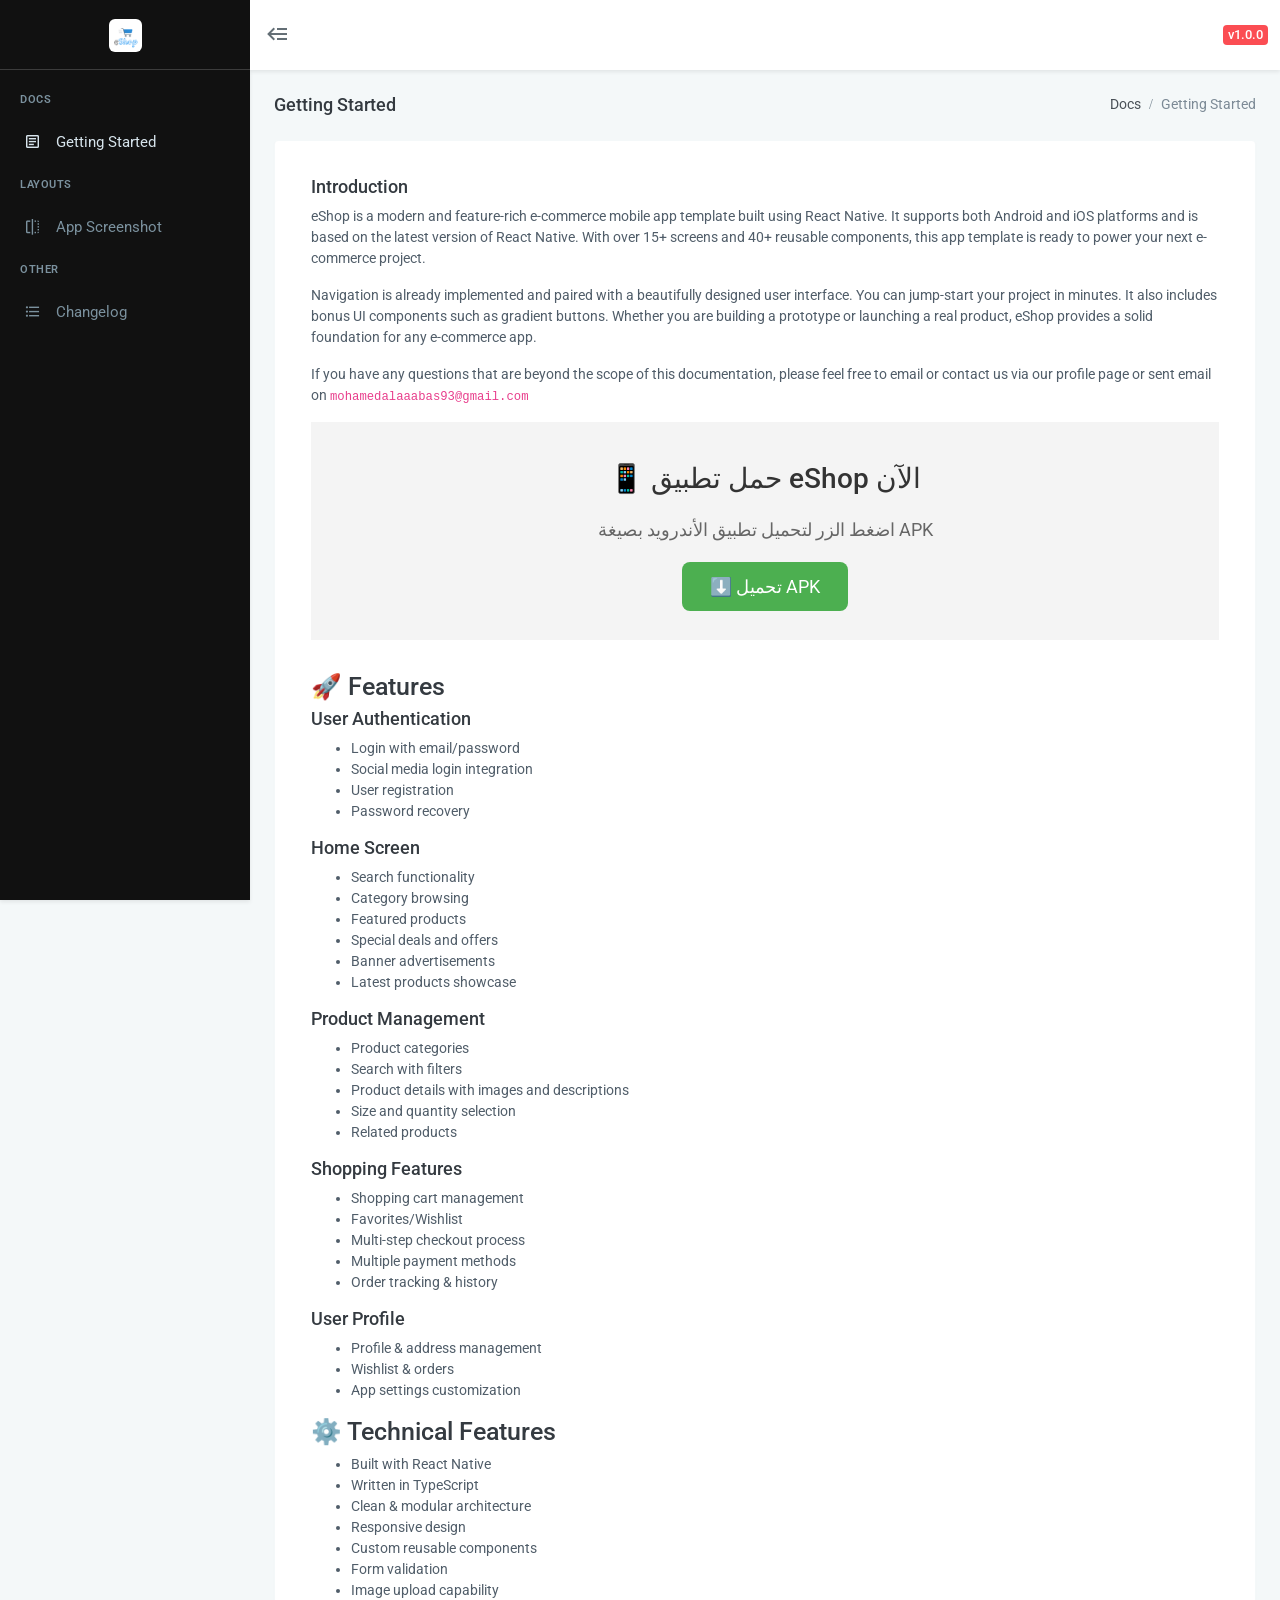
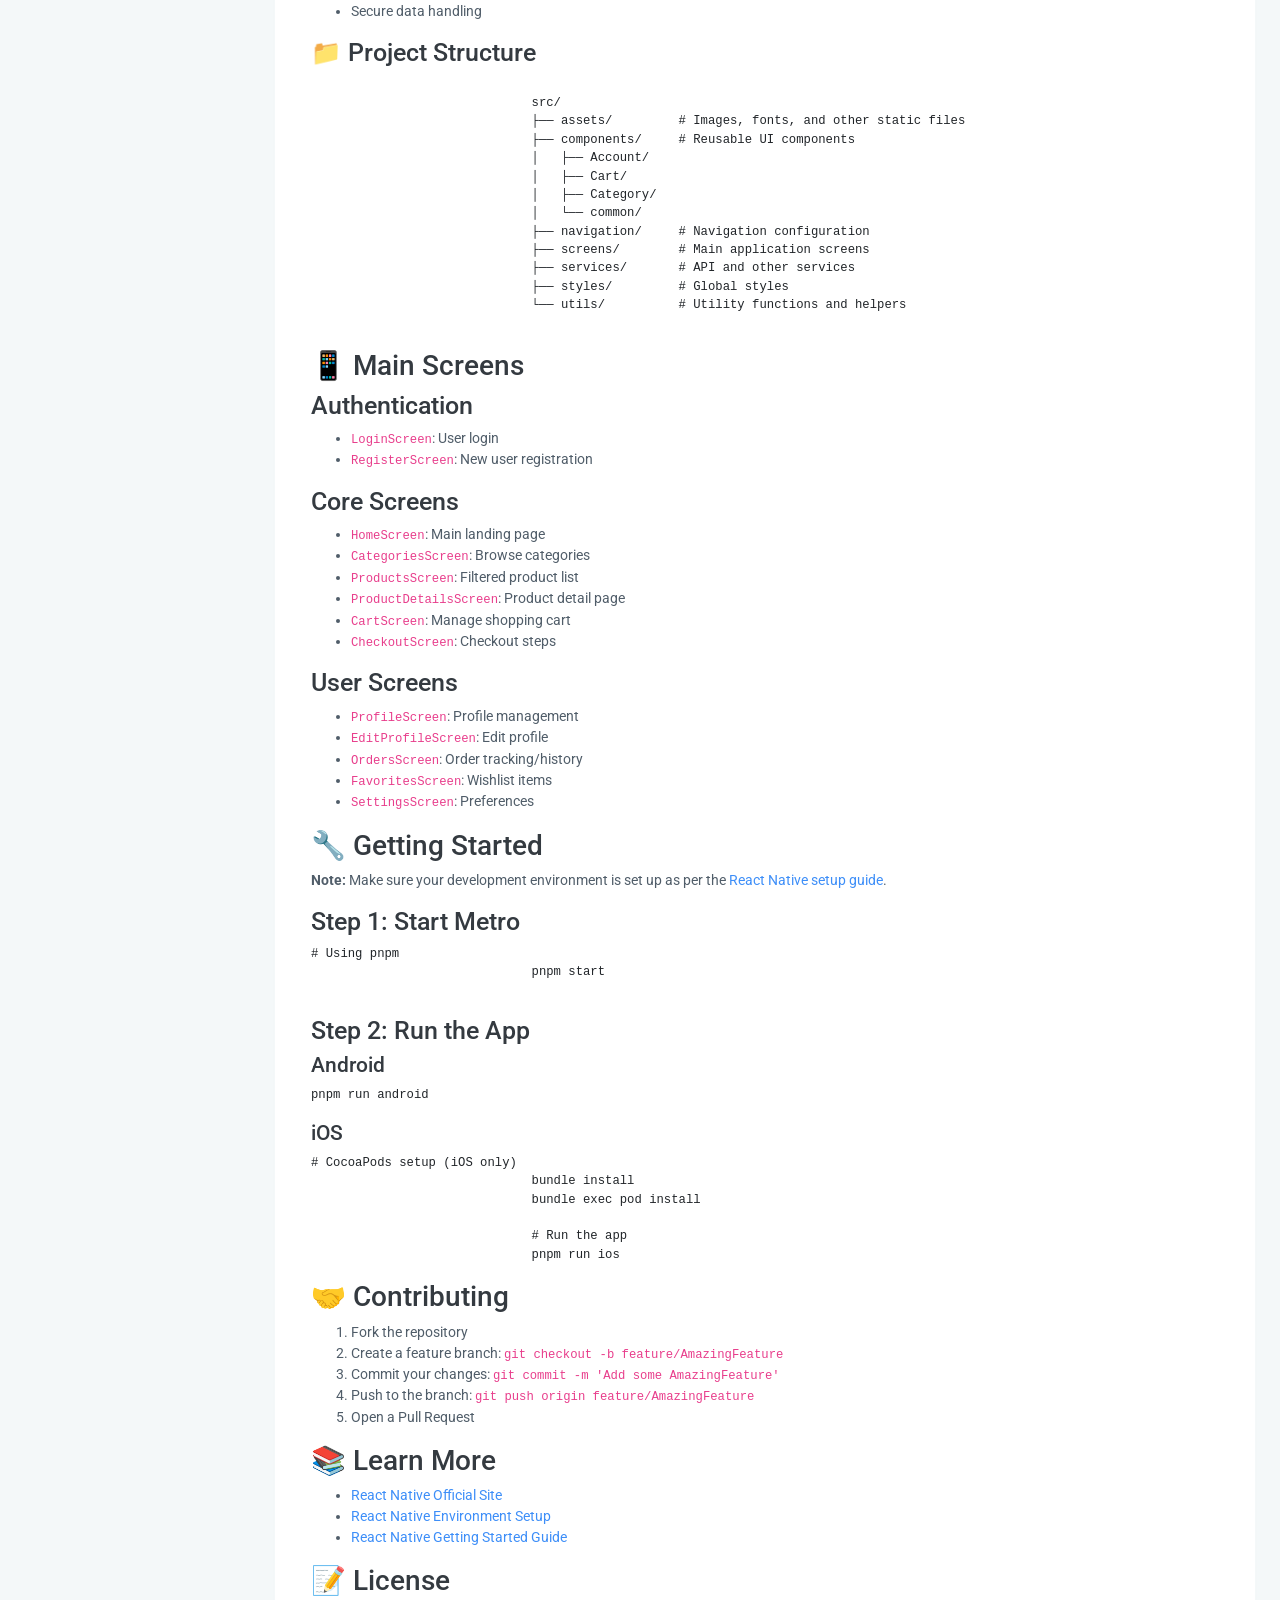
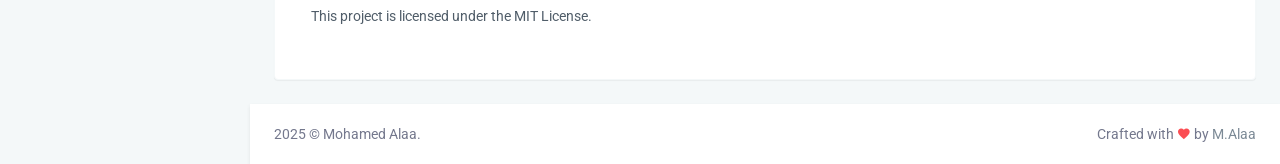
==== commit 355ae414: "Feat: add Section for download APK" ====
--- a/index.html
+++ b/index.html
@@ -86,7 +86,7 @@
                                 <i class="mdi mdi-file-document-box-outline"></i>
                                 <span>Getting Started</span>
                             </a>
-                        </li>                        
+                        </li>
 
                         <li class="menu-title">Layouts</li>
 
@@ -142,80 +142,99 @@
 
                     <div class="card">
                         <div class="card-body">
-                            <div class="p-lg-3">                                
+                            <div class="p-lg-3">
                                 <h5 class="mt-0 mb-2">Introduction</h5>
                                 <p>
-                                    eShop is a modern and feature-rich e-commerce mobile app template built using React Native. It supports both Android and iOS platforms and is based on the latest version of React Native. With over 15+ screens and 40+ reusable components, this app template is ready to power your next e-commerce project.
+                                    eShop is a modern and feature-rich e-commerce mobile app template built using React
+                                    Native. It supports both Android and iOS platforms and is based on the latest
+                                    version of React Native. With over 15+ screens and 40+ reusable components, this app
+                                    template is ready to power your next e-commerce project.
                                 </p>
                                 <p>
-                                    Navigation is already implemented and paired with a beautifully designed user interface. You can jump-start your project in minutes. It also includes bonus UI components such as gradient buttons. Whether you are building a prototype or launching a real product, eShop provides a solid foundation for any e-commerce app.
-                                </p>                                
+                                    Navigation is already implemented and paired with a beautifully designed user
+                                    interface. You can jump-start your project in minutes. It also includes bonus UI
+                                    components such as gradient buttons. Whether you are building a prototype or
+                                    launching a real product, eShop provides a solid foundation for any e-commerce app.
+                                </p>
                                 <p>
                                     If you have any questions that are beyond the scope of this documentation, please
                                     feel free to email or contact us via our profile page or sent email on
                                     <code>mohamedalaaabas93@gmail.com</code>
                                 </p>
+                                <!-- APK Download Section -->
+                                <div style="width: 100%; background: #f4f4f4; padding: 40px 20px; text-align: center;">
+                                    <h2 style="font-size: 28px; margin-bottom: 20px; color: #333;">📱 حمل تطبيق eShop
+                                        الآن</h2>
+                                    <p style="font-size: 18px; color: #666; margin-bottom: 30px;">
+                                        اضغط الزر لتحميل تطبيق الأندرويد بصيغة APK
+                                    </p>
+                                    <a id="downloadApkBtn" href="#" download style="background-color: #4CAF50; color: white; padding: 14px 28px;
+              text-decoration: none; font-size: 18px; border-radius: 8px;">
+                                        ⬇️ تحميل APK
+                                    </a>
+                                </div>
+
                             </div>
 
-                            <div class="p-lg-3">                            
+                            <div class="p-lg-3">
                                 <h3 class="mt-0 mb-2">🚀 Features</h5>
-                                <h5>User Authentication</h5>
-                                <ul>
-                                  <li>Login with email/password</li>
-                                  <li>Social media login integration</li>
-                                  <li>User registration</li>
-                                  <li>Password recovery</li>
-                                </ul>
-                              
-                                <h5>Home Screen</h5>
-                                <ul>
-                                  <li>Search functionality</li>
-                                  <li>Category browsing</li>
-                                  <li>Featured products</li>
-                                  <li>Special deals and offers</li>
-                                  <li>Banner advertisements</li>
-                                  <li>Latest products showcase</li>
-                                </ul>
-                              
-                                <h5>Product Management</h5>
-                                <ul>
-                                  <li>Product categories</li>
-                                  <li>Search with filters</li>
-                                  <li>Product details with images and descriptions</li>
-                                  <li>Size and quantity selection</li>
-                                  <li>Related products</li>
-                                </ul>
-                              
-                                <h5>Shopping Features</h5>
-                                <ul>
-                                  <li>Shopping cart management</li>
-                                  <li>Favorites/Wishlist</li>
-                                  <li>Multi-step checkout process</li>
-                                  <li>Multiple payment methods</li>
-                                  <li>Order tracking & history</li>
-                                </ul>
-                              
-                                <h5>User Profile</h5>
-                                <ul>
-                                  <li>Profile & address management</li>
-                                  <li>Wishlist & orders</li>
-                                  <li>App settings customization</li>
-                                </ul>
-                              
-                                <h3>⚙️ Technical Features</h3>
-                                <ul>
-                                  <li>Built with React Native</li>
-                                  <li>Written in TypeScript</li>
-                                  <li>Clean & modular architecture</li>
-                                  <li>Responsive design</li>
-                                  <li>Custom reusable components</li>
-                                  <li>Form validation</li>
-                                  <li>Image upload capability</li>
-                                  <li>Secure data handling</li>
-                                </ul>
-                              
-                                <h3>📁 Project Structure</h3>
-                                <pre><code>
+                                    <h5>User Authentication</h5>
+                                    <ul>
+                                        <li>Login with email/password</li>
+                                        <li>Social media login integration</li>
+                                        <li>User registration</li>
+                                        <li>Password recovery</li>
+                                    </ul>
+
+                                    <h5>Home Screen</h5>
+                                    <ul>
+                                        <li>Search functionality</li>
+                                        <li>Category browsing</li>
+                                        <li>Featured products</li>
+                                        <li>Special deals and offers</li>
+                                        <li>Banner advertisements</li>
+                                        <li>Latest products showcase</li>
+                                    </ul>
+
+                                    <h5>Product Management</h5>
+                                    <ul>
+                                        <li>Product categories</li>
+                                        <li>Search with filters</li>
+                                        <li>Product details with images and descriptions</li>
+                                        <li>Size and quantity selection</li>
+                                        <li>Related products</li>
+                                    </ul>
+
+                                    <h5>Shopping Features</h5>
+                                    <ul>
+                                        <li>Shopping cart management</li>
+                                        <li>Favorites/Wishlist</li>
+                                        <li>Multi-step checkout process</li>
+                                        <li>Multiple payment methods</li>
+                                        <li>Order tracking & history</li>
+                                    </ul>
+
+                                    <h5>User Profile</h5>
+                                    <ul>
+                                        <li>Profile & address management</li>
+                                        <li>Wishlist & orders</li>
+                                        <li>App settings customization</li>
+                                    </ul>
+
+                                    <h3>⚙️ Technical Features</h3>
+                                    <ul>
+                                        <li>Built with React Native</li>
+                                        <li>Written in TypeScript</li>
+                                        <li>Clean & modular architecture</li>
+                                        <li>Responsive design</li>
+                                        <li>Custom reusable components</li>
+                                        <li>Form validation</li>
+                                        <li>Image upload capability</li>
+                                        <li>Secure data handling</li>
+                                    </ul>
+
+                                    <h3>📁 Project Structure</h3>
+                                    <pre><code>
                               src/
                               ├── assets/         # Images, fonts, and other static files
                               ├── components/     # Reusable UI components
@@ -229,69 +248,76 @@
                               ├── styles/         # Global styles
                               └── utils/          # Utility functions and helpers
                                 </code></pre>
-                              
-                                <h2>📱 Main Screens</h2>
-                                <h3>Authentication</h3>
-                                <ul>
-                                  <li><code>LoginScreen</code>: User login</li>
-                                  <li><code>RegisterScreen</code>: New user registration</li>
-                                </ul>
-                                <h3>Core Screens</h3>
-                                <ul>
-                                  <li><code>HomeScreen</code>: Main landing page</li>
-                                  <li><code>CategoriesScreen</code>: Browse categories</li>
-                                  <li><code>ProductsScreen</code>: Filtered product list</li>
-                                  <li><code>ProductDetailsScreen</code>: Product detail page</li>
-                                  <li><code>CartScreen</code>: Manage shopping cart</li>
-                                  <li><code>CheckoutScreen</code>: Checkout steps</li>
-                                </ul>
-                                <h3>User Screens</h3>
-                                <ul>
-                                  <li><code>ProfileScreen</code>: Profile management</li>
-                                  <li><code>EditProfileScreen</code>: Edit profile</li>
-                                  <li><code>OrdersScreen</code>: Order tracking/history</li>
-                                  <li><code>FavoritesScreen</code>: Wishlist items</li>
-                                  <li><code>SettingsScreen</code>: Preferences</li>
-                                </ul>
-                              
-                                <h2>🔧 Getting Started</h2>
-                                <blockquote><strong>Note:</strong> Make sure your development environment is set up as per the <a href="https://reactnative.dev/docs/environment-setup" target="_blank">React Native setup guide</a>.</blockquote>
-                              
-                                <h3>Step 1: Start Metro</h3>
-                                <pre><code># Using pnpm
+
+                                    <h2>📱 Main Screens</h2>
+                                    <h3>Authentication</h3>
+                                    <ul>
+                                        <li><code>LoginScreen</code>: User login</li>
+                                        <li><code>RegisterScreen</code>: New user registration</li>
+                                    </ul>
+                                    <h3>Core Screens</h3>
+                                    <ul>
+                                        <li><code>HomeScreen</code>: Main landing page</li>
+                                        <li><code>CategoriesScreen</code>: Browse categories</li>
+                                        <li><code>ProductsScreen</code>: Filtered product list</li>
+                                        <li><code>ProductDetailsScreen</code>: Product detail page</li>
+                                        <li><code>CartScreen</code>: Manage shopping cart</li>
+                                        <li><code>CheckoutScreen</code>: Checkout steps</li>
+                                    </ul>
+                                    <h3>User Screens</h3>
+                                    <ul>
+                                        <li><code>ProfileScreen</code>: Profile management</li>
+                                        <li><code>EditProfileScreen</code>: Edit profile</li>
+                                        <li><code>OrdersScreen</code>: Order tracking/history</li>
+                                        <li><code>FavoritesScreen</code>: Wishlist items</li>
+                                        <li><code>SettingsScreen</code>: Preferences</li>
+                                    </ul>
+
+                                    <h2>🔧 Getting Started</h2>
+                                    <blockquote><strong>Note:</strong> Make sure your development environment is set up
+                                        as per the <a href="https://reactnative.dev/docs/environment-setup"
+                                            target="_blank">React Native setup guide</a>.</blockquote>
+
+                                    <h3>Step 1: Start Metro</h3>
+                                    <pre><code># Using pnpm
                               pnpm start
                                 </code></pre>
-                              
-                                <h3>Step 2: Run the App</h3>
-                                <h4>Android</h4>
-                                <pre><code>pnpm run android</code></pre>
-                              
-                                <h4>iOS</h4>
-                                <pre><code># CocoaPods setup (iOS only)
+
+                                    <h3>Step 2: Run the App</h3>
+                                    <h4>Android</h4>
+                                    <pre><code>pnpm run android</code></pre>
+
+                                    <h4>iOS</h4>
+                                    <pre><code># CocoaPods setup (iOS only)
                               bundle install
                               bundle exec pod install
                               
                               # Run the app
                               pnpm run ios</code></pre>
-                              
-                                <h2>🤝 Contributing</h2>
-                                <ol>
-                                  <li>Fork the repository</li>
-                                  <li>Create a feature branch: <code>git checkout -b feature/AmazingFeature</code></li>
-                                  <li>Commit your changes: <code>git commit -m 'Add some AmazingFeature'</code></li>
-                                  <li>Push to the branch: <code>git push origin feature/AmazingFeature</code></li>
-                                  <li>Open a Pull Request</li>
-                                </ol>
-                              
-                                <h2>📚 Learn More</h2>
-                                <ul>
-                                  <li><a href="https://reactnative.dev" target="_blank">React Native Official Site</a></li>
-                                  <li><a href="https://reactnative.dev/docs/environment-setup" target="_blank">React Native Environment Setup</a></li>
-                                  <li><a href="https://reactnative.dev/docs/getting-started" target="_blank">React Native Getting Started Guide</a></li>
-                                </ul>
-                              
-                                <h2>📝 License</h2>
-                                <p>This project is licensed under the MIT License.</p>
+
+                                    <h2>🤝 Contributing</h2>
+                                    <ol>
+                                        <li>Fork the repository</li>
+                                        <li>Create a feature branch: <code>git checkout -b feature/AmazingFeature</code>
+                                        </li>
+                                        <li>Commit your changes: <code>git commit -m 'Add some AmazingFeature'</code>
+                                        </li>
+                                        <li>Push to the branch: <code>git push origin feature/AmazingFeature</code></li>
+                                        <li>Open a Pull Request</li>
+                                    </ol>
+
+                                    <h2>📚 Learn More</h2>
+                                    <ul>
+                                        <li><a href="https://reactnative.dev" target="_blank">React Native Official
+                                                Site</a></li>
+                                        <li><a href="https://reactnative.dev/docs/environment-setup"
+                                                target="_blank">React Native Environment Setup</a></li>
+                                        <li><a href="https://reactnative.dev/docs/getting-started" target="_blank">React
+                                                Native Getting Started Guide</a></li>
+                                    </ul>
+
+                                    <h2>📝 License</h2>
+                                    <p>This project is licensed under the MIT License.</p>
                             </div> <!-- end padding-->
                         </div>
                         <!--end card body-->
@@ -331,6 +357,20 @@
     <script src="assets/libs/node-waves/waves.min.js"></script>
 
     <script src="assets/js/app.js"></script>
+    <script>
+        document.getElementById("downloadApkBtn").addEventListener("click", function (e) {
+          e.preventDefault();
+          
+          const localPath = "./assets/apk/eShop.apk";
+    
+          const a = document.createElement("a");
+          a.href = localPath;
+          a.download = "eShop.apk";
+          document.body.appendChild(a);
+          a.click();
+          document.body.removeChild(a);
+        });
+      </script>
 
 </body>
 
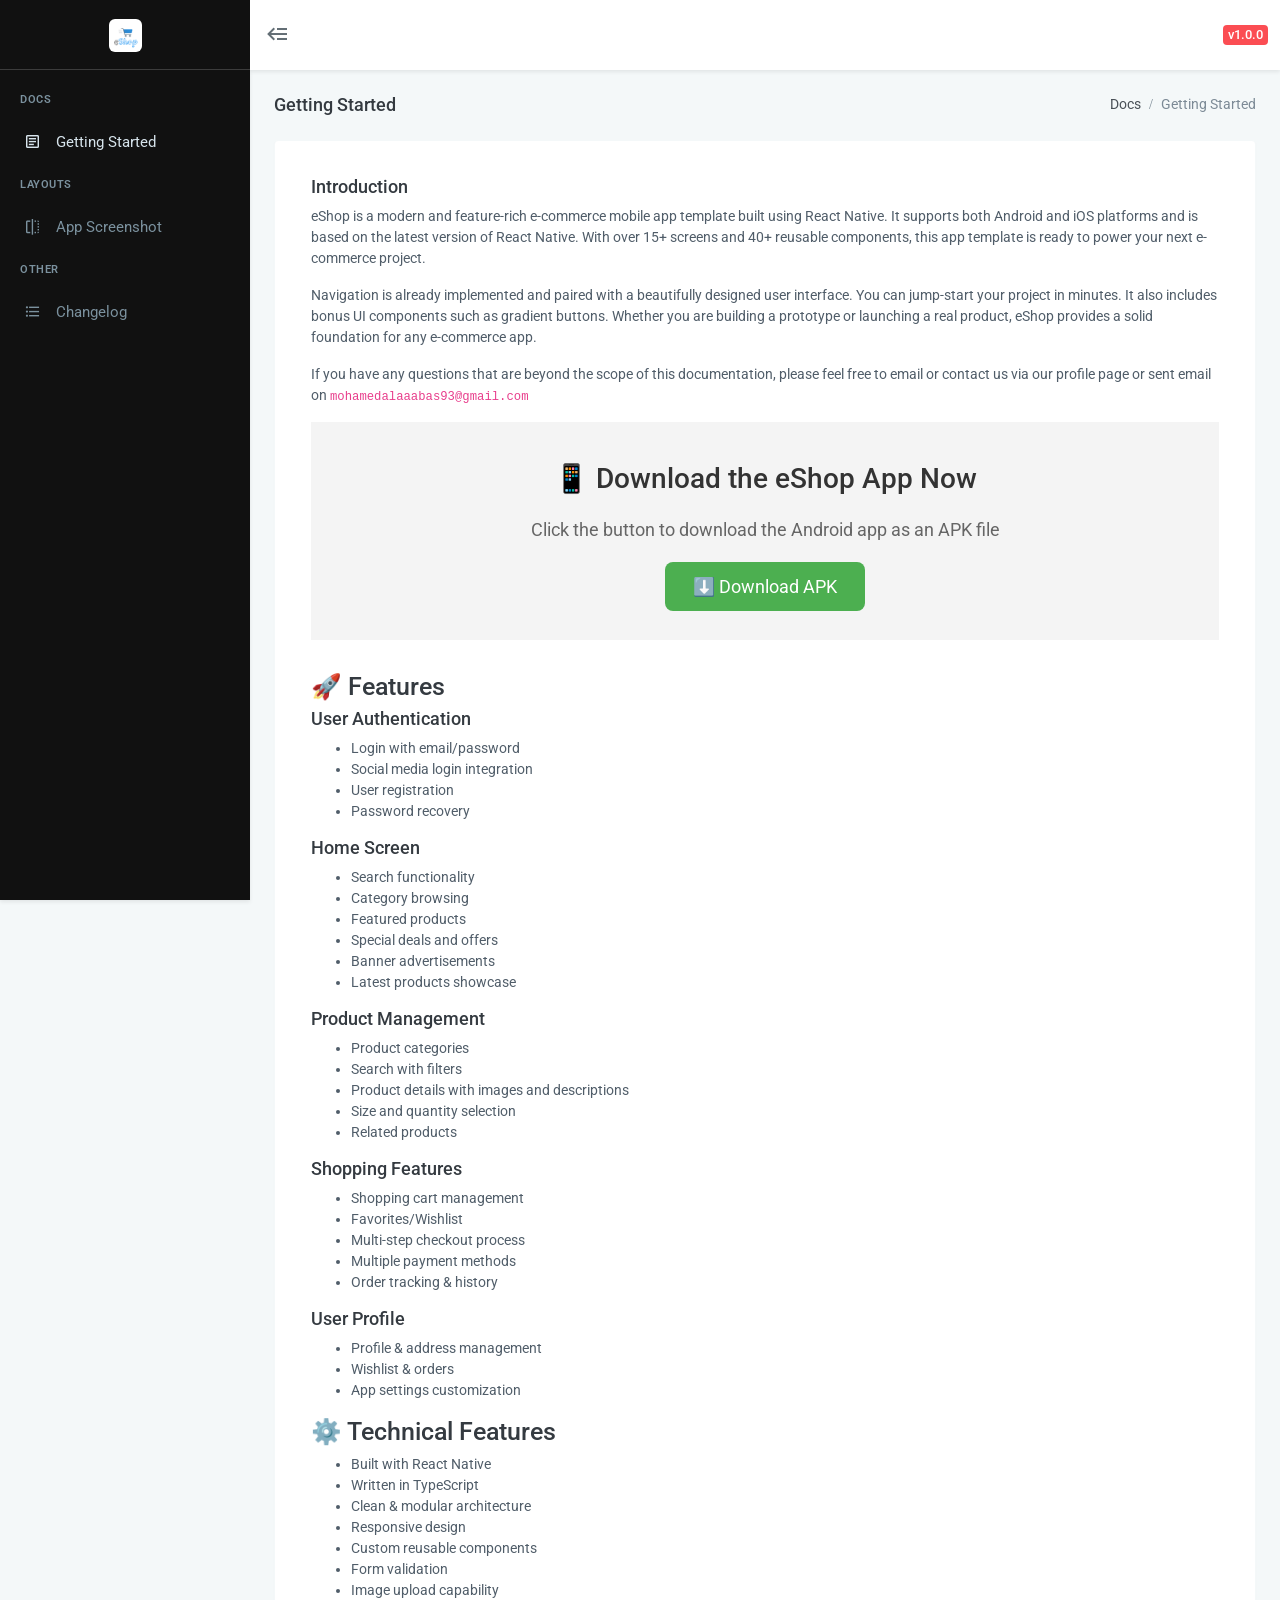
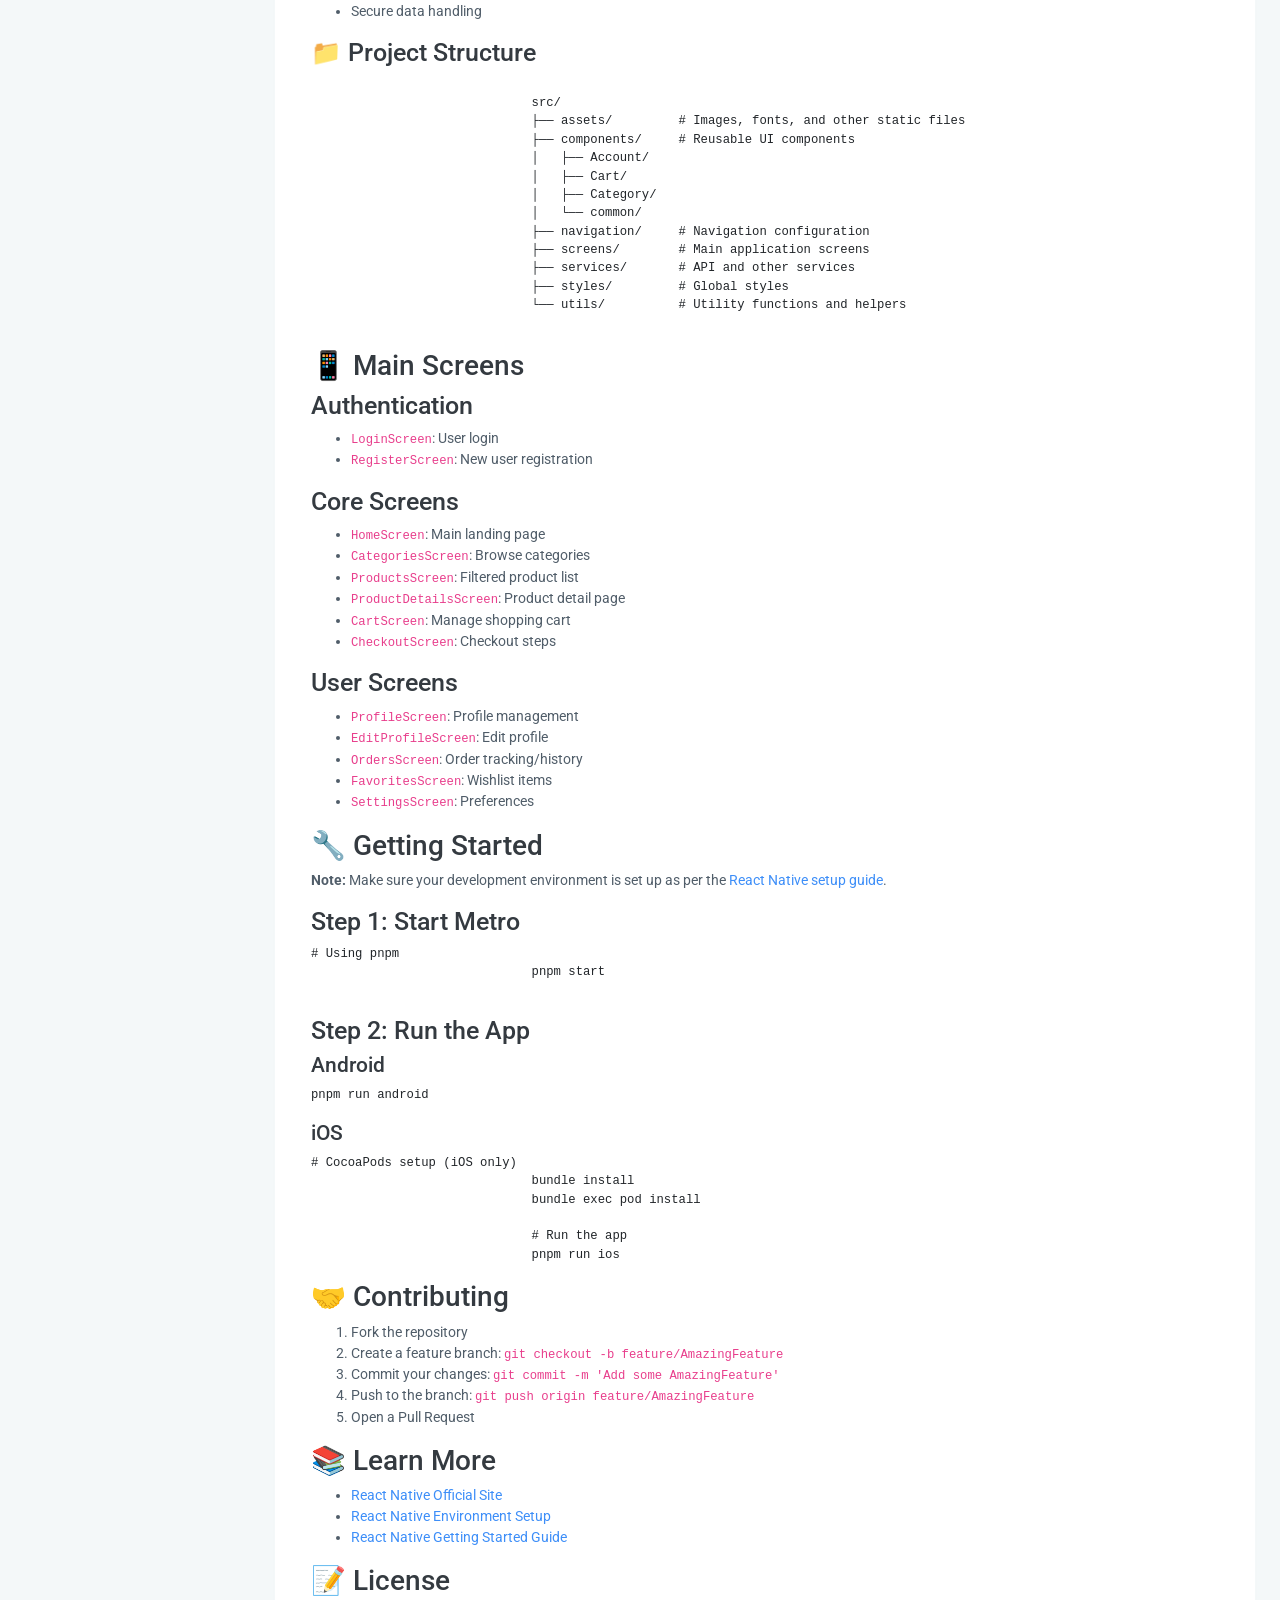
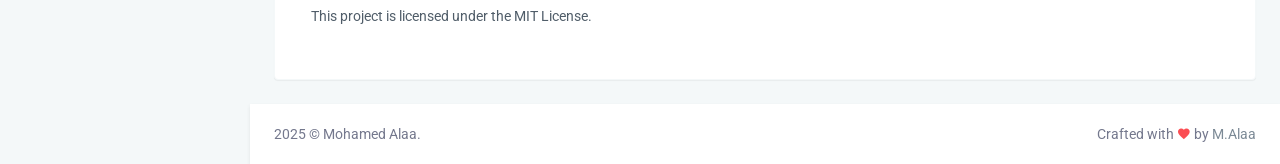
==== commit 1c3f8534: "Fix: translate section download apk" ====
--- a/index.html
+++ b/index.html
@@ -163,17 +163,15 @@
                                 </p>
                                 <!-- APK Download Section -->
                                 <div style="width: 100%; background: #f4f4f4; padding: 40px 20px; text-align: center;">
-                                    <h2 style="font-size: 28px; margin-bottom: 20px; color: #333;">📱 حمل تطبيق eShop
-                                        الآن</h2>
+                                    <h2 style="font-size: 28px; margin-bottom: 20px; color: #333;">📱 Download the eShop App Now</h2>
                                     <p style="font-size: 18px; color: #666; margin-bottom: 30px;">
-                                        اضغط الزر لتحميل تطبيق الأندرويد بصيغة APK
+                                        Click the button to download the Android app as an APK file
                                     </p>
                                     <a id="downloadApkBtn" href="#" download style="background-color: #4CAF50; color: white; padding: 14px 28px;
-              text-decoration: none; font-size: 18px; border-radius: 8px;">
-                                        ⬇️ تحميل APK
+                                        text-decoration: none; font-size: 18px; border-radius: 8px;">
+                                        ⬇️ Download APK
                                     </a>
                                 </div>
-
                             </div>
 
                             <div class="p-lg-3">
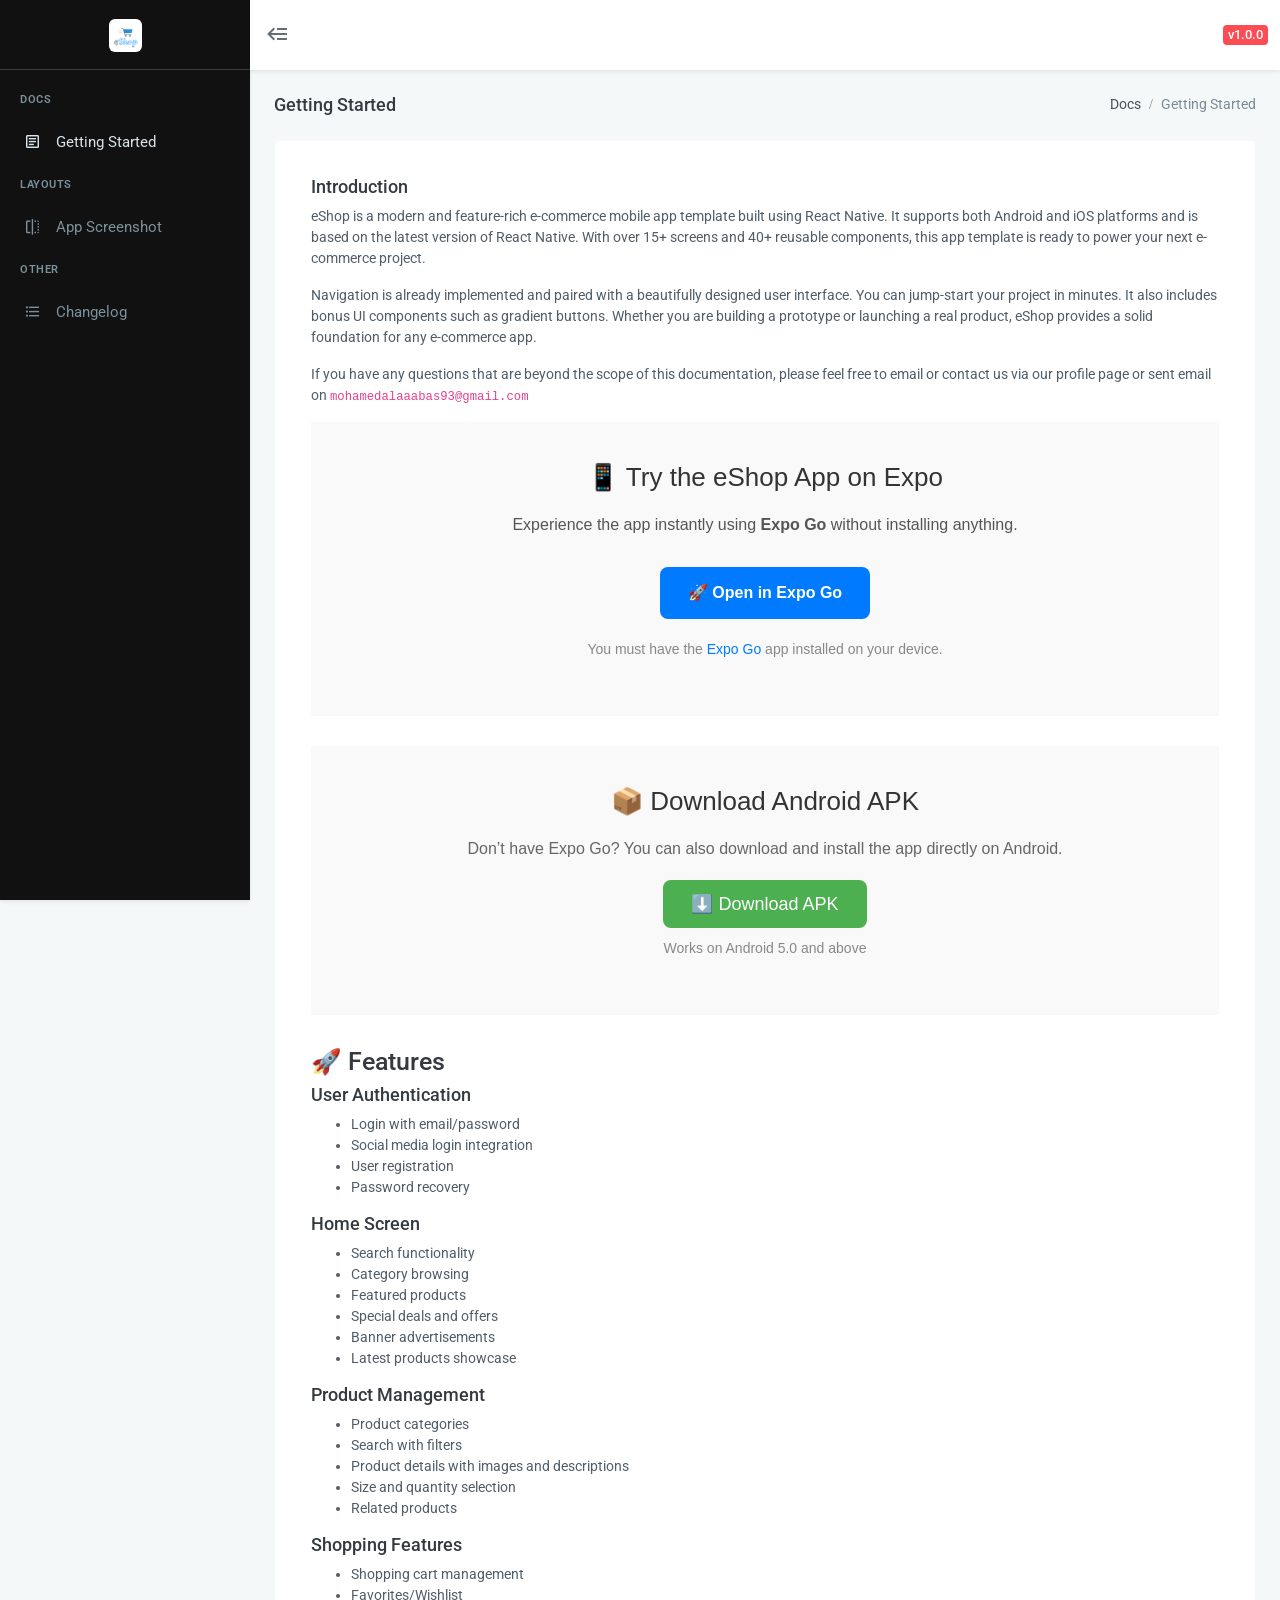
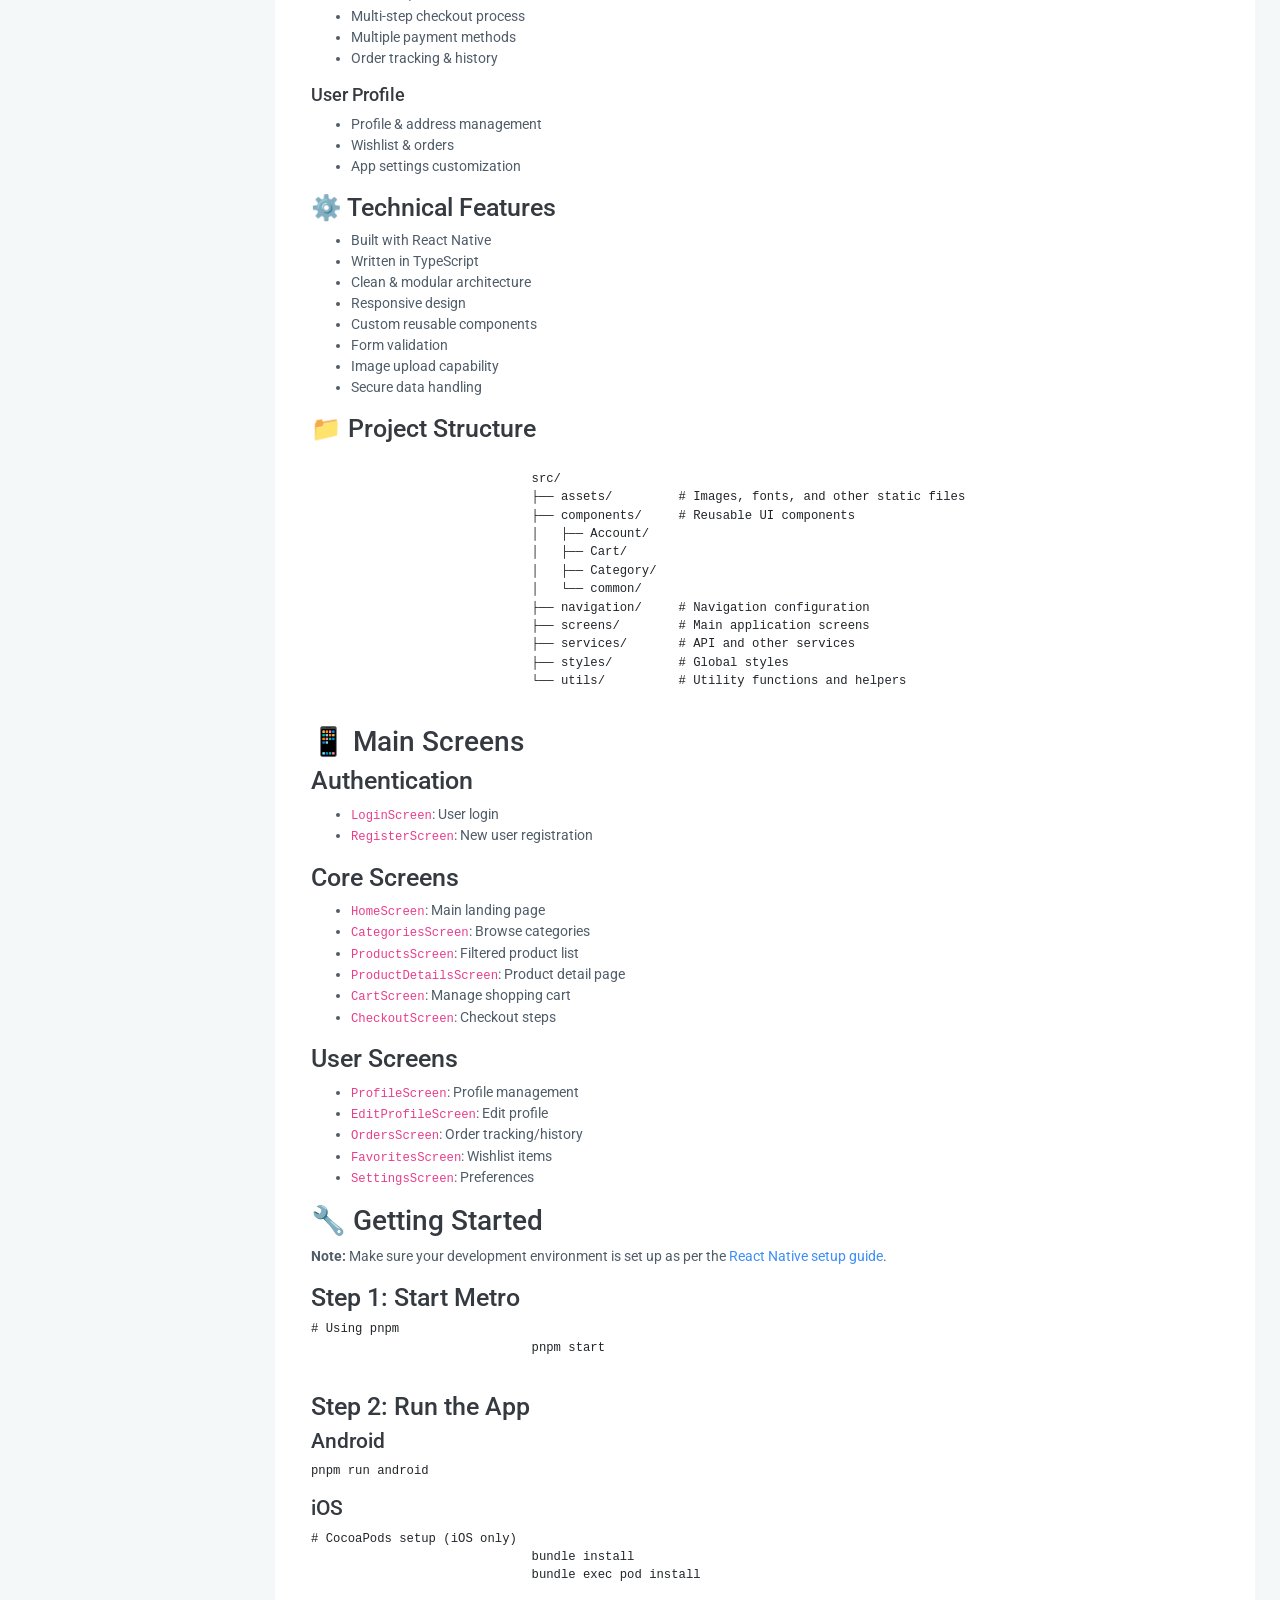
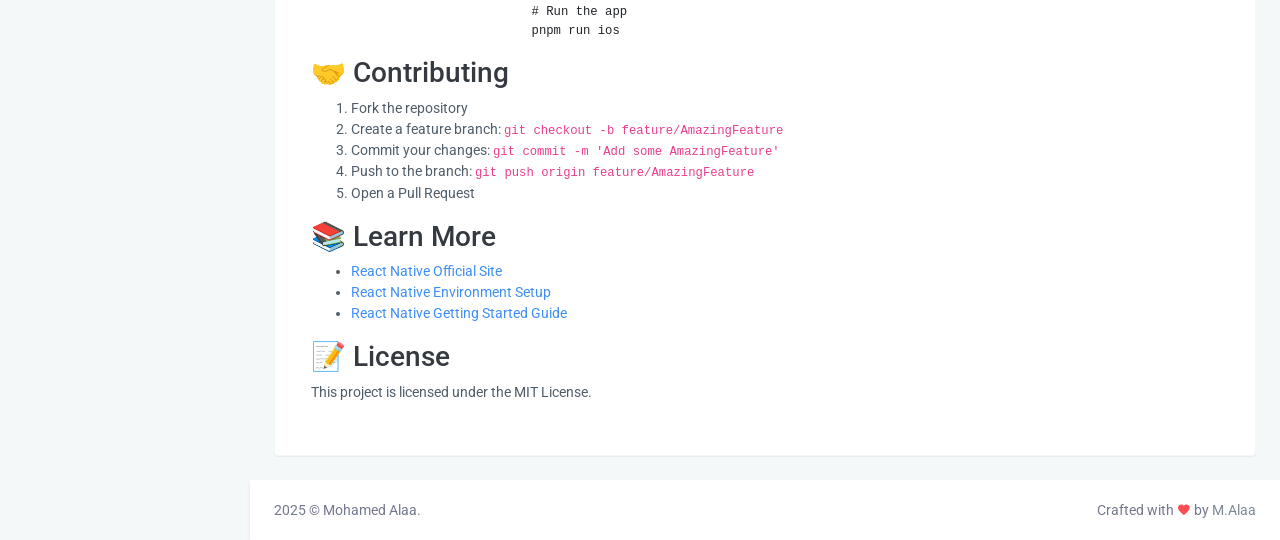
==== commit 5ab50e25: "Feat: support expo" ====
--- a/index.html
+++ b/index.html
@@ -162,16 +162,50 @@
                                     <code>mohamedalaaabas93@gmail.com</code>
                                 </p>
                                 <!-- APK Download Section -->
-                                <div style="width: 100%; background: #f4f4f4; padding: 40px 20px; text-align: center;">
-                                    <h2 style="font-size: 28px; margin-bottom: 20px; color: #333;">📱 Download the eShop App Now</h2>
-                                    <p style="font-size: 18px; color: #666; margin-bottom: 30px;">
-                                        Click the button to download the Android app as an APK file
-                                    </p>
-                                    <a id="downloadApkBtn" href="#" download style="background-color: #4CAF50; color: white; padding: 14px 28px;
+                                <!-- eShop App Preview & Download Section -->
+                                <div style="width: 100%; font-family: Arial, sans-serif;">
+
+                                    <!-- Expo Go Preview Section -->
+                                    <div style="background: #f9f9f9; padding: 40px 20px; text-align: center;">
+                                        <h2 style="font-size: 26px; margin-bottom: 20px; color: #333;">📱 Try the eShop
+                                            App on Expo</h2>
+                                        <p style="font-size: 16px; color: #555; margin-bottom: 30px;">
+                                            Experience the app instantly using <strong>Expo Go</strong> without
+                                            installing anything.
+                                        </p>
+                                        <a 
+                                            href="https://expo.dev/preview/update?message=Initial%20commit%0A%0AGenerated%20by%20create-expo-app%203.4.2.&updateRuntimeVersion=1.0.0&createdAt=2025-06-23T14%3A21%3A35.568Z&slug=exp&projectId=d1eaaee7-1b85-4d36-adb0-45f3580eaf0d&group=03eef680-53cc-45c5-a599-13dbdb55309c"
+                                            style="display: inline-block; padding: 14px 28px; background-color: #007bff; color: white;
+                text-decoration: none; border-radius: 8px; font-size: 16px; font-weight: bold;">
+                                            🚀 Open in Expo Go
+                                        </a>
+                                        <p style="margin-top: 20px; font-size: 14px; color: #888;">
+                                            You must have the <a href="https://expo.dev/go" style="color: #007bff;">Expo
+                                                Go</a> app installed on your device.
+                                        </p>
+                                    </div>
+
+                                    <!-- Divider -->
+                                    <div style="height: 30px;"></div>
+
+                                    <!-- APK Download Section -->
+                                    <div style="background: #f9f9f9; padding: 40px 20px; text-align: center;">
+                                        <h2 style="font-size: 26px; margin-bottom: 20px; color: #333;">📦 Download
+                                            Android APK</h2>
+                                        <p style="font-size: 16px; color: #666; margin-bottom: 30px;">
+                                            Don’t have Expo Go? You can also download and install the app directly on
+                                            Android.
+                                        </p>
+                                        <a id="downloadApkBtn" href="#" download style="background-color: #4CAF50; color: white; padding: 14px 28px;
                                         text-decoration: none; font-size: 18px; border-radius: 8px;">
-                                        ⬇️ Download APK
-                                    </a>
+                                            ⬇️ Download APK
+                                        </a>
+                                        <p style="margin-top: 20px; font-size: 14px; color: #888;">
+                                            Works on Android 5.0 and above
+                                        </p>
+                                    </div>
                                 </div>
+                                <!--- End -->
                             </div>
 
                             <div class="p-lg-3">
@@ -357,18 +391,18 @@
     <script src="assets/js/app.js"></script>
     <script>
         document.getElementById("downloadApkBtn").addEventListener("click", function (e) {
-          e.preventDefault();
-          
-          const localPath = "./assets/apk/eShop.apk";
-    
-          const a = document.createElement("a");
-          a.href = localPath;
-          a.download = "eShop.apk";
-          document.body.appendChild(a);
-          a.click();
-          document.body.removeChild(a);
+            e.preventDefault();
+
+            const localPath = "./assets/apk/eShop.apk";
+
+            const a = document.createElement("a");
+            a.href = localPath;
+            a.download = "eShop.apk";
+            document.body.appendChild(a);
+            a.click();
+            document.body.removeChild(a);
         });
-      </script>
+    </script>
 
 </body>
 
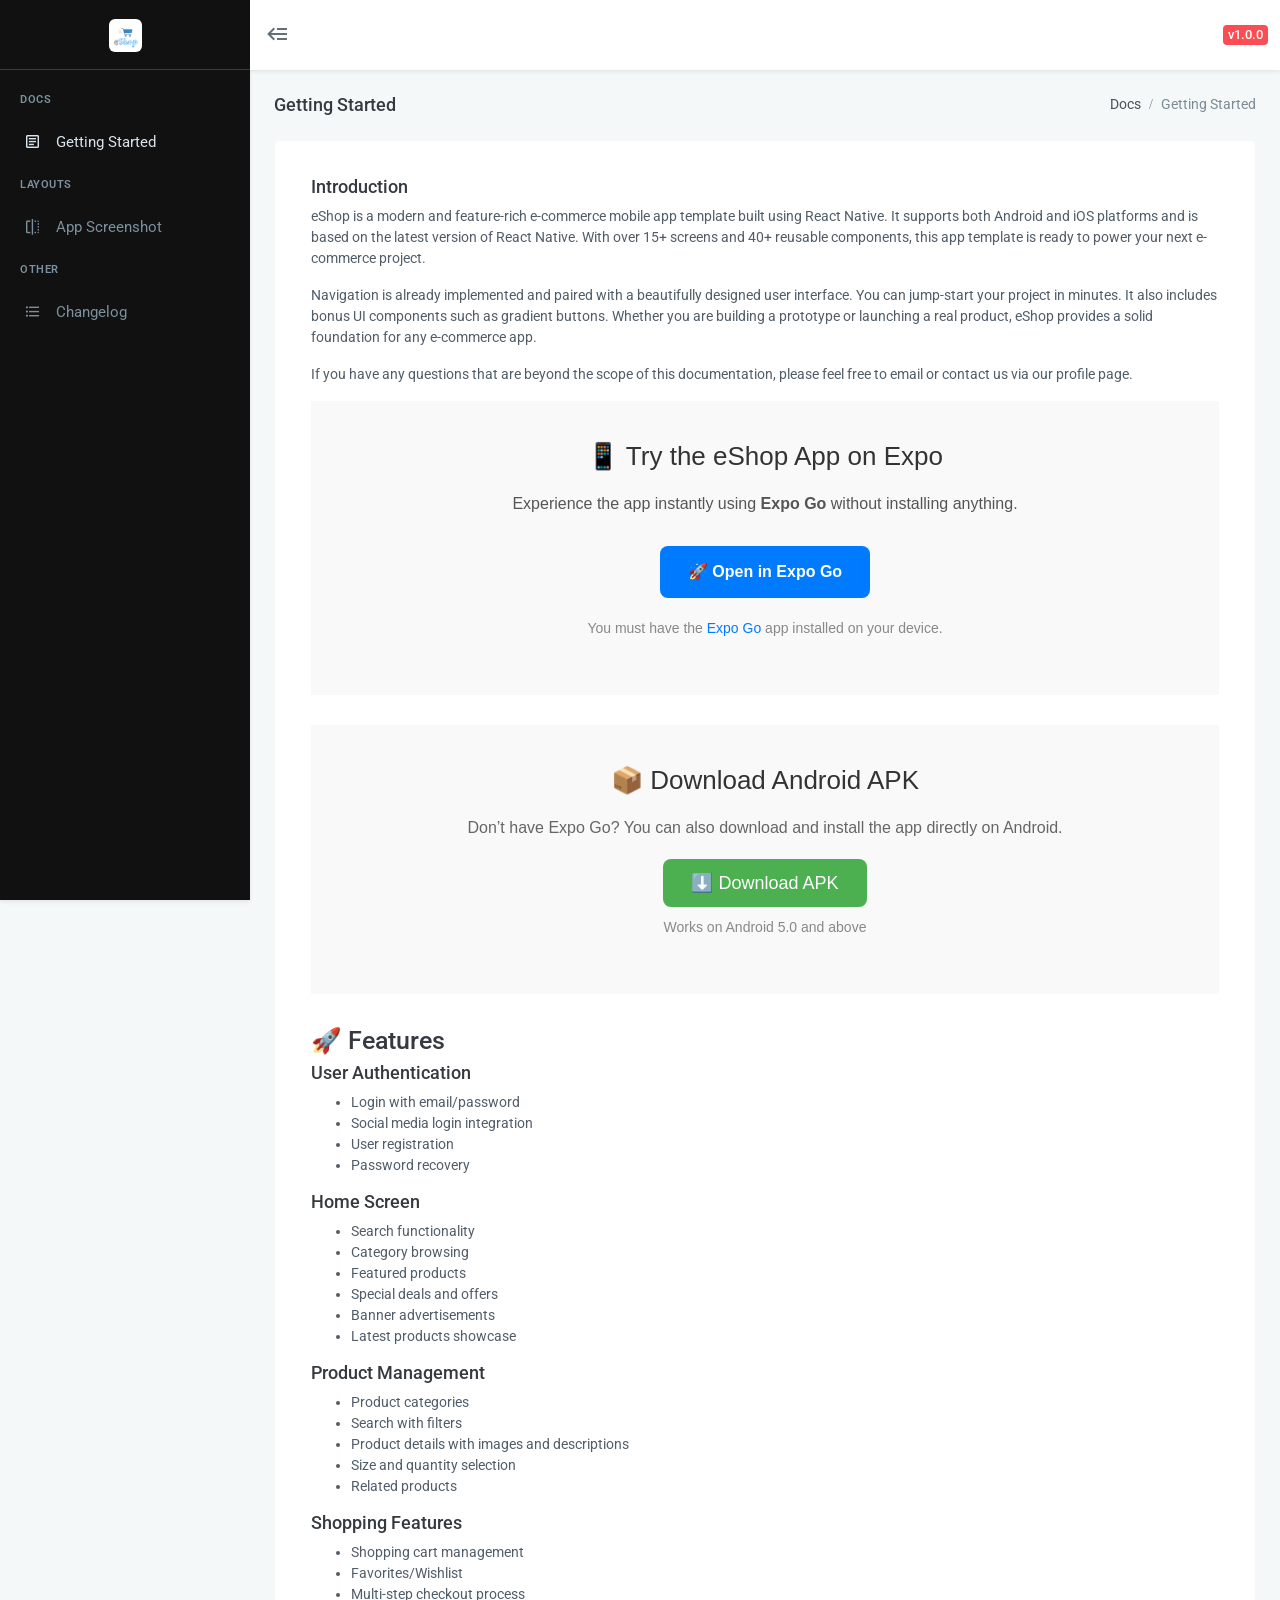
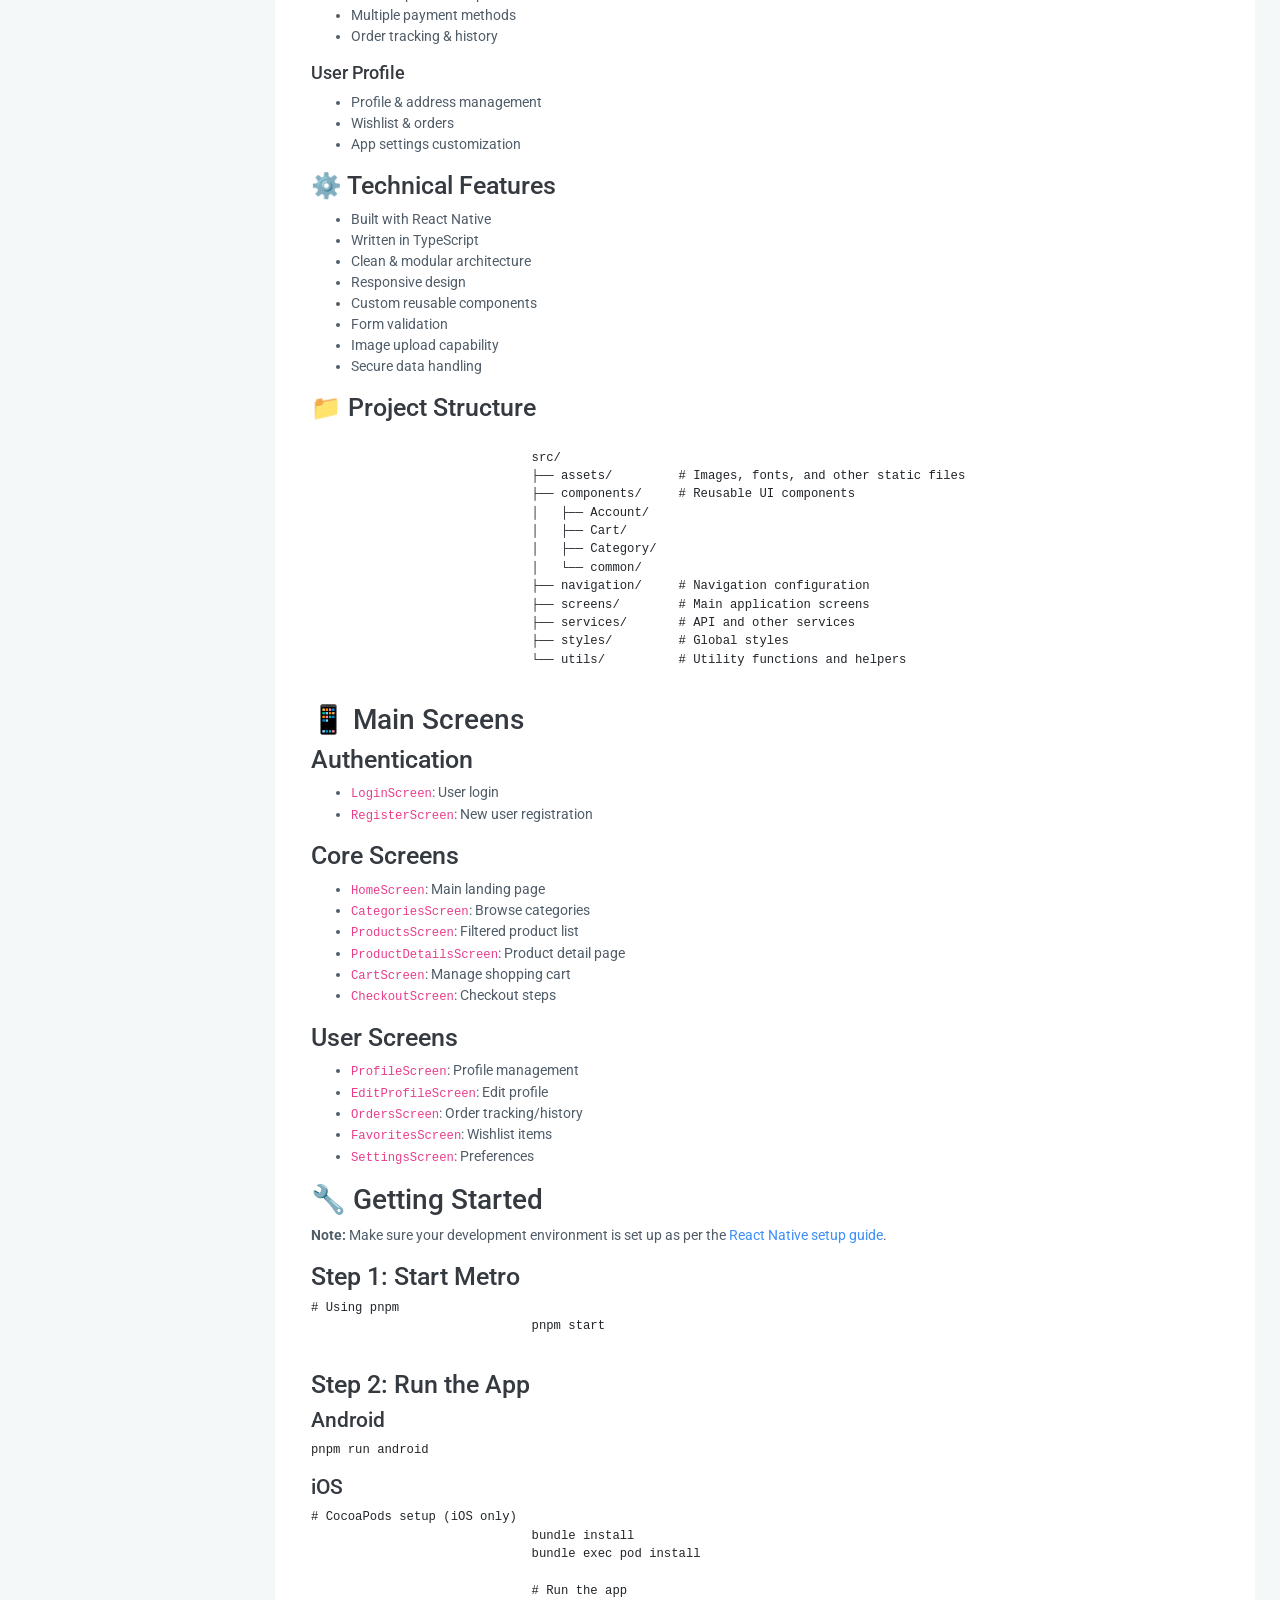
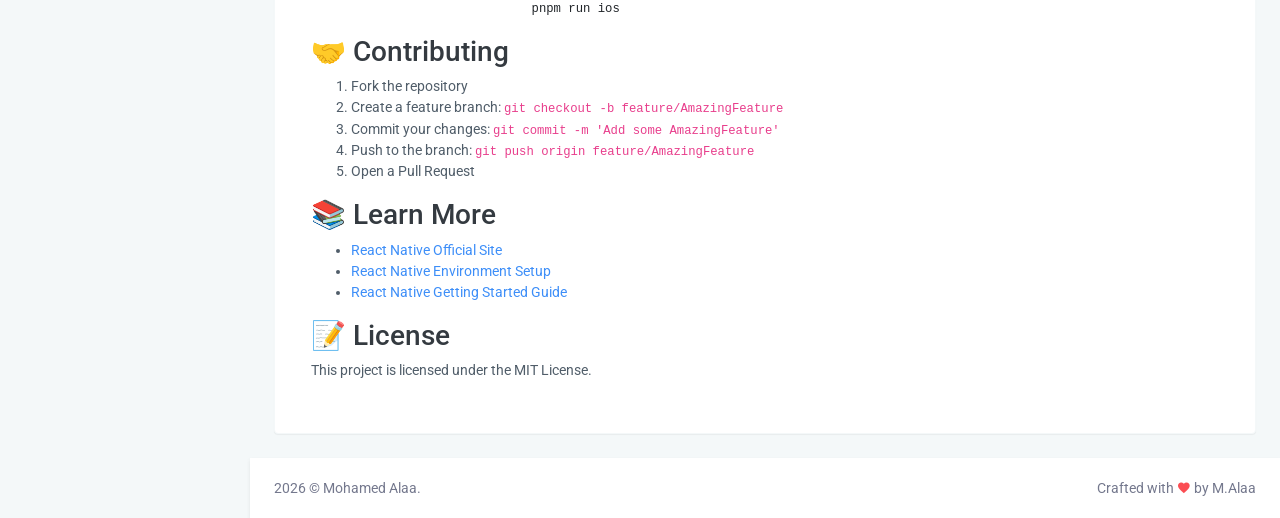
==== commit a65466e5: "remove codecanyon links" ====
--- a/index.html
+++ b/index.html
@@ -158,8 +158,7 @@
                                 </p>
                                 <p>
                                     If you have any questions that are beyond the scope of this documentation, please
-                                    feel free to email or contact us via our profile page or sent email on
-                                    <code>mohamedalaaabas93@gmail.com</code>
+                                    feel free to email or contact us via our profile page.
                                 </p>
                                 <!-- APK Download Section -->
                                 <!-- eShop App Preview & Download Section -->
@@ -173,8 +172,7 @@
                                             Experience the app instantly using <strong>Expo Go</strong> without
                                             installing anything.
                                         </p>
-                                        <a 
-                                            href="https://expo.dev/preview/update?message=Initial%20commit%0A%0AGenerated%20by%20create-expo-app%203.4.2.&updateRuntimeVersion=1.0.0&createdAt=2025-06-23T14%3A21%3A35.568Z&slug=exp&projectId=d1eaaee7-1b85-4d36-adb0-45f3580eaf0d&group=03eef680-53cc-45c5-a599-13dbdb55309c"
+                                        <a href="https://expo.dev/preview/update?message=Initial%20commit%0A%0AGenerated%20by%20create-expo-app%203.4.2.&updateRuntimeVersion=1.0.0&createdAt=2025-06-23T14%3A21%3A35.568Z&slug=exp&projectId=d1eaaee7-1b85-4d36-adb0-45f3580eaf0d&group=03eef680-53cc-45c5-a599-13dbdb55309c"
                                             style="display: inline-block; padding: 14px 28px; background-color: #007bff; color: white;
                 text-decoration: none; border-radius: 8px; font-size: 16px; font-weight: bold;">
                                             🚀 Open in Expo Go
@@ -363,13 +361,12 @@
                 <div class="container-fluid">
                     <div class="row">
                         <div class="col-sm-6">
-                            2025 © Mohamed Alaa.
+                            <span id="year"></span>
+                            © Mohamed Alaa.
                         </div>
                         <div class="col-sm-6">
                             <div class="text-sm-right d-none d-sm-block">
-                                Crafted with <i class="mdi mdi-heart text-danger"></i> by <a
-                                    href="https://codecanyon.net/user/m_alaa/portfolio" target="_blank"
-                                    class="text-muted">M.Alaa</a>
+                                Crafted with <i class="mdi mdi-heart text-danger"></i> by M.Alaa
                             </div>
                         </div>
                     </div>
@@ -387,7 +384,9 @@
     <script src="assets/libs/metismenu/metisMenu.min.js"></script>
     <script src="assets/libs/simplebar/simplebar.min.js"></script>
     <script src="assets/libs/node-waves/waves.min.js"></script>
-
+    <script>
+        document.getElementById("year").textContent = new Date().getFullYear();
+    </script>
     <script src="assets/js/app.js"></script>
     <script>
         document.getElementById("downloadApkBtn").addEventListener("click", function (e) {
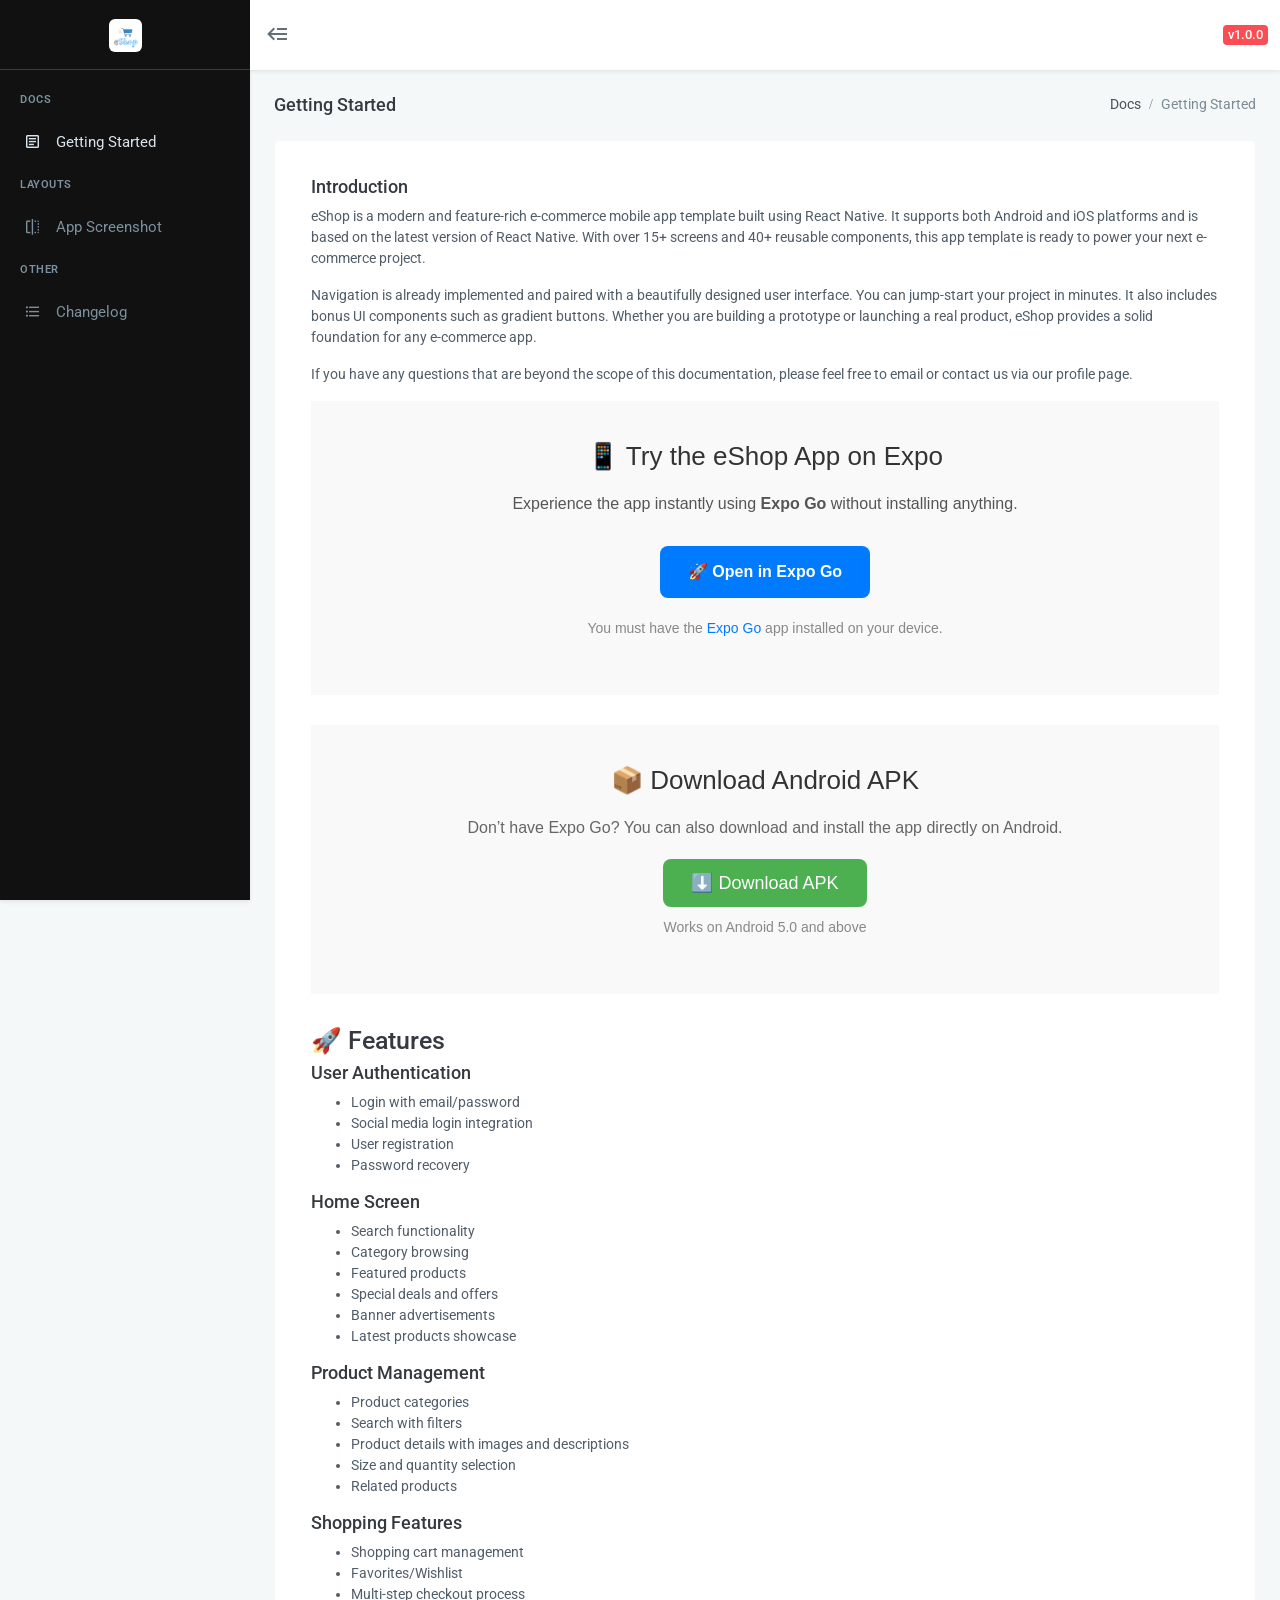
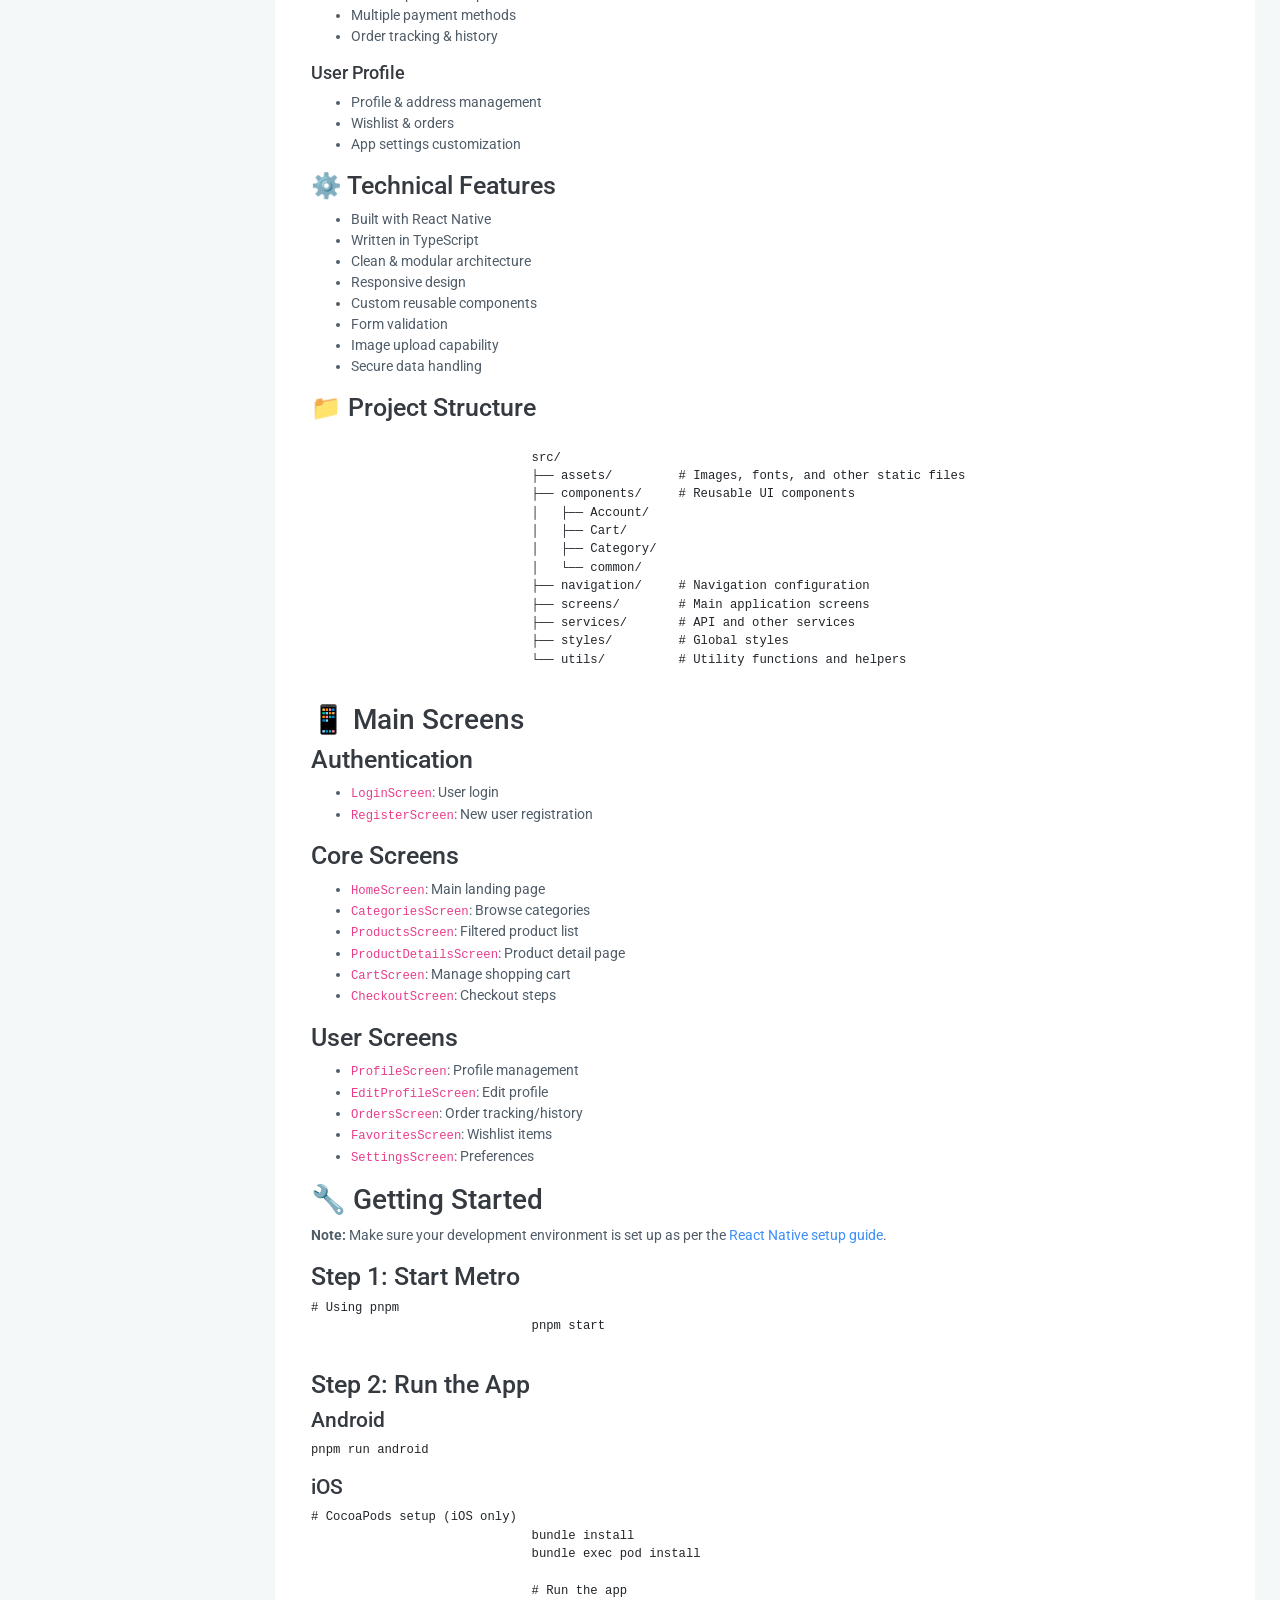
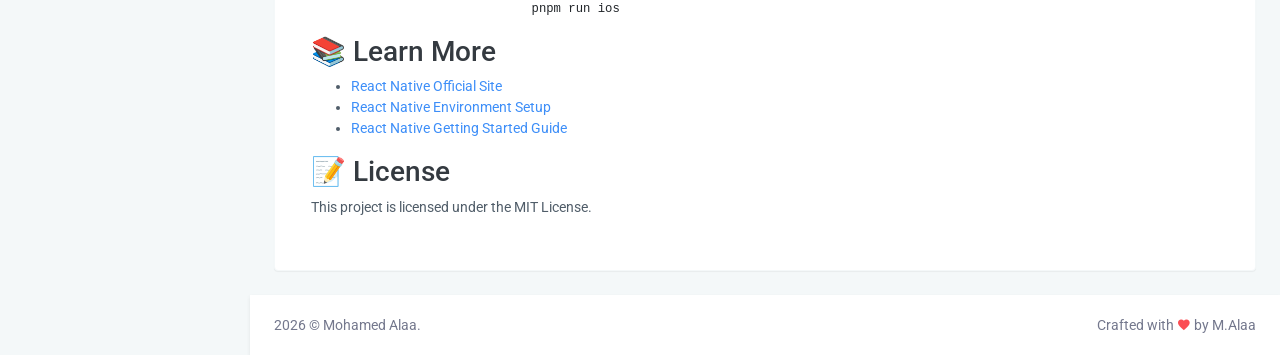
==== commit 9b86ee37: "fix path expo" ====
--- a/index.html
+++ b/index.html
@@ -171,8 +171,8 @@
                                         <p style="font-size: 16px; color: #555; margin-bottom: 30px;">
                                             Experience the app instantly using <strong>Expo Go</strong> without
                                             installing anything.
-                                        </p>
-                                        <a href="https://expo.dev/preview/update?message=Initial%20commit%0A%0AGenerated%20by%20create-expo-app%203.4.2.&updateRuntimeVersion=1.0.0&createdAt=2025-06-23T14%3A21%3A35.568Z&slug=exp&projectId=d1eaaee7-1b85-4d36-adb0-45f3580eaf0d&group=03eef680-53cc-45c5-a599-13dbdb55309c"
+                                        </p>                                        
+                                        <a href="https://expo.dev/preview/update?message=Initial+commit%0A%0AGenerated+by+create-expo-app+3.4.2.&updateRuntimeVersion=1.0.0&createdAt=2025-11-10T12%3A31%3A21.026Z&slug=exp&projectId=d1eaaee7-1b85-4d36-adb0-45f3580eaf0d&group=47478a0d-0896-4a84-8a66-86f011293713"
                                             style="display: inline-block; padding: 14px 28px; background-color: #007bff; color: white;
                 text-decoration: none; border-radius: 8px; font-size: 16px; font-weight: bold;">
                                             🚀 Open in Expo Go
@@ -324,17 +324,7 @@
                               
                               # Run the app
                               pnpm run ios</code></pre>
-
-                                    <h2>🤝 Contributing</h2>
-                                    <ol>
-                                        <li>Fork the repository</li>
-                                        <li>Create a feature branch: <code>git checkout -b feature/AmazingFeature</code>
-                                        </li>
-                                        <li>Commit your changes: <code>git commit -m 'Add some AmazingFeature'</code>
-                                        </li>
-                                        <li>Push to the branch: <code>git push origin feature/AmazingFeature</code></li>
-                                        <li>Open a Pull Request</li>
-                                    </ol>
+                                    
 
                                     <h2>📚 Learn More</h2>
                                     <ul>
